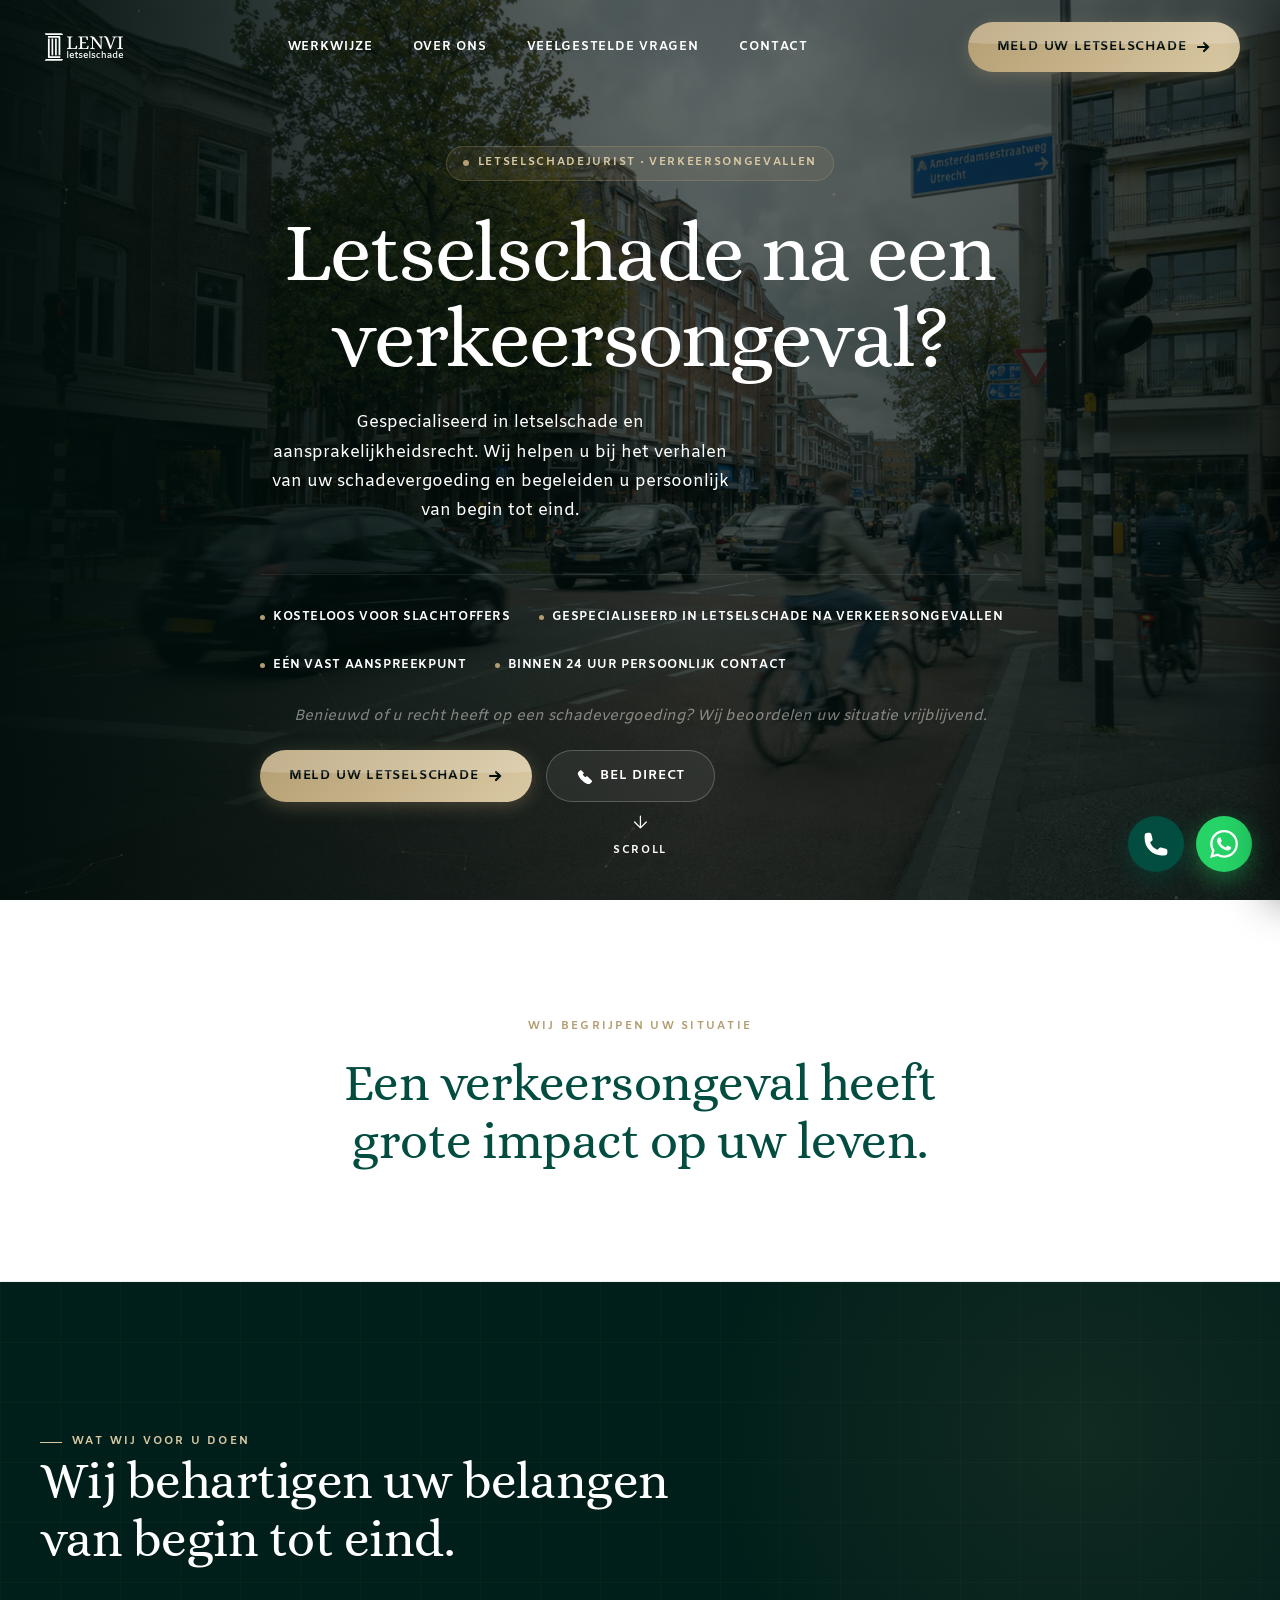
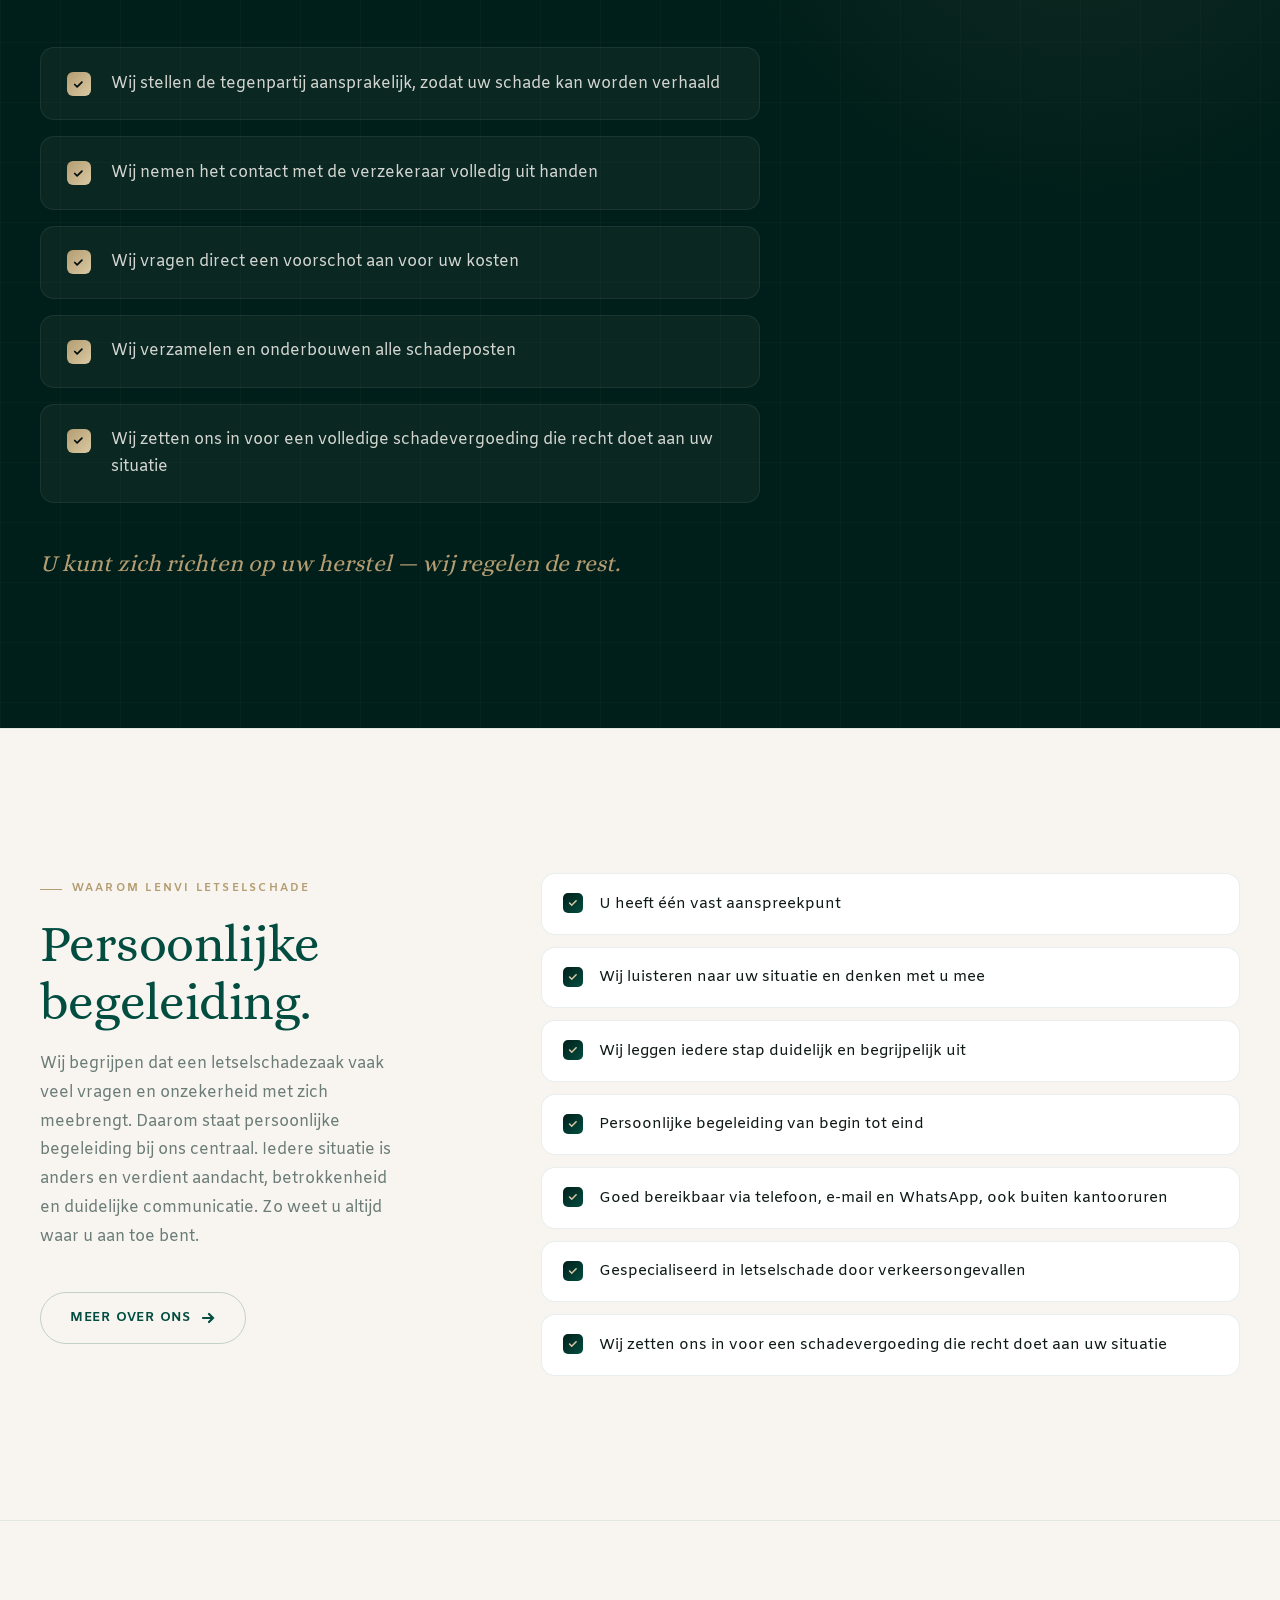
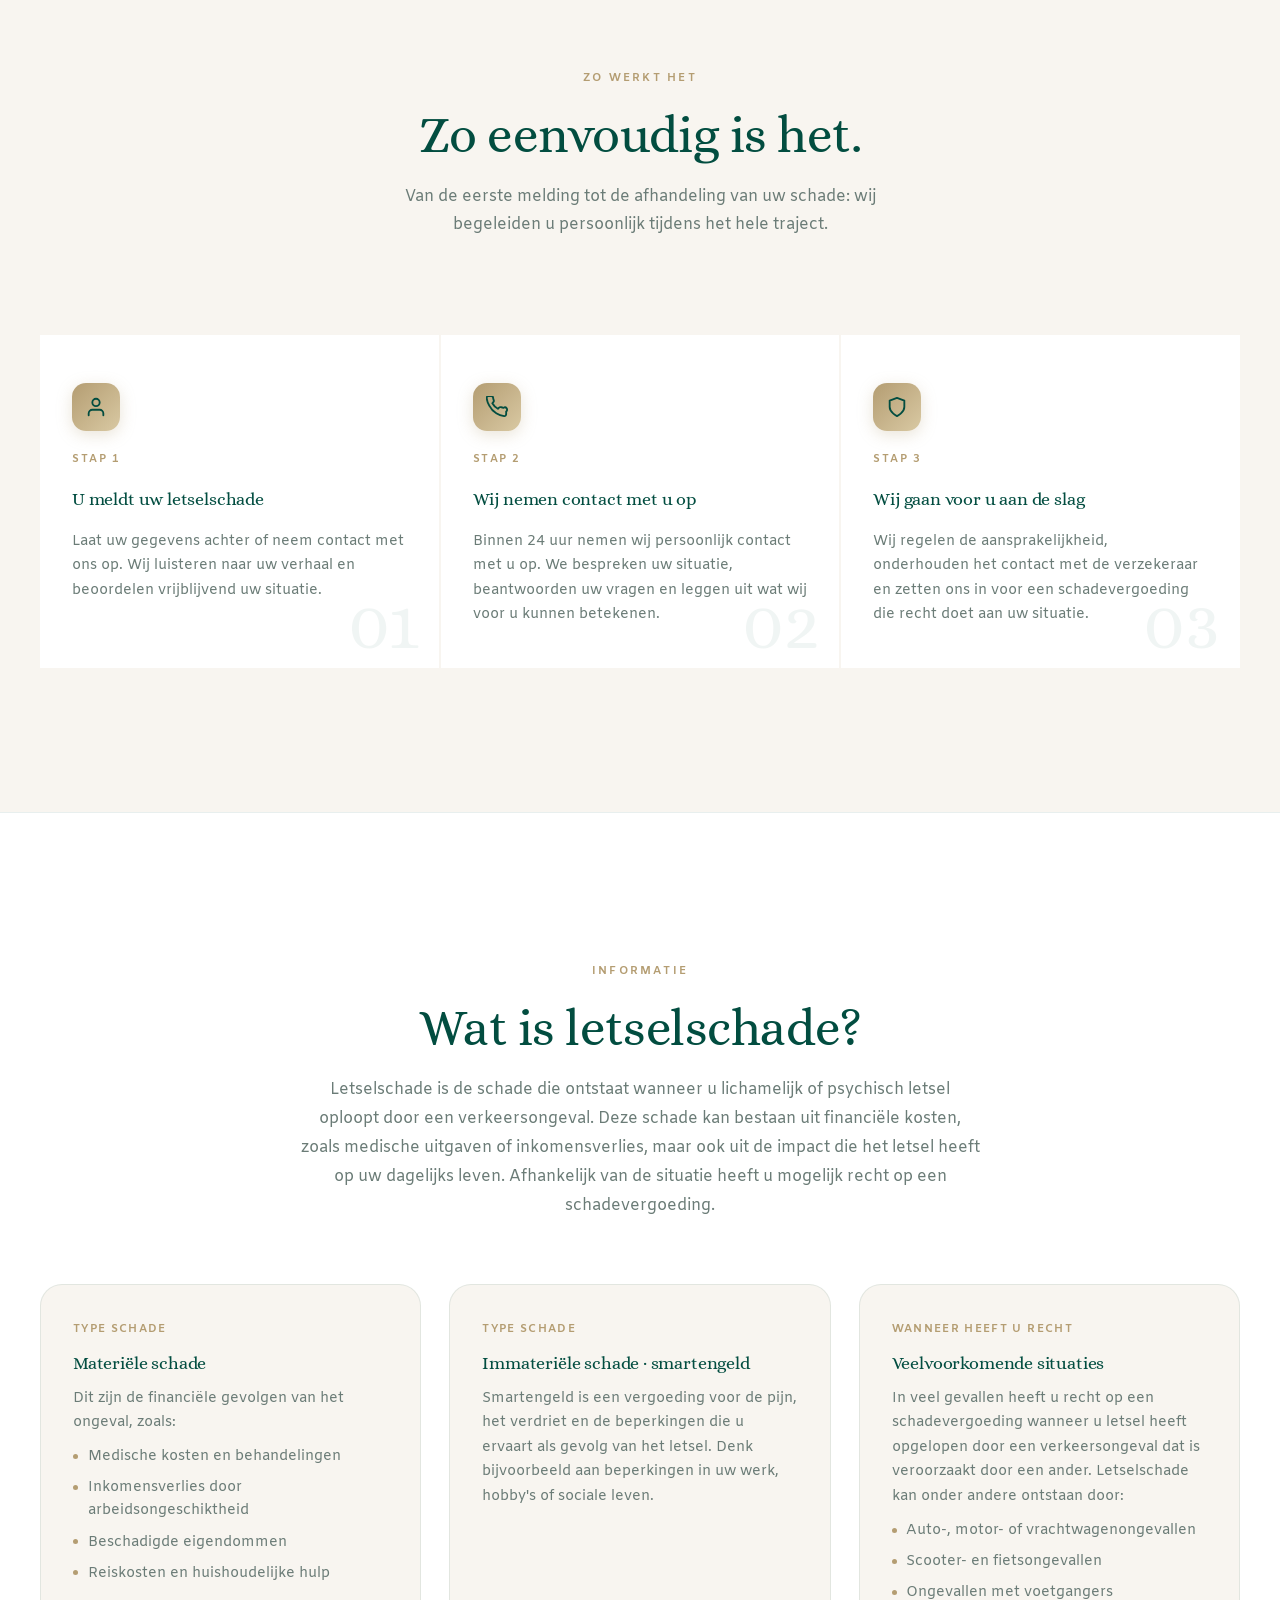
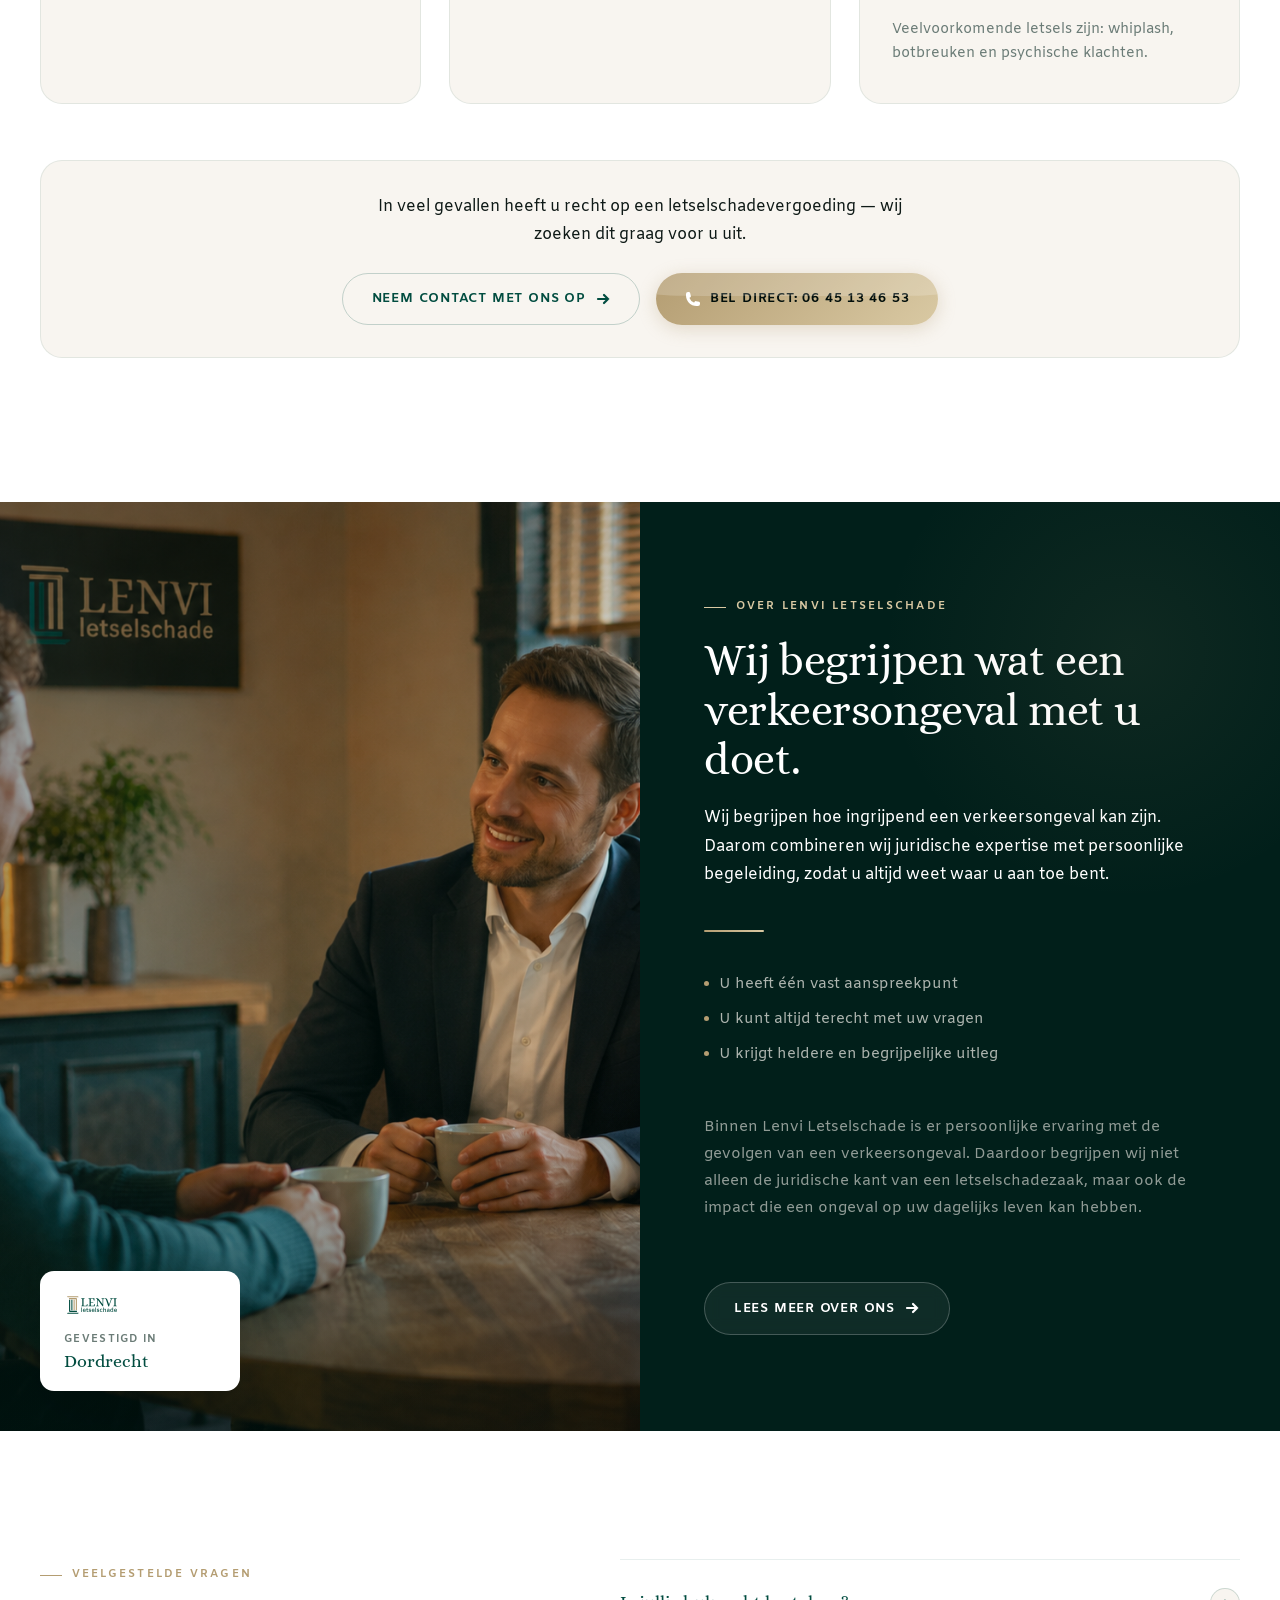
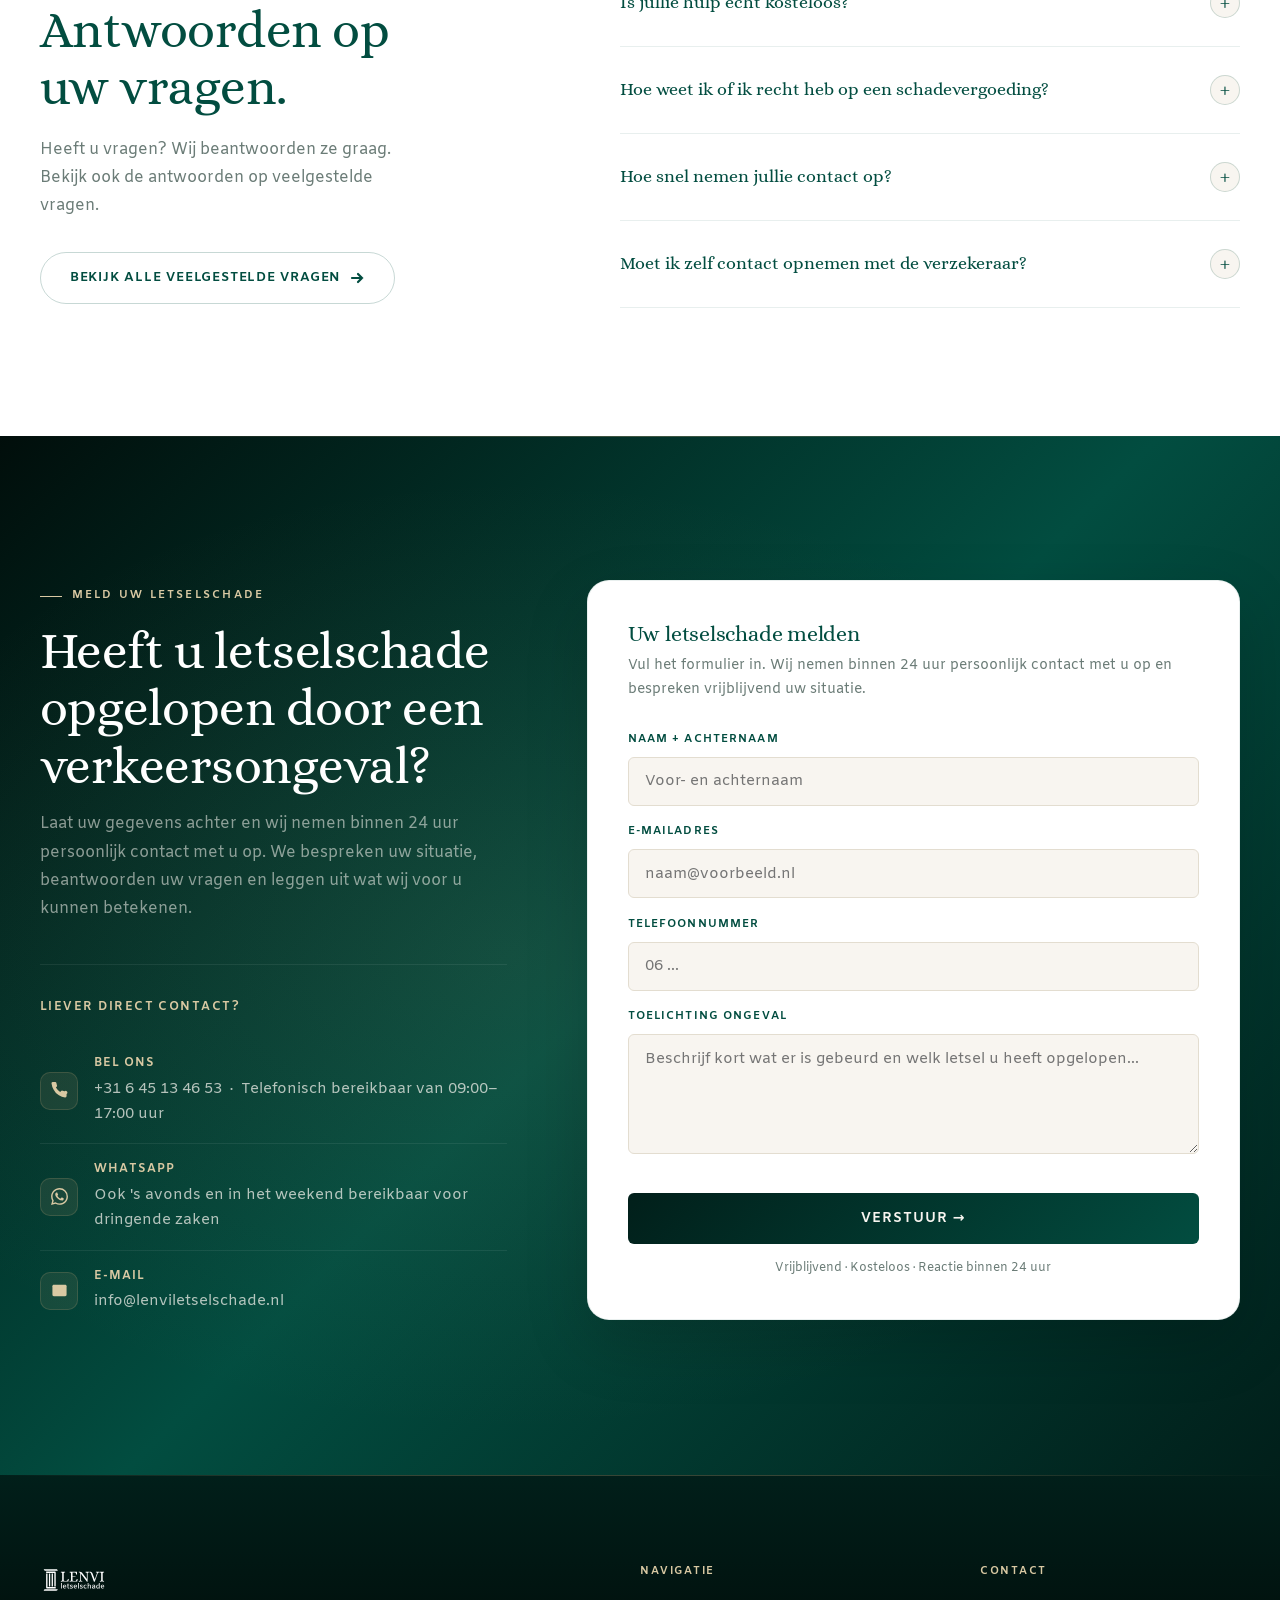
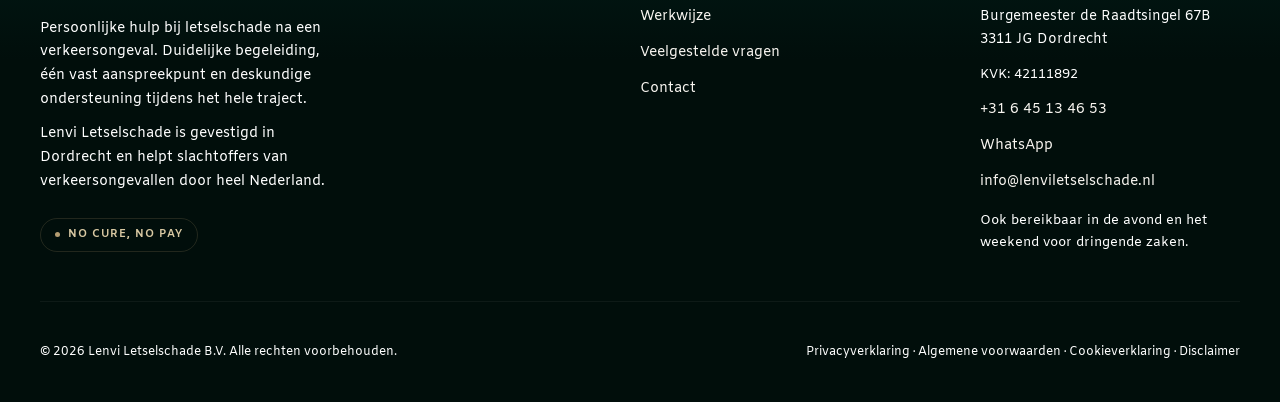
==== index.html @ 21c9c9cd "QA fixes: verwijder Juridisch label, hero card, KvK placeholder + FAQ H1 - index.html: Verwijder 'Uw" ====
<!DOCTYPE html>
<html lang="nl">
<head>
  <meta charset="UTF-8" />
  <meta name="viewport" content="width=device-width, initial-scale=1.0" />
  <title>Lenvi Letselschade — Persoonlijke hulp na een verkeersongeval</title>
  <meta name="description" content="Letselschade na een verkeersongeval? Lenvi Letselschade is gespecialiseerd in letselschade en aansprakelijkheidsrecht. Persoonlijke begeleiding, één vast aanspreekpunt, binnen 24 uur contact." />
  <meta name="theme-color" content="#024d40" />
  <link rel="icon" type="image/svg+xml" href="assets/icons/favicon.svg" />
  <link rel="stylesheet" href="css/variables.css?v=5" />
  <link rel="stylesheet" href="css/base.css?v=5" />
  <link rel="stylesheet" href="css/components.css?v=5" />
  <link rel="stylesheet" href="css/layout.css?v=5" />
  <style>
    .hp-diensten-item {
      display:flex; align-items:flex-start; gap:1.25rem;
      background:rgba(255,255,255,0.04);
      border:1px solid rgba(255,255,255,0.07);
      border-radius:var(--radius-lg); padding:1.4rem 1.6rem;
      transition:background 0.3s, border-color 0.3s;
    }
    .hp-diensten-item:hover { background:rgba(255,255,255,0.07); border-color:rgba(180,157,114,0.25); }
    .hp-check-gold {
      width:24px; height:24px; background:var(--grad-gold);
      border-radius:6px; display:flex; align-items:center;
      justify-content:center; flex-shrink:0; margin-top:0.1rem;
    }
    .hp-check-dark {
      width:20px; height:20px; background:var(--grad-dark);
      border-radius:5px; display:flex; align-items:center;
      justify-content:center; flex-shrink:0; margin-top:0.1rem;
    }
    .hp-usp-item {
      display:flex; align-items:flex-start; gap:1rem;
      padding:1.1rem 1.3rem; background:var(--white);
      border:1px solid var(--line); border-radius:var(--radius-lg);
      transition:box-shadow 0.25s, border-color 0.25s;
    }
    .hp-usp-item:hover { box-shadow:0 4px 16px rgba(1,14,11,0.08); border-color:rgba(180,157,114,0.30); }
    .waarom-grid {
      display:grid; grid-template-columns:1fr; gap:4rem; align-items:start;
    }
    @media (min-width:900px) { .waarom-grid { grid-template-columns:1fr 1.6fr; } }
    @media (min-width:640px) { .process-steps.three-col { grid-template-columns:repeat(3,1fr); } }
    .ls-card {
      background:var(--cream); border:1px solid var(--line);
      border-radius:var(--radius-xl); padding:2.25rem 2rem;
      position:relative; overflow:hidden;
    }
    .ls-card::before {
      content:''; position:absolute; top:0; left:0; right:0; height:2px;
      background:var(--grad-gold); transform:scaleX(0); transform-origin:left;
      transition:transform 0.4s var(--ease);
    }
    .ls-card:hover::before { transform:scaleX(1); }
    .ls-card-label { font-size:0.70rem; font-weight:700; letter-spacing:0.12em; text-transform:uppercase; color:var(--gold); margin-bottom:0.85rem; }
    .ls-card h3 { color:var(--green); font-size:1.1rem; margin-bottom:0.85rem; }
    .ls-card p { font-size:0.9rem; color:var(--muted); line-height:1.70; }
    .ls-card ul { list-style:none; display:flex; flex-direction:column; gap:0.5rem; margin-top:0.6rem; }
    .ls-card li { font-size:0.9rem; color:var(--muted); display:flex; align-items:flex-start; gap:0.6rem; line-height:1.60; }
    .ls-card li::before { content:''; width:5px; height:5px; background:var(--gold); border-radius:50%; flex-shrink:0; margin-top:0.55rem; }
    .ls-grid { display:grid; grid-template-columns:1fr; gap:1.75rem; margin-top:4rem; }
    @media (min-width:640px) { .ls-grid { grid-template-columns:repeat(2,1fr); } }
    @media (min-width:1024px) { .ls-grid { grid-template-columns:repeat(3,1fr); } }
    .hp-contact-section {
      background:linear-gradient(135deg,#010E0B 0%,#024d40 50%,#011F1A 100%);
      padding:9rem 0; position:relative; overflow:hidden;
    }
    @media (max-width: 767px) {
      .hp-contact-section { padding: 5.5rem 0; }
      .waarom-grid { gap: 2.5rem; }
      .ls-grid { margin-top: 2.5rem; gap: 1.25rem; }
    }
    .hp-contact-section::before {
      content:''; position:absolute; top:0; left:0; right:0; height:1px;
      background:linear-gradient(90deg,transparent 0%,rgba(180,157,114,0.35) 50%,transparent 100%);
    }
    .hp-contact-section::after {
      content:''; position:absolute; inset:0;
      background:radial-gradient(ellipse at 40% 50%,rgba(180,157,114,0.10) 0%,transparent 65%);
      pointer-events:none;
    }
    .hp-contact-grid { display:grid; grid-template-columns:1fr; gap:4rem; position:relative; z-index:1; }
    @media (min-width:900px) { .hp-contact-grid { grid-template-columns:5fr 7fr; gap:5rem; align-items:start; } }
    .hp-contact-method {
      display:flex; align-items:center; gap:1rem; color:rgba(248,245,240,0.72);
      font-size:0.95rem; text-decoration:none;
      padding:1rem 0; border-bottom:1px solid rgba(255,255,255,0.07);
      transition:color 0.2s;
    }
    .hp-contact-method:last-child { border-bottom:none; }
    .hp-contact-method:hover { color:var(--gold-light); }
    .hp-contact-method-icon {
      width:38px; height:38px; background:rgba(180,157,114,0.12);
      border:1px solid rgba(180,157,114,0.22); border-radius:10px;
      display:flex; align-items:center; justify-content:center; flex-shrink:0;
    }
    .hp-contact-method-icon svg { width:17px; height:17px; fill:var(--gold-light); }
  </style>
</head>
<body>

<div id="scrollBar"></div>

<div class="mobile-nav-backdrop" id="navBackdrop"></div>
<nav class="mobile-nav" id="mobileNav" aria-hidden="true">
  <div class="mobile-nav-header">
    <a href="index.html"><img src="assets/icons/logo-wit.svg" alt="Lenvi" class="mobile-nav-logo" /></a>
    <button class="mobile-nav-close" id="navClose" aria-label="Sluiten">
      <svg viewBox="0 0 24 24" fill="none" stroke="currentColor" stroke-width="2" stroke-linecap="round"><path d="M18 6L6 18M6 6l12 12"/></svg>
    </button>
  </div>
  <div class="mobile-nav-links">
    <a href="werkwijze.html">Werkwijze</a>
    <a href="over.html">Over ons</a>
    <a href="faq.html">FAQ</a>
    <a href="contact.html">Contact</a>
  </div>
  <div class="mobile-nav-footer">
    <a href="contact.html" class="btn btn-gold mobile-nav-cta">
      Meld uw letselschade
      <svg viewBox="0 0 16 16" fill="none" stroke="currentColor" stroke-width="2" stroke-linecap="round"><path d="M3 8h10M9 4l4 4-4 4"/></svg>
    </a>
    <a href="tel:0645134653" class="mobile-nav-tel">
      <svg viewBox="0 0 16 16" fill="currentColor"><path d="M13.6 10.5l-2-2a1 1 0 00-1.4 0l-.8.8a8.3 8.3 0 01-2.7-2.7l.8-.8a1 1 0 000-1.4l-2-2a1 1 0 00-1.4 0L2.6 3.8C1.9 4.5 1.7 5.5 2 6.5c1.1 3.6 6 8.5 9.6 9.6 1 .3 2 .1 2.7-.6l1.4-1.5a1 1 0 000-1.5z"/></svg>
      06 45 13 46 53
    </a>
  </div>
</nav>

<header class="site-header" id="siteHeader">
  <div class="container">
    <div class="nav-inner">
      <a href="index.html" class="nav-logo">
        <img src="assets/icons/logo-wit.svg" alt="Lenvi Letselschade" />
      </a>
      <nav class="nav-links">
        <a href="werkwijze.html">Werkwijze</a>
        <a href="over.html">Over ons</a>
        <a href="faq.html">Veelgestelde vragen</a>
        <a href="contact.html">Contact</a>
      </nav>
      <a href="contact.html" class="btn btn-gold nav-cta">
        Meld uw letselschade
        <svg viewBox="0 0 16 16" fill="none" stroke="currentColor" stroke-width="2.2" stroke-linecap="round"><path d="M3 8h10M9 4l4 4-4 4"/></svg>
      </a>
      <button class="hamburger" id="hamburger" aria-label="Menu" aria-expanded="false">
        <span></span><span></span><span></span>
      </button>
    </div>
  </div>
</header>


<!-- â•â•â•â•â•â•â•â•â•â•â•â•â•â•â•â•â•â•â•â•â•â•â•â•â•â•â•â•â•â•â•â•â•â•â•â•â•â•â•
     1. HERO
     â•â•â•â•â•â•â•â•â•â•â•â•â•â•â•â•â•â•â•â•â•â•â•â•â•â•â•â•â•â•â•â•â•â•â•â•â•â•â• -->
<section class="hero">
  <div class="hero-bg"></div>
  <div class="hero-overlay"></div>
  <canvas id="hero-canvas"></canvas>

  <div class="container">
    <div class="hero-content-wrap" style="grid-template-columns:1fr;">

      <div class="hero-left" style="max-width:760px; margin:0 auto; text-align:center;">
        <div class="hero-badge reveal">
          <span class="hero-badge-dot"></span>
          LETSELSCHADEJURIST · VERKEERSONGEVALLEN
        </div>

        <h1 class="reveal d1">Letselschade na een<br>verkeersongeval?</h1>

        <p class="hero-sub reveal d2">
          Gespecialiseerd in letselschade en aansprakelijkheidsrecht. Wij helpen u bij het verhalen van uw schadevergoeding en begeleiden u persoonlijk van begin tot eind.
        </p>

        <div class="hero-trust reveal d3">
          <div class="hero-trust-item">Kosteloos voor slachtoffers</div>
          <div class="hero-trust-item">Gespecialiseerd in letselschade na verkeersongevallen</div>
          <div class="hero-trust-item">Eén vast aanspreekpunt</div>
          <div class="hero-trust-item">Binnen 24 uur persoonlijk contact</div>
        </div>

        <p class="reveal d3" style="font-size:0.93rem; color:rgba(248,245,240,0.48); margin:1.75rem 0 1.25rem; font-style:italic;">
          Benieuwd of u recht heeft op een schadevergoeding? Wij beoordelen uw situatie vrijblijvend.
        </p>

        <div class="hero-actions reveal d3">
          <a href="contact.html" class="btn btn-gold">
            Meld uw letselschade
            <svg viewBox="0 0 16 16" fill="none" stroke="currentColor" stroke-width="2.2" stroke-linecap="round"><path d="M3 8h10M9 4l4 4-4 4"/></svg>
          </a>
          <a href="tel:0645134653" class="btn btn-outline-white">
            <svg viewBox="0 0 16 16" fill="currentColor"><path d="M13.6 10.5l-2-2a1 1 0 00-1.4 0l-.8.8a8.3 8.3 0 01-2.7-2.7l.8-.8a1 1 0 000-1.4l-2-2a1 1 0 00-1.4 0L2.6 3.8C1.9 4.5 1.7 5.5 2 6.5c1.1 3.6 6 8.5 9.6 9.6 1 .3 2 .1 2.7-.6l1.4-1.5a1 1 0 000-1.5z"/></svg>
            Bel direct
          </a>
        </div>
      </div>

    </div>
  </div>

  <div class="hero-scroll" aria-hidden="true">
    <svg viewBox="0 0 24 24" stroke-linecap="round" stroke-linejoin="round"><path d="M12 5v14M5 12l7 7 7-7"/></svg>
    Scroll
  </div>
</section>


<!-- â•â•â•â•â•â•â•â•â•â•â•â•â•â•â•â•â•â•â•â•â•â•â•â•â•â•â•â•â•â•â•â•â•â•â•â•â•â•â•
     2. HERKENNING
     â•â•â•â•â•â•â•â•â•â•â•â•â•â•â•â•â•â•â•â•â•â•â•â•â•â•â•â•â•â•â•â•â•â•â•â•â•â•â• -->
<section style="background:var(--white); padding:7rem 0; border-bottom:1px solid var(--line);">
  <div class="container">
    <div class="reveal" style="max-width:760px; margin:0 auto; text-align:center;">
      <span class="label label-center">Wij begrijpen uw situatie</span>
      <h2 style="margin-top:1rem;">Een verkeersongeval heeft<br>grote impact op uw leven.</h2>
    </div>
  </div>
</section>


<!-- â•â•â•â•â•â•â•â•â•â•â•â•â•â•â•â•â•â•â•â•â•â•â•â•â•â•â•â•â•â•â•â•â•â•â•â•â•â•â•
     3. WAT WIJ VOOR U DOEN
     â•â•â•â•â•â•â•â•â•â•â•â•â•â•â•â•â•â•â•â•â•â•â•â•â•â•â•â•â•â•â•â•â•â•â•â•â•â•â• -->
<section class="why-section">
  <div class="container">
    <div class="why-header">
      <div>
        <span class="label reveal" style="color:var(--gold-light);">Wat wij voor u doen</span>
        <h2 class="reveal d1" style="color:var(--white);">Wij behartigen uw belangen<br>van begin tot eind.</h2>
      </div>
    </div>

    <div style="display:flex; flex-direction:column; gap:1rem; max-width:720px; position:relative; z-index:1;" class="reveal d1">
      <div class="hp-diensten-item">
        <span class="hp-check-gold">
          <svg viewBox="0 0 16 16" fill="none" stroke="#010E0B" stroke-width="2.5" stroke-linecap="round" stroke-linejoin="round" style="width:11px;height:11px;"><path d="M2.5 8l3.5 3.5 7-7"/></svg>
        </span>
        <span style="font-size:1rem; color:rgba(248,245,240,0.85); line-height:1.65;">Wij stellen de tegenpartij aansprakelijk, zodat uw schade kan worden verhaald</span>
      </div>
      <div class="hp-diensten-item">
        <span class="hp-check-gold">
          <svg viewBox="0 0 16 16" fill="none" stroke="#010E0B" stroke-width="2.5" stroke-linecap="round" stroke-linejoin="round" style="width:11px;height:11px;"><path d="M2.5 8l3.5 3.5 7-7"/></svg>
        </span>
        <span style="font-size:1rem; color:rgba(248,245,240,0.85); line-height:1.65;">Wij nemen het contact met de verzekeraar volledig uit handen</span>
      </div>
      <div class="hp-diensten-item">
        <span class="hp-check-gold">
          <svg viewBox="0 0 16 16" fill="none" stroke="#010E0B" stroke-width="2.5" stroke-linecap="round" stroke-linejoin="round" style="width:11px;height:11px;"><path d="M2.5 8l3.5 3.5 7-7"/></svg>
        </span>
        <span style="font-size:1rem; color:rgba(248,245,240,0.85); line-height:1.65;">Wij vragen direct een voorschot aan voor uw kosten</span>
      </div>
      <div class="hp-diensten-item">
        <span class="hp-check-gold">
          <svg viewBox="0 0 16 16" fill="none" stroke="#010E0B" stroke-width="2.5" stroke-linecap="round" stroke-linejoin="round" style="width:11px;height:11px;"><path d="M2.5 8l3.5 3.5 7-7"/></svg>
        </span>
        <span style="font-size:1rem; color:rgba(248,245,240,0.85); line-height:1.65;">Wij verzamelen en onderbouwen alle schadeposten</span>
      </div>
      <div class="hp-diensten-item">
        <span class="hp-check-gold">
          <svg viewBox="0 0 16 16" fill="none" stroke="#010E0B" stroke-width="2.5" stroke-linecap="round" stroke-linejoin="round" style="width:11px;height:11px;"><path d="M2.5 8l3.5 3.5 7-7"/></svg>
        </span>
        <span style="font-size:1rem; color:rgba(248,245,240,0.85); line-height:1.65;">Wij zetten ons in voor een volledige schadevergoeding die recht doet aan uw situatie</span>
      </div>
    </div>

    <p class="reveal d2" style="font-family:var(--serif); font-size:clamp(1.15rem,2vw,1.45rem); color:var(--gold); font-style:italic; margin-top:2.5rem; position:relative; z-index:1;">
      U kunt zich richten op uw herstel — wij regelen de rest.
    </p>
  </div>
</section>


<!-- â•â•â•â•â•â•â•â•â•â•â•â•â•â•â•â•â•â•â•â•â•â•â•â•â•â•â•â•â•â•â•â•â•â•â•â•â•â•â•
     4. WAAROM LENVI LETSELSCHADE
     â•â•â•â•â•â•â•â•â•â•â•â•â•â•â•â•â•â•â•â•â•â•â•â•â•â•â•â•â•â•â•â•â•â•â•â•â•â•â• -->
<section style="background:var(--cream); border-top:1px solid var(--line);">
  <div class="container">
    <div class="waarom-grid">
      <div class="reveal">
        <span class="label">Waarom Lenvi Letselschade</span>
        <h2 style="margin-top:1rem;">Persoonlijke<br>begeleiding.</h2>
        <p style="margin-top:1.25rem; font-size:1rem; line-height:1.80; max-width:360px;">
          Wij begrijpen dat een letselschadezaak vaak veel vragen en onzekerheid met zich meebrengt. Daarom staat persoonlijke begeleiding bij ons centraal. Iedere situatie is anders en verdient aandacht, betrokkenheid en duidelijke communicatie. Zo weet u altijd waar u aan toe bent.
        </p>
        <div style="margin-top:2.5rem;">
          <a href="over.html" class="btn btn-outline-green">
            Meer over ons
            <svg viewBox="0 0 16 16" fill="none" stroke="currentColor" stroke-width="2.2" stroke-linecap="round"><path d="M3 8h10M9 4l4 4-4 4"/></svg>
          </a>
        </div>
      </div>
      <div class="reveal d1" style="display:flex; flex-direction:column; gap:0.75rem;">
        <div class="hp-usp-item">
          <span class="hp-check-dark"><svg viewBox="0 0 16 16" fill="none" stroke="var(--gold-light)" stroke-width="2.5" stroke-linecap="round" style="width:10px;height:10px;"><path d="M2.5 8l3.5 3.5 7-7"/></svg></span>
          <span style="font-size:0.95rem; color:var(--ink); line-height:1.60;">U heeft één vast aanspreekpunt</span>
        </div>
        <div class="hp-usp-item">
          <span class="hp-check-dark"><svg viewBox="0 0 16 16" fill="none" stroke="var(--gold-light)" stroke-width="2.5" stroke-linecap="round" style="width:10px;height:10px;"><path d="M2.5 8l3.5 3.5 7-7"/></svg></span>
          <span style="font-size:0.95rem; color:var(--ink); line-height:1.60;">Wij luisteren naar uw situatie en denken met u mee</span>
        </div>
        <div class="hp-usp-item">
          <span class="hp-check-dark"><svg viewBox="0 0 16 16" fill="none" stroke="var(--gold-light)" stroke-width="2.5" stroke-linecap="round" style="width:10px;height:10px;"><path d="M2.5 8l3.5 3.5 7-7"/></svg></span>
          <span style="font-size:0.95rem; color:var(--ink); line-height:1.60;">Wij leggen iedere stap duidelijk en begrijpelijk uit</span>
        </div>
        <div class="hp-usp-item">
          <span class="hp-check-dark"><svg viewBox="0 0 16 16" fill="none" stroke="var(--gold-light)" stroke-width="2.5" stroke-linecap="round" style="width:10px;height:10px;"><path d="M2.5 8l3.5 3.5 7-7"/></svg></span>
          <span style="font-size:0.95rem; color:var(--ink); line-height:1.60;">Persoonlijke begeleiding van begin tot eind</span>
        </div>
        <div class="hp-usp-item">
          <span class="hp-check-dark"><svg viewBox="0 0 16 16" fill="none" stroke="var(--gold-light)" stroke-width="2.5" stroke-linecap="round" style="width:10px;height:10px;"><path d="M2.5 8l3.5 3.5 7-7"/></svg></span>
          <span style="font-size:0.95rem; color:var(--ink); line-height:1.60;">Goed bereikbaar via telefoon, e-mail en WhatsApp, ook buiten kantooruren</span>
        </div>
        <div class="hp-usp-item">
          <span class="hp-check-dark"><svg viewBox="0 0 16 16" fill="none" stroke="var(--gold-light)" stroke-width="2.5" stroke-linecap="round" style="width:10px;height:10px;"><path d="M2.5 8l3.5 3.5 7-7"/></svg></span>
          <span style="font-size:0.95rem; color:var(--ink); line-height:1.60;">Gespecialiseerd in letselschade door verkeersongevallen</span>
        </div>
        <div class="hp-usp-item">
          <span class="hp-check-dark"><svg viewBox="0 0 16 16" fill="none" stroke="var(--gold-light)" stroke-width="2.5" stroke-linecap="round" style="width:10px;height:10px;"><path d="M2.5 8l3.5 3.5 7-7"/></svg></span>
          <span style="font-size:0.95rem; color:var(--ink); line-height:1.60;">Wij zetten ons in voor een schadevergoeding die recht doet aan uw situatie</span>
        </div>
      </div>
    </div>
  </div>
</section>


<!-- â•â•â•â•â•â•â•â•â•â•â•â•â•â•â•â•â•â•â•â•â•â•â•â•â•â•â•â•â•â•â•â•â•â•â•â•â•â•â•
     5. HOE HET WERKT
     â•â•â•â•â•â•â•â•â•â•â•â•â•â•â•â•â•â•â•â•â•â•â•â•â•â•â•â•â•â•â•â•â•â•â•â•â•â•â• -->
<section class="process-section">
  <div class="container">
    <div class="process-header reveal">
      <span class="label label-center">Zo werkt het</span>
      <h2 style="margin-top:1rem;">Zo eenvoudig is het.</h2>
      <p>Van de eerste melding tot de afhandeling van uw schade: wij begeleiden u persoonlijk tijdens het hele traject.</p>
    </div>

    <div class="process-steps three-col">
      <div class="process-step reveal">
        <div class="process-step-num">01</div>
        <div class="process-step-icon">
          <svg viewBox="0 0 24 24" fill="none" stroke="#024d40" stroke-width="2" stroke-linecap="round" stroke-linejoin="round">
            <path d="M20 21v-2a4 4 0 00-4-4H8a4 4 0 00-4 4v2"/><circle cx="12" cy="7" r="4"/>
          </svg>
        </div>
        <div class="process-step-tag">Stap 1</div>
        <h3>U meldt uw letselschade</h3>
        <p>Laat uw gegevens achter of neem contact met ons op. Wij luisteren naar uw verhaal en beoordelen vrijblijvend uw situatie.</p>
      </div>

      <div class="process-step reveal d1">
        <div class="process-step-num">02</div>
        <div class="process-step-icon">
          <svg viewBox="0 0 24 24" fill="none" stroke="#024d40" stroke-width="2" stroke-linecap="round" stroke-linejoin="round">
            <path d="M22 16.92v3a2 2 0 01-2.18 2 19.79 19.79 0 01-8.63-3.07A19.5 19.5 0 013.8 10.8 19.79 19.79 0 01.73 2.2 2 2 0 012.72 0h3a2 2 0 012 1.72c.127.96.361 1.903.7 2.81a2 2 0 01-.45 2.11L6.91 7.91a16 16 0 006.06 6.06l1.27-1.27a2 2 0 012.11-.45c.907.339 1.85.573 2.81.7A2 2 0 0122 16.92z"/>
          </svg>
        </div>
        <div class="process-step-tag">Stap 2</div>
        <h3>Wij nemen contact met u op</h3>
        <p>Binnen 24 uur nemen wij persoonlijk contact met u op. We bespreken uw situatie, beantwoorden uw vragen en leggen uit wat wij voor u kunnen betekenen.</p>
      </div>

      <div class="process-step reveal d2">
        <div class="process-step-num">03</div>
        <div class="process-step-icon">
          <svg viewBox="0 0 24 24" fill="none" stroke="#024d40" stroke-width="2" stroke-linecap="round" stroke-linejoin="round">
            <path d="M12 22s8-4 8-10V5l-8-3-8 3v7c0 6 8 10 8 10z"/>
          </svg>
        </div>
        <div class="process-step-tag">Stap 3</div>
        <h3>Wij gaan voor u aan de slag</h3>
        <p>Wij regelen de aansprakelijkheid, onderhouden het contact met de verzekeraar en zetten ons in voor een schadevergoeding die recht doet aan uw situatie.</p>
      </div>
    </div>
  </div>
</section>


<!-- â•â•â•â•â•â•â•â•â•â•â•â•â•â•â•â•â•â•â•â•â•â•â•â•â•â•â•â•â•â•â•â•â•â•â•â•â•â•â•
     6. WAT IS LETSELSCHADE
     â•â•â•â•â•â•â•â•â•â•â•â•â•â•â•â•â•â•â•â•â•â•â•â•â•â•â•â•â•â•â•â•â•â•â•â•â•â•â• -->
<section style="background:var(--white); border-top:1px solid var(--line);">
  <div class="container">
    <div class="reveal" style="text-align:center; max-width:680px; margin:0 auto;">
      <span class="label label-center">Informatie</span>
      <h2 style="margin-top:1rem;">Wat is letselschade?</h2>
      <p style="margin-top:1.25rem; font-size:1rem; line-height:1.80;">
        Letselschade is de schade die ontstaat wanneer u lichamelijk of psychisch letsel oploopt door een verkeersongeval. Deze schade kan bestaan uit financiële kosten, zoals medische uitgaven of inkomensverlies, maar ook uit de impact die het letsel heeft op uw dagelijks leven. Afhankelijk van de situatie heeft u mogelijk recht op een schadevergoeding.
      </p>
    </div>

    <div class="ls-grid">

      <div class="ls-card reveal">
        <div class="ls-card-label">Type schade</div>
        <h3>Materiële schade</h3>
        <p>Dit zijn de financiële gevolgen van het ongeval, zoals:</p>
        <ul>
          <li>Medische kosten en behandelingen</li>
          <li>Inkomensverlies door arbeidsongeschiktheid</li>
          <li>Beschadigde eigendommen</li>
          <li>Reiskosten en huishoudelijke hulp</li>
        </ul>
      </div>

      <div class="ls-card reveal d1">
        <div class="ls-card-label">Type schade</div>
        <h3>Immateriële schade · smartengeld</h3>
        <p>Smartengeld is een vergoeding voor de pijn, het verdriet en de beperkingen die u ervaart als gevolg van het letsel. Denk bijvoorbeeld aan beperkingen in uw werk, hobby's of sociale leven.</p>
      </div>

      <div class="ls-card reveal d2">
        <div class="ls-card-label">Wanneer heeft u recht</div>
        <h3>Veelvoorkomende situaties</h3>
        <p>In veel gevallen heeft u recht op een schadevergoeding wanneer u letsel heeft opgelopen door een verkeersongeval dat is veroorzaakt door een ander. Letselschade kan onder andere ontstaan door:</p>
        <ul>
          <li>Auto-, motor- of vrachtwagenongevallen</li>
          <li>Scooter- en fietsongevallen</li>
          <li>Ongevallen met voetgangers</li>
        </ul>
        <p style="margin-top:0.85rem;">Veelvoorkomende letsels zijn: whiplash, botbreuken en psychische klachten.</p>
      </div>

    </div>

    <div class="reveal" style="text-align:center; margin-top:3.5rem; padding:2rem; background:var(--cream); border-radius:var(--radius-xl); border:1px solid var(--line);">
      <p style="font-size:1rem; color:var(--ink); line-height:1.75; max-width:580px; margin:0 auto;">
        In veel gevallen heeft u recht op een letselschadevergoeding — wij zoeken dit graag voor u uit.
      </p>
      <div style="display:flex; flex-wrap:wrap; justify-content:center; gap:1rem; margin-top:1.5rem;">
        <a href="contact.html" class="btn btn-outline-green">
          Neem contact met ons op
          <svg viewBox="0 0 16 16" fill="none" stroke="currentColor" stroke-width="2.2" stroke-linecap="round"><path d="M3 8h10M9 4l4 4-4 4"/></svg>
        </a>
        <a href="tel:0645134653" class="btn btn-gold">
          <svg viewBox="0 0 24 24" fill="white" style="width:16px;height:16px;flex-shrink:0;"><path fill-rule="evenodd" d="M1.5 4.5a3 3 0 013-3h1.372c.86 0 1.61.586 1.819 1.42l1.105 4.423a1.875 1.875 0 01-.694 1.955l-1.293.97c-.135.101-.164.249-.126.352a11.285 11.285 0 006.697 6.697c.103.038.25.009.352-.126l.97-1.293a1.875 1.875 0 011.955-.694l4.423 1.105c.834.209 1.42.959 1.42 1.82V19.5a3 3 0 01-3 3h-2.25C8.552 22.5 1.5 15.448 1.5 6.75V4.5z" clip-rule="evenodd"/></svg>
          Bel direct: 06 45 13 46 53
        </a>
      </div>
    </div>
  </div>
</section>


<!-- â•â•â•â•â•â•â•â•â•â•â•â•â•â•â•â•â•â•â•â•â•â•â•â•â•â•â•â•â•â•â•â•â•â•â•â•â•â•â•
     5. OVER ONS
     â•â•â•â•â•â•â•â•â•â•â•â•â•â•â•â•â•â•â•â•â•â•â•â•â•â•â•â•â•â•â•â•â•â•â•â•â•â•â• -->
<section class="about-section">
  <div class="about-photo reveal">
    <div class="about-photo-img"></div>
    <div class="about-photo-overlay"></div>
    <div class="about-photo-badge">
      <img src="assets/icons/logo-main.svg" alt="Lenvi" style="height:28px; width:auto; display:block; margin-bottom:0.75rem;" />
      <div class="about-photo-badge-label">Gevestigd in</div>
      <div class="about-photo-badge-val" style="font-size:1.1rem;">Dordrecht</div>
    </div>
  </div>

  <div class="about-content reveal d1">
    <span class="label" style="color:var(--gold-light);">Over Lenvi Letselschade</span>
    <h2>Wij begrijpen wat een<br>verkeersongeval met u doet.</h2>
    <p>Wij begrijpen hoe ingrijpend een verkeersongeval kan zijn. Daarom combineren wij juridische expertise met persoonlijke begeleiding, zodat u altijd weet waar u aan toe bent.</p>

    <div class="about-divider"></div>

    <div style="display:flex; flex-direction:column; gap:0.65rem; margin-bottom:1.75rem;">
      <div style="display:flex; align-items:center; gap:0.6rem; color:rgba(248,245,240,0.70); font-size:0.93rem;">
        <span style="width:5px;height:5px;background:var(--gold);border-radius:50%;flex-shrink:0;"></span>
        U heeft één vast aanspreekpunt
      </div>
      <div style="display:flex; align-items:center; gap:0.6rem; color:rgba(248,245,240,0.70); font-size:0.93rem;">
        <span style="width:5px;height:5px;background:var(--gold);border-radius:50%;flex-shrink:0;"></span>
        U kunt altijd terecht met uw vragen
      </div>
      <div style="display:flex; align-items:center; gap:0.6rem; color:rgba(248,245,240,0.70); font-size:0.93rem;">
        <span style="width:5px;height:5px;background:var(--gold);border-radius:50%;flex-shrink:0;"></span>
        U krijgt heldere en begrijpelijke uitleg
      </div>
    </div>

    <p style="color:rgba(248,245,240,0.58); font-size:0.95rem; line-height:1.78; margin-bottom:1.25rem;">
      Binnen Lenvi Letselschade is er persoonlijke ervaring met de gevolgen van een verkeersongeval. Daardoor begrijpen wij niet alleen de juridische kant van een letselschadezaak, maar ook de impact die een ongeval op uw dagelijks leven kan hebben.
    </p>

    <div style="margin-top:2.5rem;">
      <a href="over.html" class="btn btn-outline-white">
        Lees meer over ons
        <svg viewBox="0 0 16 16" fill="none" stroke="currentColor" stroke-width="2.2" stroke-linecap="round"><path d="M3 8h10M9 4l4 4-4 4"/></svg>
      </a>
    </div>
  </div>
</section>


<!-- â•â•â•â•â•â•â•â•â•â•â•â•â•â•â•â•â•â•â•â•â•â•â•â•â•â•â•â•â•â•â•â•â•â•â•â•â•â•â•
     6. FAQ PREVIEW (rode vragen)
     â•â•â•â•â•â•â•â•â•â•â•â•â•â•â•â•â•â•â•â•â•â•â•â•â•â•â•â•â•â•â•â•â•â•â•â•â•â•â• -->
<section class="faq-home-section">
  <div class="container">
    <div class="faq-home-grid">
      <div class="reveal">
        <span class="label">Veelgestelde vragen</span>
        <h2 style="margin-top:1rem;">Antwoorden op<br>uw vragen.</h2>
        <p style="margin-top:1.25rem; max-width:360px;">Heeft u vragen? Wij beantwoorden ze graag. Bekijk ook de antwoorden op veelgestelde vragen.</p>
        <a href="faq.html" class="btn btn-outline-green" style="margin-top:2rem;">
          Bekijk alle veelgestelde vragen
          <svg viewBox="0 0 16 16" fill="none" stroke="currentColor" stroke-width="2.2" stroke-linecap="round"><path d="M3 8h10M9 4l4 4-4 4"/></svg>
        </a>
      </div>
      <div class="reveal d1">
        <details class="faq-item">
          <summary>Is jullie hulp echt kosteloos? <span class="faq-icon">+</span></summary>
          <p>Ja. Onze werkzaamheden worden vergoed door de aansprakelijke tegenpartij. Voor u zijn er geen kosten.</p>
        </details>
        <details class="faq-item">
          <summary>Hoe weet ik of ik recht heb op een schadevergoeding? <span class="faq-icon">+</span></summary>
          <p>Dat zoeken wij graag voor u uit. Neem contact met ons op en wij beoordelen vrijblijvend uw situatie.</p>
        </details>
        <details class="faq-item">
          <summary>Hoe snel nemen jullie contact op? <span class="faq-icon">+</span></summary>
          <p>Wij nemen binnen 24 uur contact met u op om uw situatie te bespreken — vaak al sneller.</p>
        </details>
        <details class="faq-item">
          <summary>Moet ik zelf contact opnemen met de verzekeraar? <span class="faq-icon">+</span></summary>
          <p>Nee, dat hoeft niet. Wij nemen het contact met de verzekeraar volledig van u over.</p>
        </details>
      </div>
    </div>
  </div>
</section>


<!-- â•â•â•â•â•â•â•â•â•â•â•â•â•â•â•â•â•â•â•â•â•â•â•â•â•â•â•â•â•â•â•â•â•â•â•â•â•â•â•
     7. CONTACT MET FORMULIER
     â•â•â•â•â•â•â•â•â•â•â•â•â•â•â•â•â•â•â•â•â•â•â•â•â•â•â•â•â•â•â•â•â•â•â•â•â•â•â• -->
<section class="hp-contact-section">
  <div class="container">
    <div class="hp-contact-grid">

      <div class="reveal">
        <span class="label" style="color:var(--gold-light);">Meld uw letselschade</span>
        <h2 style="color:var(--white); margin-top:1rem;">Heeft u letselschade opgelopen door een verkeersongeval?</h2>
        <p style="color:rgba(248,245,240,0.55); margin-top:1rem; line-height:1.78; font-size:1rem;">
          Laat uw gegevens achter en wij nemen binnen 24 uur persoonlijk contact met u op. We bespreken uw situatie, beantwoorden uw vragen en leggen uit wat wij voor u kunnen betekenen.
        </p>

        <div style="margin-top:2.5rem; border-top:1px solid rgba(255,255,255,0.07); padding-top:2rem;">
          <p style="font-size:0.76rem; font-weight:700; letter-spacing:0.12em; text-transform:uppercase; color:var(--gold-light); margin-bottom:1.25rem;">Liever direct contact?</p>
          <a href="tel:0645134653" class="hp-contact-method">
            <span class="hp-contact-method-icon">
              <svg viewBox="0 0 24 24"><path d="M22 16.92v3a2 2 0 01-2.18 2 19.79 19.79 0 01-8.63-3.07A19.5 19.5 0 013.8 10.8 19.79 19.79 0 01.73 2.2 2 2 0 012.72 0h3a2 2 0 012 1.72c.127.96.361 1.903.7 2.81a2 2 0 01-.45 2.11L6.91 7.91a16 16 0 006.06 6.06l1.27-1.27a2 2 0 012.11-.45c.907.339 1.85.573 2.81.7A2 2 0 0122 16.92z"/></svg>
            </span>
            <div>
              <strong style="display:block; font-size:0.75rem; font-weight:700; letter-spacing:0.08em; text-transform:uppercase; color:var(--gold-light); margin-bottom:0.2rem;">Bel ons</strong>
              +31 6 45 13 46 53 &nbsp;·&nbsp; Telefonisch bereikbaar van 09:00–17:00 uur
            </div>
          </a>
          <a href="https://wa.me/31645134653" class="hp-contact-method">
            <span class="hp-contact-method-icon">
              <svg viewBox="0 0 24 24"><path d="M17.472 14.382c-.297-.149-1.758-.867-2.03-.967-.273-.099-.471-.148-.67.15-.197.297-.767.966-.94 1.164-.173.199-.347.223-.644.075-.297-.15-1.255-.463-2.39-1.475-.883-.788-1.48-1.761-1.653-2.059-.173-.297-.018-.458.13-.606.134-.133.298-.347.446-.52.149-.174.198-.298.298-.497.099-.198.05-.371-.025-.52-.075-.149-.669-1.612-.916-2.207-.242-.579-.487-.5-.669-.51-.173-.008-.371-.01-.57-.01-.198 0-.52.074-.792.372-.272.297-1.04 1.016-1.04 2.479 0 1.462 1.065 2.875 1.213 3.074.149.198 2.096 3.2 5.077 4.487.709.306 1.262.489 1.694.625.712.227 1.36.195 1.871.118.571-.085 1.758-.719 2.006-1.413.248-.694.248-1.289.173-1.413-.074-.124-.272-.198-.57-.347m-5.421 7.403h-.004a9.87 9.87 0 01-5.031-1.378l-.361-.214-3.741.982.998-3.648-.235-.374a9.86 9.86 0 01-1.51-5.26c.001-5.45 4.436-9.884 9.888-9.884 2.64 0 5.122 1.03 6.988 2.898a9.825 9.825 0 012.893 6.994c-.003 5.45-4.437 9.884-9.885 9.884m8.413-18.297A11.815 11.815 0 0012.05 0C5.495 0 .16 5.335.157 11.892c0 2.096.547 4.142 1.588 5.945L.057 24l6.305-1.654a11.882 11.882 0 005.683 1.448h.005c6.554 0 11.89-5.335 11.893-11.893a11.821 11.821 0 00-3.48-8.413Z"/></svg>
            </span>
            <div>
              <strong style="display:block; font-size:0.75rem; font-weight:700; letter-spacing:0.08em; text-transform:uppercase; color:var(--gold-light); margin-bottom:0.2rem;">WhatsApp</strong>
              Ook 's avonds en in het weekend bereikbaar voor dringende zaken
            </div>
          </a>
          <a href="mailto:info@lenviletselschade.nl" class="hp-contact-method">
            <span class="hp-contact-method-icon">
              <svg viewBox="0 0 24 24"><path d="M4 4h16c1.1 0 2 .9 2 2v12c0 1.1-.9 2-2 2H4c-1.1 0-2-.9-2-2V6c0-1.1.9-2 2-2z"/><polyline points="22,6 12,13 2,6"/></svg>
            </span>
            <div>
              <strong style="display:block; font-size:0.75rem; font-weight:700; letter-spacing:0.08em; text-transform:uppercase; color:var(--gold-light); margin-bottom:0.2rem;">E-mail</strong>
              info@lenviletselschade.nl
            </div>
          </a>
        </div>
      </div>

      <div class="reveal d1">
        <form name="melding-homepage" method="POST" netlify data-netlify="true" netlify-honeypot="bot-field" action="/bedankt.html" class="form-wrap">
          <input type="hidden" name="bot-field" />
          <input type="hidden" name="form-name" value="melding-homepage" />
          <div style="margin-bottom:1.75rem;">
            <h3 style="color:var(--green);">Uw letselschade melden</h3>
            <p style="font-size:0.88rem; margin-top:0.5rem;">Vul het formulier in. Wij nemen binnen 24 uur persoonlijk contact met u op en bespreken vrijblijvend uw situatie.</p>
          </div>
          <div class="form-group">
            <label for="hp-name">Naam + achternaam</label>
            <input id="hp-name" name="name" type="text" placeholder="Voor- en achternaam" required />
          </div>
          <div class="form-group">
            <label for="hp-email">E-mailadres</label>
            <input id="hp-email" name="email" type="email" placeholder="naam@voorbeeld.nl" required />
          </div>
          <div class="form-group">
            <label for="hp-phone">Telefoonnummer</label>
            <input id="hp-phone" name="phone" type="tel" placeholder="06 ..." required />
          </div>
          <div class="form-group">
            <label for="hp-message">Toelichting ongeval</label>
            <textarea id="hp-message" name="message" placeholder="Beschrijf kort wat er is gebeurd en welk letsel u heeft opgelopen..." style="min-height:120px;"></textarea>
          </div>
          <button type="submit" class="form-submit">Verstuur →</button>
          <p class="form-note">Vrijblijvend · Kosteloos · Reactie binnen 24 uur</p>
        </form>
      </div>

    </div>
  </div>
</section>


<!-- â•â•â•â•â•â•â•â•â•â•â•â•â•â•â•â•â•â•â•â•â•â•â•â•â•â•â•â•â•â•â•â•â•â•â•â•â•â•â•
     FOOTER
     â•â•â•â•â•â•â•â•â•â•â•â•â•â•â•â•â•â•â•â•â•â•â•â•â•â•â•â•â•â•â•â•â•â•â•â•â•â•â• -->
<footer>
  <div class="container">
    <div class="footer-grid">
      <div>
        <a href="index.html"><img src="assets/icons/logo-wit.svg" alt="Lenvi" class="footer-logo" /></a>
        <p class="footer-tagline">Persoonlijke hulp bij letselschade na een verkeersongeval. Duidelijke begeleiding, één vast aanspreekpunt en deskundige ondersteuning tijdens het hele traject.</p>
        <p class="footer-tagline" style="margin-top:0.6rem; color:rgba(248,245,240,0.38);">Lenvi Letselschade is gevestigd in Dordrecht en helpt slachtoffers van verkeersongevallen door heel Nederland.</p>
        <div class="footer-badge">No Cure, No Pay</div>
      </div>
      <div class="footer-col">
        <h5>Navigatie</h5>
        <ul>
          <li><a href="werkwijze.html">Werkwijze</a></li>
          <li><a href="faq.html">Veelgestelde vragen</a></li>
          <li><a href="contact.html">Contact</a></li>
        </ul>
      </div>
      <div class="footer-col">
        <h5>Contact</h5>
        <ul>
          <li style="color:rgba(248,245,240,0.55); font-size:0.85rem; line-height:1.7;">Burgemeester de Raadtsingel 67B<br>3311 JG Dordrecht</li>
          <li style="color:rgba(248,245,240,0.38); font-size:0.82rem;">KVK: 42111892</li>
          <li><a href="tel:0645134653">+31 6 45 13 46 53</a></li>
          <li><a href="https://wa.me/31645134653">WhatsApp</a></li>
          <li><a href="mailto:info@lenviletselschade.nl">info@lenviletselschade.nl</a></li>
          <li style="color:rgba(248,245,240,0.38); font-size:0.82rem; margin-top:0.25rem;">Ook bereikbaar in de avond en het weekend voor dringende zaken.</li>
        </ul>
      </div>
    </div>
    <div class="footer-bottom">
      <span>© 2026 Lenvi Letselschade B.V. Alle rechten voorbehouden.</span>
      <span>
        <a href="privacy.html">Privacyverklaring</a> ·
        <a href="voorwaarden.html">Algemene voorwaarden</a> ·
        <a href="cookies.html">Cookieverklaring</a> ·
        <a href="disclaimer.html">Disclaimer</a>
      </span>
    </div>
  </div>
</footer>

<a href="tel:0645134653" class="tel-float" aria-label="Bel ons">
  <svg viewBox="0 0 24 24" fill="white"><path fill-rule="evenodd" d="M1.5 4.5a3 3 0 013-3h1.372c.86 0 1.61.586 1.819 1.42l1.105 4.423a1.875 1.875 0 01-.694 1.955l-1.293.97c-.135.101-.164.249-.126.352a11.285 11.285 0 006.697 6.697c.103.038.25.009.352-.126l.97-1.293a1.875 1.875 0 011.955-.694l4.423 1.105c.834.209 1.42.959 1.42 1.82V19.5a3 3 0 01-3 3h-2.25C8.552 22.5 1.5 15.448 1.5 6.75V4.5z" clip-rule="evenodd"/></svg>
</a>

<a href="https://wa.me/31645134653" class="wa-float" aria-label="WhatsApp">
  <svg viewBox="0 0 24 24"><path d="M17.472 14.382c-.297-.149-1.758-.867-2.03-.967-.273-.099-.471-.148-.67.15-.197.297-.767.966-.94 1.164-.173.199-.347.223-.644.075-.297-.15-1.255-.463-2.39-1.475-.883-.788-1.48-1.761-1.653-2.059-.173-.297-.018-.458.13-.606.134-.133.298-.347.446-.52.149-.174.198-.298.298-.497.099-.198.05-.371-.025-.52-.075-.149-.669-1.612-.916-2.207-.242-.579-.487-.5-.669-.51-.173-.008-.371-.01-.57-.01-.198 0-.52.074-.792.372-.272.297-1.04 1.016-1.04 2.479 0 1.462 1.065 2.875 1.213 3.074.149.198 2.096 3.2 5.077 4.487.709.306 1.262.489 1.694.625.712.227 1.36.195 1.871.118.571-.085 1.758-.719 2.006-1.413.248-.694.248-1.289.173-1.413-.074-.124-.272-.198-.57-.347m-5.421 7.403h-.004a9.87 9.87 0 01-5.031-1.378l-.361-.214-3.741.982.998-3.648-.235-.374a9.86 9.86 0 01-1.51-5.26c.001-5.45 4.436-9.884 9.888-9.884 2.64 0 5.122 1.03 6.988 2.898a9.825 9.825 0 012.893 6.994c-.003 5.45-4.437 9.884-9.885 9.884m8.413-18.297A11.815 11.815 0 0012.05 0C5.495 0 .16 5.335.157 11.892c0 2.096.547 4.142 1.588 5.945L.057 24l6.305-1.654a11.882 11.882 0 005.683 1.448h.005c6.554 0 11.89-5.335 11.893-11.893a11.821 11.821 0 00-3.48-8.413Z"/></svg>
</a>

<script src="js/main.js?v=5"></script>
</body>
</html>
---- css/variables.css ----
/* ============================================
   Design Tokens — Lenvi Letselschade
   Brand: Groen #024d40 · Goud #b49d72
   Fonts: Alice (serif) · Amiko (sans)
   ============================================ */

@import url('https://fonts.googleapis.com/css2?family=Alice&family=Amiko:wght@400;600;700&display=swap');

:root {
  /* ── Brand Colors ── */
  --green-deep:   #010E0B;
  --green-dark:   #011F1A;
  --green:        #024d40;
  --green-mid:    #035940;
  --green-light:  #047A58;
  --green-pale:   #E6F2EE;

  --gold:         #B49D72;
  --gold-bright:  #C9B48A;
  --gold-light:   #D9C9A3;
  --gold-pale:    #F0E8D6;

  --cream:        #F8F5F0;
  --cream-mid:    #EDE8DF;
  --cream-deep:   #E3DDD0;
  --white:        #FFFFFF;
  --ink:          #0F1A17;
  --muted:        #6B7C77;

  /* Lines */
  --line:       rgba(2,77,64,0.09);
  --line-light: rgba(255,255,255,0.10);
  --line-gold:  rgba(180,157,114,0.25);

  /* Typography */
  --serif: 'Alice', 'Times New Roman', serif;
  --sans:  'Amiko', system-ui, sans-serif;

  /* Shadows */
  --shadow-sm:   0 2px 12px rgba(0,0,0,0.06);
  --shadow-md:   0 8px 32px rgba(0,0,0,0.10);
  --shadow-lg:   0 24px 64px rgba(0,0,0,0.16);
  --shadow-xl:   0 40px 100px rgba(0,0,0,0.25);
  --shadow-gold: 0 6px 24px rgba(180,157,114,0.28);
  --shadow-card: 0 32px 80px -12px rgba(1,14,11,0.55);

  /* Gradients */
  --grad-hero:  linear-gradient(160deg, rgba(1,14,11,0.88) 0%, rgba(2,77,64,0.72) 100%);
  --grad-dark:  linear-gradient(135deg, #011F1A 0%, #024d40 100%);
  --grad-gold:  linear-gradient(135deg, #B49D72 0%, #D9C9A3 100%);
  --grad-cream: linear-gradient(180deg, #F8F5F0 0%, #EDE8DF 100%);

  /* Layout */
  --container: 1280px;
  --radius:    6px;
  --radius-lg: 14px;
  --radius-xl: 22px;

  /* Transitions */
  --ease:     cubic-bezier(0.4, 0, 0.2, 1);
  --ease-out: cubic-bezier(0.0, 0.0, 0.2, 1);
  --dur:      0.28s;
}
---- css/base.css ----
/* ============================================
   Base — Reset & Typography
   ============================================ */

*, *::before, *::after { box-sizing: border-box; margin: 0; padding: 0; }

html {
  scroll-behavior: smooth;
  -webkit-font-smoothing: antialiased;
  font-size: 16px;
  overflow-x: hidden;
}

::-webkit-scrollbar { width: 4px; }
::-webkit-scrollbar-track { background: var(--green-deep); }
::-webkit-scrollbar-thumb { background: var(--gold); border-radius: 2px; }
::selection { background: rgba(180,157,114,0.22); color: var(--green); }

body {
  font-family: var(--sans);
  color: var(--ink);
  background: var(--white);
  line-height: 1.65;
  overflow-x: hidden;
}

img { max-width: 100%; display: block; }
a { color: inherit; text-decoration: none; }
button { font-family: inherit; cursor: pointer; border: 0; background: none; }

/* Headings */
h1, h2, h3, h4 {
  font-family: var(--serif);
  font-weight: 400;
  letter-spacing: -0.01em;
  color: var(--green);
  line-height: 1.12;
}

h1 { font-size: clamp(2.8rem, 6vw, 5.5rem); line-height: 1.05; }
h2 { font-size: clamp(2rem, 4vw, 3.5rem); }
h3 { font-size: clamp(1.15rem, 2vw, 1.4rem); }

p { color: var(--muted); line-height: 1.75; }

.container {
  width: 100%;
  max-width: var(--container);
  margin: 0 auto;
  padding: 0 1.5rem;
}

@media (min-width: 768px) { .container { padding: 0 2.5rem; } }

section { padding: 7rem 0; }
@media (min-width: 768px) { section { padding: 9rem 0; } }

/* ── Label / Eyebrow ── */
.label {
  display: inline-flex;
  align-items: center;
  gap: 0.6rem;
  font-size: 0.70rem;
  font-weight: 700;
  letter-spacing: 0.20em;
  text-transform: uppercase;
  color: var(--gold);
}

.label::before {
  content: '';
  width: 22px; height: 1px;
  background: currentColor;
  flex-shrink: 0;
}

.label-center { justify-content: center; }
.label-center::before { display: none; }

/* ── Reveal ── */
.reveal {
  opacity: 0;
  transform: translateY(24px);
  transition: opacity 0.70s var(--ease), transform 0.70s var(--ease);
}
.reveal.visible { opacity: 1; transform: none; }
.d1 { transition-delay: 0.10s; }
.d2 { transition-delay: 0.20s; }
.d3 { transition-delay: 0.30s; }
.d4 { transition-delay: 0.40s; }

/* ── Scroll progress ── */
#scrollBar {
  position: fixed; top: 0; left: 0;
  height: 2px; width: 0%;
  background: var(--grad-gold);
  z-index: 9999;
  pointer-events: none;
}
---- css/components.css ----
/* ============================================
   Components
   ============================================ */

/* ── Buttons ── */
.btn {
  display: inline-flex;
  align-items: center;
  gap: 0.55rem;
  padding: 0.9rem 1.8rem;
  font-family: var(--sans);
  font-size: 0.82rem;
  font-weight: 700;
  letter-spacing: 0.06em;
  text-transform: uppercase;
  border-radius: 100px;
  cursor: pointer;
  transition: all var(--dur) var(--ease);
  white-space: nowrap;
  border: none;
}

.btn-gold {
  background: var(--grad-gold);
  color: var(--green-deep);
  box-shadow: 0 4px 18px rgba(180,157,114,0.32);
  position: relative; overflow: hidden;
}
.btn-gold::before {
  content: '';
  position: absolute; top: 0; left: 0; right: 0;
  height: 45%;
  background: rgba(255,255,255,0.18);
  border-radius: 100px 100px 80% 80% / 100px 100px 40% 40%;
  pointer-events: none;
}
.btn-gold:hover { transform: translateY(-2px); box-shadow: 0 10px 32px rgba(180,157,114,0.52); }

.btn-white {
  background: var(--white);
  color: var(--green);
}
.btn-white:hover { transform: translateY(-2px); box-shadow: 0 8px 24px rgba(0,0,0,0.12); }

.btn-outline-white {
  background: rgba(255,255,255,0.06);
  color: var(--white);
  border: 1.5px solid rgba(255,255,255,0.22);
  backdrop-filter: blur(8px);
  -webkit-backdrop-filter: blur(8px);
}
.btn-outline-white:hover { background: rgba(255,255,255,0.12); border-color: rgba(255,255,255,0.50); transform: translateY(-2px); }

.btn-outline-green {
  background: transparent;
  color: var(--green);
  border: 1.5px solid rgba(2,77,64,0.22);
}
.btn-outline-green:hover { border-color: var(--green); background: var(--green-pale); transform: translateY(-2px); }

.btn svg { width: 16px; height: 16px; flex-shrink: 0; transition: transform var(--dur) var(--ease); }
.btn:hover svg { transform: translateX(3px); }

/* ── Form ── */
.form-wrap {
  background: var(--white);
  border-radius: var(--radius-xl);
  padding: 2.5rem;
  box-shadow: var(--shadow-lg);
  border: 1px solid var(--line);
}

.form-row { display: grid; grid-template-columns: 1fr 1fr; gap: 1rem; }
@media (max-width: 580px) { .form-row { grid-template-columns: 1fr; } }

.form-group { margin-bottom: 1.1rem; }

label {
  display: block;
  font-size: 0.70rem;
  font-weight: 700;
  color: var(--green);
  letter-spacing: 0.10em;
  text-transform: uppercase;
  margin-bottom: 0.45rem;
}

input, textarea {
  width: 100%;
  padding: 0.85rem 1rem;
  border: 1.5px solid var(--cream-deep);
  border-radius: var(--radius);
  font-family: var(--sans);
  font-size: 0.95rem;
  color: var(--ink);
  background: var(--cream);
  transition: border-color var(--dur) var(--ease), background var(--dur) var(--ease);
  outline: none;
}

input:focus, textarea:focus {
  border-color: var(--gold);
  background: var(--white);
}

textarea { min-height: 120px; resize: vertical; }

.form-submit {
  width: 100%;
  margin-top: 0.75rem;
  padding: 1rem;
  border-radius: var(--radius);
  background: var(--grad-dark);
  color: var(--cream);
  font-size: 0.88rem;
  font-weight: 700;
  letter-spacing: 0.07em;
  text-transform: uppercase;
  cursor: pointer;
  border: none;
  font-family: var(--sans);
  transition: opacity var(--dur) var(--ease);
}
.form-submit:hover { opacity: 0.85; }

.form-note { font-size: 0.76rem; color: var(--muted); text-align: center; margin-top: 0.85rem; }

/* ── Mobile nav backdrop ── */
.mobile-nav-backdrop {
  position: fixed; inset: 0;
  background: rgba(0,0,0,0.60);
  z-index: 795;
  opacity: 0; pointer-events: none;
  transition: opacity 0.30s var(--ease);
}
.mobile-nav-backdrop.open { opacity: 1; pointer-events: all; }

/* ── Mobile nav panel ── */
.mobile-nav {
  position: fixed; top: 0; right: 0; bottom: 0;
  width: 82vw; max-width: 310px;
  background: #010e0b;
  border-left: 1px solid rgba(180,157,114,0.14);
  box-shadow: -12px 0 40px rgba(0,0,0,0.45);
  z-index: 800;
  display: flex; flex-direction: column;
  transform: translateX(100%);
  transition: transform 0.35s cubic-bezier(0.4,0,0.2,1);
  overflow-y: auto;
}
.mobile-nav.open { transform: translateX(0); }

.mobile-nav-header {
  display: flex; align-items: center;
  justify-content: space-between;
  padding: 1.2rem 1.25rem;
  border-bottom: 1px solid rgba(180,157,114,0.10);
  flex-shrink: 0;
}
.mobile-nav-logo { height: 26px; width: auto; }

.mobile-nav-close {
  width: 34px; height: 34px;
  display: flex; align-items: center; justify-content: center;
  color: var(--white);
  cursor: pointer; border-radius: 6px;
  transition: background 0.18s, color 0.18s;
  flex-shrink: 0;
}
.mobile-nav-close:hover { background: rgba(180,157,114,0.12); color: var(--white); }
.mobile-nav-close svg { width: 18px; height: 18px; }

.mobile-nav-links {
  flex: 1;
  display: flex; flex-direction: column;
  padding: 0.5rem 0;
}
.mobile-nav-links a {
  font-family: var(--sans);
  font-size: 0.97rem; font-weight: 500;
  color: var(--white);
  padding: 0.95rem 1.25rem;
  border-bottom: 1px solid rgba(248,245,240,0.05);
  transition: color 0.18s, background 0.18s, padding-left 0.18s;
  letter-spacing: 0.01em;
}
.mobile-nav-links a:last-child { border-bottom: none; }
.mobile-nav-links a:hover { color: var(--white); background: rgba(180,157,114,0.07); padding-left: 1.5rem; }
.mobile-nav-links a.active { color: var(--gold); border-left: 2px solid var(--gold); padding-left: calc(1.25rem - 2px); }

.mobile-nav-footer {
  padding: 1.25rem;
  border-top: 1px solid rgba(180,157,114,0.10);
  display: flex; flex-direction: column; gap: 0.75rem;
  flex-shrink: 0;
}
.mobile-nav-cta {
  display: flex !important;
  justify-content: center;
  width: 100%;
}
.mobile-nav-tel {
  display: flex; align-items: center; gap: 0.55rem;
  font-size: 0.85rem; color: var(--white);
  transition: color 0.18s;
}
.mobile-nav-tel:hover { color: rgba(180,157,114,0.85); }
.mobile-nav-tel svg { width: 14px; height: 14px; flex-shrink: 0; }

/* ── Hamburger ── */
.hamburger {
  display: flex; flex-direction: column;
  justify-content: center; align-items: center; gap: 5px;
  width: 40px; height: 40px;
  cursor: pointer; z-index: 900; position: relative;
  background: rgba(255,255,255,0.10);
  border: 1px solid rgba(255,255,255,0.14);
  border-radius: 8px;
  transition: background 0.2s, border-color 0.2s;
}
.hamburger:hover { background: rgba(255,255,255,0.16); }
.site-header.scrolled .hamburger { background: rgba(255,255,255,0.08); }
.hamburger span {
  height: 1.5px; width: 18px; background: var(--white);
  border-radius: 2px; display: block;
  transition: all 0.28s var(--ease); transform-origin: center;
}
.hamburger.open span:nth-child(1) { transform: translateY(6.5px) rotate(45deg); }
.hamburger.open span:nth-child(2) { opacity: 0; transform: scaleX(0); }
.hamburger.open span:nth-child(3) { transform: translateY(-6.5px) rotate(-45deg); }

@media (min-width: 960px) { .hamburger { display: none; } }

/* ── WA Float ── */
.wa-float {
  position: fixed; bottom: 1.75rem; right: 1.75rem;
  width: 56px; height: 56px;
  background: #25D366; border-radius: 50%;
  display: flex; align-items: center; justify-content: center;
  box-shadow: 0 8px 24px rgba(37,211,102,0.4);
  z-index: 700;
  transition: transform var(--dur) var(--ease);
}
.wa-float:hover { transform: scale(1.1); }
.wa-float svg { width: 28px; height: 28px; fill: white; }

/* ── Tel Float ── */
.tel-float {
  position: fixed; bottom: 1.75rem; right: calc(1.75rem + 56px + 0.75rem);
  width: 56px; height: 56px;
  background: #024d40; border-radius: 50%;
  display: flex; align-items: center; justify-content: center;
  box-shadow: 0 8px 24px rgba(2,77,64,0.45);
  z-index: 700;
  transition: transform var(--dur) var(--ease);
}
.tel-float:hover { transform: scale(1.1); }
.tel-float svg { width: 26px; height: 26px; fill: white; }

/* ── FAQ Accordion ── */
.faq-item { border-bottom: 1px solid var(--line); }
.faq-item:first-child { border-top: 1px solid var(--line); }

.faq-item summary {
  list-style: none;
  display: flex; align-items: center; justify-content: space-between; gap: 2rem;
  padding: 1.75rem 0;
  font-family: var(--serif); font-size: 1.1rem; color: var(--green);
  cursor: pointer; user-select: none;
  transition: color 0.25s var(--ease);
}
.faq-item summary::-webkit-details-marker { display: none; }
.faq-item summary:hover { color: var(--green-mid); }

.faq-icon {
  width: 30px; height: 30px; flex-shrink: 0;
  border: 1.5px solid rgba(2,77,64,0.18);
  border-radius: 50%;
  display: flex; align-items: center; justify-content: center;
  font-size: 1.1rem; color: var(--green);
  transition: all 0.30s var(--ease);
  background: var(--cream);
}
.faq-item summary:hover .faq-icon {
  border-color: var(--gold);
  color: var(--gold);
  background: var(--white);
}
.faq-item[open] .faq-icon {
  background: var(--green); border-color: var(--green); color: white;
  transform: rotate(45deg);
}

.faq-item p {
  padding: 0 3rem 2rem 0;
  font-size: 0.96rem; line-height: 1.80;
  color: var(--muted);
}

.faq-item[open] summary { color: var(--green); }
---- css/layout.css ----
/* ============================================
   Layout — All section styling
   Premium redesign — Lenvi Letselschade
   ============================================ */


/* ─────────────────────────────────────────────
   HEADER / NAV
   ───────────────────────────────────────────── */
.site-header {
  position: fixed; top: 0; left: 0; right: 0;
  z-index: 700;
  padding: 0;
  transition: background 0.4s var(--ease), backdrop-filter 0.4s var(--ease);
}

.site-header.scrolled {
  background: rgba(1,14,11,0.94);
  backdrop-filter: blur(18px);
  -webkit-backdrop-filter: blur(18px);
}

.nav-inner {
  display: flex; align-items: center; justify-content: space-between;
  padding: 1.35rem 0;
}

.nav-logo img {
  height: 44px; width: auto;
}

.nav-links {
  display: none; gap: 2.5rem;
}

.nav-links a {
  font-size: 0.78rem; font-weight: 700;
  letter-spacing: 0.07em; text-transform: uppercase;
  color: var(--white);
  transition: color 0.2s;
}
.nav-links a:hover, .nav-links a.active { color: var(--white); }

.nav-cta { display: none; }

@media (min-width: 960px) {
  .nav-links { display: flex; }
  .nav-cta { display: inline-flex; }
}


/* ─────────────────────────────────────────────
   HERO — Photo background, editorial
   ───────────────────────────────────────────── */
.hero {
  position: relative;
  min-height: 100svh;
  display: flex; align-items: center;
  overflow: hidden;
  padding: 9rem 0 6rem;
}

/* Photo background */
.hero-bg {
  position: absolute; inset: 0;
  background-image: url('../assets/images/foto3.png');
  background-size: cover;
  background-position: center;
  background-attachment: fixed;
  z-index: 0;
}

@media (max-width: 767px) {
  .hero-bg { background-attachment: scroll; }
}

/* Dark green overlay */
.hero-overlay {
  position: absolute; inset: 0;
  background:
    linear-gradient(to right, rgba(1,14,11,0.97) 0%, rgba(1,14,11,0.55) 55%, rgba(1,14,11,0.72) 100%),
    linear-gradient(to bottom, rgba(1,14,11,0.10) 0%, rgba(1,14,11,0.50) 100%);
  z-index: 1;
}

/* Canvas particles */
#hero-canvas {
  position: absolute; inset: 0;
  width: 100%; height: 100%;
  pointer-events: none;
  z-index: 2; opacity: 0.40;
}

/* Content above overlay */
.hero-content-wrap {
  position: relative; z-index: 3;
  display: grid;
  grid-template-columns: 1fr;
  gap: 4rem;
  align-items: center;
  width: 100%;
}

@media (min-width: 980px) {
  .hero-content-wrap {
    grid-template-columns: 1.15fr 0.85fr;
    gap: 5rem;
  }
}

/* Left column */
.hero-left {}

.hero-badge {
  display: inline-flex; align-items: center; gap: 0.55rem;
  background: rgba(180,157,114,0.12);
  border: 1px solid rgba(180,157,114,0.28);
  border-radius: 100px;
  padding: 0.45rem 1rem;
  font-size: 0.70rem; font-weight: 700;
  letter-spacing: 0.15em; text-transform: uppercase;
  color: var(--gold-light);
  margin-bottom: 1.75rem;
}

.hero-badge-dot {
  width: 6px; height: 6px;
  background: var(--gold);
  border-radius: 50%;
  animation: blink 2.2s ease-in-out infinite;
}

@keyframes blink {
  0%,100% { opacity: 1; } 50% { opacity: 0.3; }
}

.hero-left h1 {
  color: var(--white);
  font-size: clamp(3rem, 6.5vw, 5.8rem);
  line-height: 1.03;
  letter-spacing: -0.02em;
}

.hero-left h1 em {
  font-style: italic;
  color: var(--gold);
}

.hero-sub {
  font-size: 1.05rem; line-height: 1.75;
  color: var(--white);
  margin: 1.75rem 0 2.5rem;
  max-width: 480px;
}

.hero-actions { display: flex; flex-wrap: wrap; gap: 0.85rem; }

.hero-trust {
  display: flex; flex-wrap: wrap; gap: 1.75rem;
  margin-top: 3rem; padding-top: 2rem;
  border-top: 1px solid rgba(255,255,255,0.08);
}

.hero-trust-item {
  display: flex; align-items: center; gap: 0.5rem;
  font-size: 0.77rem; font-weight: 700;
  letter-spacing: 0.05em; text-transform: uppercase;
  color: var(--white);
}
.hero-trust-item::before {
  content: '';
  width: 5px; height: 5px;
  background: var(--gold); border-radius: 50%;
}

/* Right column — floating card */
.hero-right { display: flex; justify-content: center; }

.hero-card {
  background: rgba(1,20,15,0.75);
  border: 1px solid rgba(180,157,114,0.20);
  backdrop-filter: blur(24px);
  -webkit-backdrop-filter: blur(24px);
  border-radius: var(--radius-xl);
  padding: 2.75rem 2.25rem;
  width: 100%; max-width: 390px;
  box-shadow: var(--shadow-card), 0 0 0 1px rgba(180,157,114,0.08) inset;
  position: relative; overflow: hidden;
}

.hero-card::before {
  content: '';
  position: absolute; top: 0; left: 0; right: 0;
  height: 1px;
  background: linear-gradient(90deg, transparent, rgba(180,157,114,0.50), transparent);
}

.hero-card::after {
  content: '';
  position: absolute; top: -60px; right: -60px;
  width: 200px; height: 200px;
  background: radial-gradient(circle, rgba(180,157,114,0.08) 0%, transparent 65%);
  pointer-events: none;
}

.hero-card-logo {
  width: 56px; margin-bottom: 2rem;
  opacity: 0.85;
}

.hero-card-heading {
  font-family: var(--serif);
  font-size: 1.5rem; color: var(--white);
  margin-bottom: 0.75rem;
}

.hero-card-sub {
  font-size: 0.88rem; color: var(--white);
  line-height: 1.65; margin-bottom: 1.75rem;
}

.hero-card-divider {
  width: 100%; height: 1px;
  background: rgba(180,157,114,0.15);
  margin: 1.5rem 0;
}

.hero-stats {
  display: flex; flex-direction: column; gap: 1rem;
}

.hero-stat {
  display: flex; justify-content: space-between; align-items: center;
}

.hero-stat-val {
  font-family: var(--serif);
  font-size: 1.75rem; color: var(--white);
  letter-spacing: -0.02em; line-height: 1;
}

.hero-stat-val span {
  font-size: 1rem; color: var(--gold); margin-left: 0.15rem;
}

.hero-stat-label {
  font-size: 0.74rem; font-weight: 700;
  letter-spacing: 0.07em; text-transform: uppercase;
  color: var(--white);
}

.hero-card-cta {
  display: block; width: 100%;
  margin-top: 2rem; padding: 0.95rem;
  text-align: center;
  background: var(--grad-gold);
  color: var(--green-deep);
  border-radius: var(--radius);
  font-size: 0.82rem; font-weight: 700;
  letter-spacing: 0.07em; text-transform: uppercase;
  transition: opacity var(--dur);
}
.hero-card-cta:hover { opacity: 0.85; }

/* Scroll indicator */
.hero-scroll {
  position: absolute; bottom: 2.5rem; left: 50%;
  transform: translateX(-50%);
  z-index: 3; display: flex; flex-direction: column;
  align-items: center; gap: 0.6rem;
  font-size: 0.68rem; font-weight: 700; letter-spacing: 0.14em; text-transform: uppercase;
  color: var(--white);
  animation: scroll-bounce 2.5s ease-in-out infinite;
}

.hero-scroll svg {
  width: 20px; height: 20px; stroke: var(--white); fill: none;
  stroke-width: 1.5; stroke-linecap: round;
}

@keyframes scroll-bounce {
  0%,100% { transform: translateX(-50%) translateY(0); }
  50% { transform: translateX(-50%) translateY(6px); }
}


/* ─────────────────────────────────────────────
   NUMBERS / STATS STRIP
   ───────────────────────────────────────────── */
.numbers-strip {
  background: var(--white);
  border-top: 1px solid var(--line);
  border-bottom: 1px solid var(--line);
  padding: 5rem 0;
  position: relative;
}

.numbers-strip::before {
  content: '';
  position: absolute; top: 0; left: 50%; transform: translateX(-50%);
  width: 60px; height: 2px;
  background: var(--grad-gold);
}

.numbers-grid {
  display: grid;
  grid-template-columns: 1fr;
  gap: 3rem;
  text-align: center;
}

@media (min-width: 600px) { .numbers-grid { grid-template-columns: repeat(2, 1fr); gap: 0; } }

.number-item {
  padding: 1.5rem 2rem;
  position: relative;
}

@media (min-width: 600px) {
  .number-item:not(:last-child)::after {
    content: '';
    position: absolute; right: 0; top: 20%; bottom: 20%;
    width: 1px; background: var(--line);
  }
}

.number-val {
  font-family: var(--serif);
  font-size: clamp(3.2rem, 7.5vw, 5rem);
  color: var(--green);
  line-height: 1;
  letter-spacing: -0.04em;
}

.number-val .num-suffix {
  font-size: clamp(1.5rem, 3vw, 2rem);
  color: var(--gold);
}

.number-label {
  font-size: 0.75rem; font-weight: 700;
  letter-spacing: 0.10em; text-transform: uppercase;
  color: var(--muted);
  margin-top: 0.6rem;
}


/* ─────────────────────────────────────────────
   WHY SECTION — Dark, 3 pillars
   ───────────────────────────────────────────── */
.why-section {
  background: var(--green-dark);
  padding: 9rem 0;
  position: relative; overflow: hidden;
}

.why-section::before {
  content: '';
  position: absolute;
  width: 800px; height: 800px;
  background: radial-gradient(circle, rgba(180,157,114,0.09) 0%, transparent 65%);
  top: -250px; right: -200px;
  pointer-events: none;
}

.why-section::after {
  content: '';
  position: absolute; inset: 0;
  background-image:
    linear-gradient(rgba(255,255,255,0.018) 1px, transparent 1px),
    linear-gradient(90deg, rgba(255,255,255,0.018) 1px, transparent 1px);
  background-size: 60px 60px;
  pointer-events: none;
}

.why-header {
  display: grid;
  grid-template-columns: 1fr;
  gap: 2rem;
  margin-bottom: 5rem;
  align-items: end;
}

@media (min-width: 768px) {
  .why-header { grid-template-columns: 1fr auto; }
}

.why-header h2 { color: var(--white); }
.why-header p { color: var(--white); max-width: 400px; font-size: 1rem; margin-top: 1rem; }

.why-cards {
  display: grid;
  grid-template-columns: 1fr;
  gap: 1.5rem;
  position: relative; z-index: 1;
}

@media (min-width: 640px) { .why-cards { grid-template-columns: repeat(3, 1fr); } }

.why-header { position: relative; z-index: 1; }

.why-card {
  background: rgba(255,255,255,0.04);
  border: 1px solid rgba(255,255,255,0.07);
  border-radius: var(--radius-xl);
  padding: 2.75rem 2.25rem;
  transition: background 0.35s var(--ease), border-color 0.35s var(--ease),
              transform 0.35s var(--ease), box-shadow 0.35s var(--ease);
  position: relative; overflow: hidden;
}

.why-card::before {
  content: '';
  position: absolute; bottom: 0; left: 0; right: 0;
  height: 1px;
  background: linear-gradient(90deg, transparent 0%, rgba(180,157,114,0.35) 50%, transparent 100%);
  opacity: 0;
  transition: opacity 0.35s var(--ease);
}

.why-card:hover {
  background: rgba(255,255,255,0.07);
  border-color: rgba(180,157,114,0.25);
  transform: translateY(-5px);
  box-shadow: 0 24px 60px rgba(0,0,0,0.35), 0 0 0 1px rgba(180,157,114,0.12), inset 0 1px 0 rgba(255,255,255,0.06);
}

.why-card:hover::before { opacity: 1; }

.why-card-num {
  font-family: var(--serif);
  font-size: 5rem; line-height: 1;
  color: rgba(255,255,255,0.04);
  position: absolute; top: 0.5rem; right: 1.5rem;
  pointer-events: none; user-select: none;
  transition: color var(--dur) var(--ease);
}
.why-card:hover .why-card-num { color: rgba(180,157,114,0.08); }

.why-card-icon {
  width: 54px; height: 54px;
  border-radius: 15px;
  background: rgba(180,157,114,0.12);
  border: 1px solid rgba(180,157,114,0.22);
  display: flex; align-items: center; justify-content: center;
  margin-bottom: 2rem;
  transition: background 0.35s var(--ease), border-color 0.35s var(--ease), box-shadow 0.35s var(--ease);
}
.why-card:hover .why-card-icon {
  background: rgba(180,157,114,0.18);
  border-color: rgba(180,157,114,0.35);
  box-shadow: 0 0 20px rgba(180,157,114,0.12);
}
.why-card-icon svg { width: 24px; height: 24px; }

.why-card h3 { color: var(--white); margin-bottom: 0.85rem; font-size: 1.2rem; letter-spacing: -0.01em; }
.why-card p { color: var(--white); font-size: 0.93rem; line-height: 1.75; }


/* ─────────────────────────────────────────────
   PROCESS — Numbered editorial steps
   ───────────────────────────────────────────── */
.process-section {
  background: var(--cream);
  padding: 9rem 0;
  position: relative;
}

.process-section::before {
  content: '';
  position: absolute; top: 0; left: 0; right: 0;
  height: 1px;
  background: var(--line);
}

.process-header {
  text-align: center; margin-bottom: 6rem;
}

.process-header p {
  max-width: 520px; margin: 1.25rem auto 0;
  font-size: 1rem;
}

.process-steps {
  display: grid;
  grid-template-columns: 1fr;
  gap: 2px;
  position: relative;
}

@media (min-width: 768px) {
  .process-steps { grid-template-columns: repeat(4, 1fr); gap: 2px; }
}

.process-step {
  background: var(--white);
  padding: 3rem 2rem 2.5rem;
  position: relative; overflow: hidden;
  transition: background 0.35s var(--ease);
  display: flex; flex-direction: column; gap: 1.25rem;
}

.process-step::after {
  content: '';
  position: absolute; top: 0; left: 0; right: 0;
  height: 3px;
  background: var(--grad-gold);
  transform: scaleX(0);
  transform-origin: left;
  transition: transform 0.40s var(--ease);
}

.process-step:hover { background: var(--cream-mid); }
.process-step:hover::after { transform: scaleX(1); }

.process-step-num {
  font-family: var(--serif);
  font-size: 4.5rem; color: rgba(2,77,64,0.06);
  line-height: 1; position: absolute;
  bottom: 0.5rem; right: 1.25rem;
  pointer-events: none; user-select: none;
  transition: color var(--dur) var(--ease);
}

.process-step:hover .process-step-num { color: rgba(180,157,114,0.08); }

.process-step-icon {
  width: 48px; height: 48px;
  background: var(--grad-gold);
  border-radius: 14px;
  display: flex; align-items: center; justify-content: center;
  box-shadow: 0 4px 16px rgba(180,157,114,0.28);
  flex-shrink: 0;
}

.process-step-icon svg { width: 22px; height: 22px; }

.process-step-tag {
  font-size: 0.68rem; font-weight: 700;
  letter-spacing: 0.14em; text-transform: uppercase;
  color: var(--gold);
}

.process-step h3 { color: var(--green); font-size: 1.15rem; }
.process-step p { font-size: 0.9rem; line-height: 1.70; }


/* ─────────────────────────────────────────────
   ABOUT / FOTO SPLIT
   ───────────────────────────────────────────── */
.about-section {
  padding: 0;
  display: grid;
  grid-template-columns: 1fr;
  min-height: 600px;
}

@media (min-width: 900px) {
  .about-section { grid-template-columns: 1fr 1fr; }
}

/* Photo side */
.about-photo {
  position: relative;
  min-height: 420px;
  overflow: hidden;
}

.about-photo-img {
  position: absolute; inset: 0;
  background-image: url('../assets/images/foto1.png');
  background-size: cover;
  background-position: center top;
}

.about-photo-overlay {
  position: absolute; inset: 0;
  background:
    linear-gradient(135deg, rgba(1,14,11,0.45) 0%, rgba(2,77,64,0.15) 60%, transparent 100%),
    linear-gradient(to top, rgba(1,14,11,0.60) 0%, transparent 40%);
}

/* Floating badge on photo */
.about-photo-badge {
  position: absolute; bottom: 2.5rem; left: 2.5rem;
  background: var(--white);
  border-radius: var(--radius-lg);
  padding: 1.25rem 1.5rem;
  box-shadow: var(--shadow-lg);
  min-width: 200px;
}

.about-photo-badge-label {
  font-size: 0.68rem; font-weight: 700;
  letter-spacing: 0.12em; text-transform: uppercase;
  color: var(--muted); margin-bottom: 0.25rem;
}

.about-photo-badge-val {
  font-family: var(--serif);
  font-size: 1.6rem; color: var(--green); line-height: 1;
}

/* Text side */
.about-content {
  background: var(--green-dark);
  padding: 6rem 4rem;
  display: flex; flex-direction: column; justify-content: center;
  position: relative; overflow: hidden;
}

@media (max-width: 900px) {
  .about-content { padding: 5rem 1.5rem; }
}

.about-content::before {
  content: '';
  position: absolute; width: 500px; height: 500px;
  background: radial-gradient(circle, rgba(180,157,114,0.08) 0%, transparent 70%);
  top: -100px; right: -100px; pointer-events: none;
}

.about-content .label { color: var(--gold-light); }
.about-content .label::before { background: var(--gold-light); }

.about-content h2 { color: var(--white); margin-top: 1.25rem; font-size: clamp(1.9rem, 3.5vw, 2.75rem); }

.about-content p {
  color: var(--white);
  margin-top: 1.25rem; line-height: 1.78; font-size: 1rem;
}

.about-divider {
  width: 60px; height: 2px;
  background: var(--grad-gold);
  margin: 2.5rem 0;
  border-radius: 2px;
}

.about-quote-text {
  font-family: var(--serif);
  font-size: clamp(1.2rem, 2.5vw, 1.6rem);
  color: var(--white); line-height: 1.5;
  font-style: italic;
  padding-left: 1.75rem;
  border-left: 2px solid var(--gold);
  position: relative;
}

.about-quote-text::before {
  content: '\201C';
  position: absolute;
  top: -2.5rem; left: -1rem;
  font-family: var(--serif);
  font-size: 8rem;
  color: var(--gold);
  opacity: 0.15;
  line-height: 1;
  pointer-events: none;
  font-style: normal;
}

.about-author {
  display: flex; align-items: center; gap: 0.75rem;
  margin-top: 1.75rem;
  font-size: 0.80rem; font-weight: 700;
  letter-spacing: 0.07em; text-transform: uppercase;
  color: var(--gold-light);
}
.about-author::before {
  content: ''; width: 30px; height: 1px;
  background: var(--gold); flex-shrink: 0;
}


/* ─────────────────────────────────────────────
   CTA STRIP (home)
   ───────────────────────────────────────────── */
.cta-strip {
  background: linear-gradient(135deg, #010E0B 0%, #024d40 50%, #011F1A 100%);
  padding: 7rem 0;
  position: relative; overflow: hidden;
}

.cta-strip::before {
  content: '';
  position: absolute; top: 0; left: 0; right: 0;
  height: 1px;
  background: linear-gradient(90deg, transparent 0%, rgba(180,157,114,0.35) 50%, transparent 100%);
}

.cta-strip::after {
  content: '';
  position: absolute; inset: 0;
  background: radial-gradient(ellipse at 65% 50%, rgba(180,157,114,0.10) 0%, transparent 60%);
  pointer-events: none;
}

.cta-strip-inner {
  position: relative; z-index: 1;
  display: flex; align-items: center; justify-content: space-between;
  flex-wrap: wrap; gap: 3rem;
}

.cta-strip-text h2 { color: var(--white); font-size: clamp(1.8rem, 3.5vw, 2.8rem); }
.cta-strip-text p { color: var(--white); margin-top: 0.75rem; max-width: 420px; }

.cta-strip-actions { display: flex; gap: 1rem; flex-wrap: wrap; }


/* ─────────────────────────────────────────────
   FOOTER
   ───────────────────────────────────────────── */
footer {
  background: linear-gradient(180deg, #011F1A 0%, var(--green-deep) 35%);
  padding: 5.5rem 0 2.5rem;
  font-size: 0.88rem;
  color: var(--white);
  position: relative;
}

footer::before {
  content: '';
  position: absolute; top: 0; left: 0; right: 0;
  height: 1px;
  background: linear-gradient(90deg, transparent 0%, rgba(180,157,114,0.30) 30%, rgba(180,157,114,0.30) 70%, transparent 100%);
}

.footer-grid {
  display: grid; grid-template-columns: 1fr;
  gap: 3rem; padding-bottom: 3rem;
  border-bottom: 1px solid rgba(255,255,255,0.05);
}
@media (min-width: 768px) { .footer-grid { grid-template-columns: 2fr 1fr 1fr; gap: 5rem; } }

.footer-logo { height: 34px; margin-bottom: 1.25rem; }

.footer-tagline { max-width: 290px; line-height: 1.70; color: var(--white) !important; }

.footer-badge {
  display: inline-flex; align-items: center; gap: 0.5rem;
  margin-top: 1.5rem;
  padding: 0.45rem 0.9rem;
  border: 1px solid rgba(180,157,114,0.18);
  border-radius: 100px;
  font-size: 0.68rem; font-weight: 700;
  letter-spacing: 0.09em; text-transform: uppercase;
  color: var(--gold-light);
}
.footer-badge::before {
  content: ''; width: 5px; height: 5px;
  background: var(--gold); border-radius: 50%;
}

.footer-col h5 {
  font-family: var(--sans);
  font-size: 0.68rem; font-weight: 700;
  letter-spacing: 0.14em; text-transform: uppercase;
  color: var(--gold-light);
  margin-bottom: 1.5rem;
}

.footer-col ul { list-style: none; display: flex; flex-direction: column; gap: 0.8rem; }
.footer-col a { color: rgba(248,245,240,1); transition: color 0.2s; }
.footer-col a:hover { color: var(--white); }
footer .footer-col ul > li { color: var(--white) !important; }

.footer-bottom {
  padding-top: 2.5rem;
  display: flex; flex-wrap: wrap; gap: 1rem;
  justify-content: space-between; align-items: center;
  font-size: 0.76rem; color: var(--white);
}
.footer-bottom a { color: var(--white); transition: color 0.2s; }
.footer-bottom a:hover { color: var(--white); }


/* ─────────────────────────────────────────────
   PAGE HERO (inner pages)
   ───────────────────────────────────────────── */
.page-hero {
  position: relative;
  min-height: 58vh;
  padding: 13rem 0 7rem;
  overflow: hidden;
  display: flex; align-items: flex-end;
}

.page-hero-bg {
  position: absolute; inset: 0;
  background-size: cover; background-position: center;
  z-index: 0;
  transform: scale(1.03);
  transition: transform 6s ease;
}

.page-hero:hover .page-hero-bg { transform: scale(1); }

.page-hero-overlay {
  position: absolute; inset: 0;
  background:
    linear-gradient(170deg, rgba(1,14,11,0.96) 0%, rgba(2,77,64,0.60) 50%, rgba(1,14,11,0.85) 100%),
    linear-gradient(to top, rgba(1,14,11,0.70) 0%, transparent 50%);
  z-index: 1;
}

.page-hero-content {
  position: relative; z-index: 2;
  max-width: 780px;
  padding-bottom: 1rem;
}

.page-hero-content h1 {
  color: var(--white); margin-top: 1rem;
  text-shadow: 0 2px 24px rgba(1,14,11,0.45);
}
.page-hero-content p {
  color: var(--white);
  font-size: 1.08rem; margin-top: 1.4rem; max-width: 520px; line-height: 1.78;
}

.page-hero-deco {
  position: absolute; right: -3rem; top: 50%;
  transform: translateY(-50%);
  font-family: var(--serif);
  font-size: clamp(16rem, 24vw, 26rem);
  color: rgba(255,255,255,0.028);
  line-height: 1; pointer-events: none; user-select: none;
  z-index: 1;
  letter-spacing: -0.05em;
}


/* ─────────────────────────────────────────────
   PAGE CTA BOTTOM STRIP
   ───────────────────────────────────────────── */
.page-cta {
  background: linear-gradient(135deg, #010E0B 0%, #024d40 50%, #011F1A 100%);
  padding: 7rem 0;
  position: relative; overflow: hidden;
  text-align: center;
}

.page-cta::before {
  content: '';
  position: absolute; top: 0; left: 0; right: 0;
  height: 1px;
  background: linear-gradient(90deg, transparent 0%, rgba(180,157,114,0.35) 50%, transparent 100%);
}

.page-cta::after {
  content: '';
  position: absolute; inset: 0;
  background: radial-gradient(ellipse at 50% 50%, rgba(180,157,114,0.10) 0%, transparent 65%);
  pointer-events: none;
}

.page-cta-inner { position: relative; z-index: 1; max-width: 640px; margin: 0 auto; }
.page-cta-inner h2 { color: var(--white); }
.page-cta-inner p { color: var(--white); margin-top: 1rem; font-size: 1.05rem; }
.page-cta-actions { display: flex; justify-content: center; gap: 1rem; flex-wrap: wrap; margin-top: 2.5rem; }


/* ─────────────────────────────────────────────
   WERKWIJZE INNER PAGE
   ───────────────────────────────────────────── */
.ww-intro { background: var(--white); }

.ww-intro-grid {
  display: grid; grid-template-columns: 1fr;
  gap: 4rem; align-items: center;
}
@media (min-width: 900px) { .ww-intro-grid { grid-template-columns: 1fr 1fr; gap: 6rem; } }

.ww-intro-image {
  border-radius: var(--radius-xl);
  overflow: hidden;
  aspect-ratio: 4/3;
  box-shadow: 0 40px 80px -15px rgba(1,14,11,0.30), 0 0 0 1px rgba(2,77,64,0.06);
  position: relative;
}

.ww-intro-image::after {
  content: '';
  position: absolute; inset: 0;
  border-radius: var(--radius-xl);
  box-shadow: inset 0 0 0 1px rgba(255,255,255,0.08);
  pointer-events: none;
}

.ww-intro-image img { width: 100%; height: 100%; object-fit: cover; transition: transform 0.6s var(--ease); }
.ww-intro-image:hover img { transform: scale(1.03); }

.ww-intro-text h2 { margin-top: 1rem; }
.ww-intro-text p { margin-top: 1.25rem; font-size: 1rem; line-height: 1.78; }

.ww-promises {
  display: flex; flex-direction: column; gap: 1rem;
  margin-top: 2.5rem;
}

.ww-promise {
  display: flex; align-items: flex-start; gap: 1rem;
  padding: 1.1rem 1.25rem;
  background: var(--cream);
  border-radius: var(--radius-lg);
  border: 1px solid var(--line);
}

.ww-promise-icon {
  width: 36px; height: 36px;
  background: var(--grad-dark);
  border-radius: 10px;
  display: flex; align-items: center; justify-content: center;
  flex-shrink: 0;
}
.ww-promise-icon svg { width: 16px; height: 16px; fill: var(--gold-light); }

.ww-promise strong { display: block; font-size: 0.86rem; font-weight: 700; color: var(--green); }
.ww-promise span { font-size: 0.82rem; color: var(--muted); }

/* Timeline */
.ww-timeline { background: var(--cream); }

.ww-steps { display: flex; flex-direction: column; max-width: 860px; position: relative; }

.ww-steps::before {
  content: '';
  position: absolute; left: 2.25rem; top: 0; bottom: 0;
  width: 1px;
  background: linear-gradient(to bottom, var(--gold-pale) 0%, var(--line) 20%, var(--line) 80%, transparent 100%);
}
@media (min-width: 768px) {
  .ww-steps::before { left: 2.75rem; }
}

.ww-step {
  display: grid; grid-template-columns: 72px 1fr;
  gap: 2.5rem; padding: 3rem 0;
  border-bottom: 1px solid var(--line);
}
.ww-step:last-child { border-bottom: none; }
@media (min-width: 768px) { .ww-step { grid-template-columns: 88px 1fr; gap: 3.5rem; } }

.ww-step-circle {
  width: 48px; height: 48px;
  border-radius: 50%;
  background: var(--grad-gold);
  box-shadow: var(--shadow-gold);
  display: flex; align-items: center; justify-content: center;
  font-family: var(--serif); font-size: 1.1rem;
  color: var(--green-deep); flex-shrink: 0;
  position: relative; z-index: 1;
  margin: 0 auto;
}

.ww-step-body { padding-top: 0.5rem; }
.ww-step-body h3 { color: var(--green); font-size: clamp(1.15rem, 2vw, 1.4rem); }
.ww-step-body p { margin-top: 0.85rem; font-size: 0.97rem; line-height: 1.75; }

.ww-step-details { margin-top: 1.25rem; display: flex; flex-direction: column; gap: 0.5rem; }

.ww-step-detail {
  display: flex; align-items: flex-start; gap: 0.65rem;
  font-size: 0.88rem; color: var(--muted);
}
.ww-step-detail::before {
  content: '';
  width: 5px; height: 5px;
  background: var(--gold); border-radius: 50%;
  flex-shrink: 0; margin-top: 0.45rem;
}


/* ─────────────────────────────────────────────
   OVER ONS INNER PAGE
   ───────────────────────────────────────────── */
.over-founder { background: var(--white); }

.founder-grid {
  display: grid; grid-template-columns: 1fr;
  gap: 5rem; align-items: center;
}
@media (min-width: 900px) { .founder-grid { grid-template-columns: 1fr 1fr; gap: 7rem; } }

.founder-visual {
  background: var(--grad-dark);
  border-radius: var(--radius-xl);
  padding: 3rem 2.5rem;
  border: 1px solid var(--line-gold);
  box-shadow: var(--shadow-lg);
  position: relative; overflow: hidden;
}

.founder-visual::before {
  content: '';
  position: absolute; width: 450px; height: 450px;
  background: radial-gradient(circle, rgba(180,157,114,0.10) 0%, transparent 70%);
  top: -100px; right: -100px; pointer-events: none;
}

.founder-mark { width: 60px; margin-bottom: 2rem; opacity: 0.85; }

.founder-visual h3 { color: var(--white); font-size: 1.65rem; margin-bottom: 0.3rem; }

.founder-role {
  font-size: 0.72rem; font-weight: 700;
  letter-spacing: 0.12em; text-transform: uppercase;
  color: var(--gold-light); display: block; margin-bottom: 1.5rem;
}

.founder-visual p { color: var(--white); font-size: 0.94rem; line-height: 1.75; }

.founder-line { width: 40px; height: 1px; background: var(--gold); margin: 2rem 0; }

.founder-contact { display: flex; flex-direction: column; gap: 0.65rem; }

.founder-contact-row {
  display: flex; align-items: center; gap: 0.65rem;
  font-size: 0.86rem; color: var(--white);
}
.founder-contact-row svg { width: 14px; height: 14px; fill: var(--gold); flex-shrink: 0; }

.founder-text h2,
h2.founder-text { margin-top: 1.25rem; }
.founder-text p { margin-top: 1.25rem; font-size: 1rem; line-height: 1.78; }
.founder-text blockquote {
  font-family: var(--serif);
  font-style: italic;
  font-size: clamp(1.25rem, 2.5vw, 1.65rem);
  color: var(--green); line-height: 1.45;
  margin-top: 2.5rem; padding-left: 1.75rem;
  border-left: 2px solid var(--gold);
}
.founder-sig {
  display: flex; align-items: center; gap: 0.75rem;
  margin-top: 1.5rem; font-size: 0.78rem; font-weight: 700;
  letter-spacing: 0.08em; text-transform: uppercase; color: var(--muted);
}
.founder-sig::before { content: ''; width: 30px; height: 1px; background: var(--gold); flex-shrink: 0; }


/* Values */
.over-values { background: var(--cream); }

.values-grid {
  display: grid; grid-template-columns: 1fr; gap: 1.25rem;
}
@media (min-width: 580px) { .values-grid { grid-template-columns: repeat(2, 1fr); } }
@media (min-width: 960px) { .values-grid { grid-template-columns: repeat(3, 1fr); } }

.value-card {
  background: var(--white);
  border: 1px solid var(--line);
  border-radius: var(--radius-xl);
  padding: 2.25rem 2rem;
  transition: box-shadow 0.35s var(--ease), transform 0.35s var(--ease), border-color 0.35s var(--ease);
  position: relative; overflow: hidden;
}

.value-card::before {
  content: '';
  position: absolute; top: 0; left: 0; right: 0;
  height: 2px;
  background: var(--grad-gold);
  transform: scaleX(0);
  transform-origin: left;
  transition: transform 0.40s var(--ease);
}

.value-card:hover { box-shadow: 0 16px 48px -8px rgba(1,14,11,0.14); transform: translateY(-4px); border-color: rgba(180,157,114,0.22); }
.value-card:hover::before { transform: scaleX(1); }

.value-icon {
  width: 50px; height: 50px;
  background: var(--grad-gold);
  border-radius: 14px;
  display: flex; align-items: center; justify-content: center;
  margin-bottom: 1.25rem;
}
.value-icon svg { width: 22px; height: 22px; }

.value-card h3 { color: var(--green); margin-bottom: 0.6rem; font-size: 1.1rem; }
.value-card p { font-size: 0.9rem; }


/* ─────────────────────────────────────────────
   FAQ INNER PAGE
   ───────────────────────────────────────────── */
.faq-page-body { background: var(--white); }

.faq-page-layout {
  display: grid; grid-template-columns: 1fr;
  gap: 4rem;
}
@media (min-width: 960px) {
  .faq-page-layout { grid-template-columns: 280px 1fr; gap: 6rem; align-items: start; }
}

.faq-sidebar {
  position: sticky; top: 8rem;
}

.faq-sidebar-label {
  font-size: 0.68rem; font-weight: 700; letter-spacing: 0.14em;
  text-transform: uppercase; color: var(--muted);
  margin-bottom: 1rem;
}

.faq-sidebar-links {
  display: flex; flex-direction: column; gap: 0.25rem;
}

.faq-sidebar-link {
  display: block; padding: 0.7rem 0.9rem;
  border-radius: var(--radius);
  font-size: 0.88rem; font-weight: 700;
  color: var(--muted);
  transition: all 0.2s;
  border: 1.5px solid transparent;
}
.faq-sidebar-link:hover, .faq-sidebar-link.active {
  color: var(--green);
  background: var(--green-pale);
  border-color: rgba(2,77,64,0.12);
}

.faq-content { display: flex; flex-direction: column; gap: 3.5rem; }

.faq-group-title {
  font-family: var(--serif);
  font-size: 0.88rem; color: var(--gold);
  letter-spacing: 0.10em; text-transform: uppercase;
  padding-bottom: 1rem;
  border-bottom: 1px solid var(--line);
  margin-bottom: 0;
}

.faq-group { display: flex; flex-direction: column; }


/* ─────────────────────────────────────────────
   CONTACT INNER PAGE
   ───────────────────────────────────────────── */
.contact-page-body { background: var(--white); }

.contact-layout {
  display: grid; grid-template-columns: 1fr;
  gap: 4.5rem;
}
@media (min-width: 968px) {
  .contact-layout { grid-template-columns: 5fr 7fr; gap: 6rem; align-items: start; }
}

.contact-channels { display: flex; flex-direction: column; gap: 1rem; }

.contact-channel {
  display: flex; align-items: center; gap: 1.25rem;
  background: var(--cream);
  border: 1.5px solid var(--line);
  border-radius: var(--radius-xl);
  padding: 1.4rem 1.6rem;
  transition: all 0.30s var(--ease);
  color: inherit;
}
.contact-channel:hover {
  border-color: rgba(180,157,114,0.55);
  background: var(--white);
  box-shadow: 0 8px 28px rgba(1,14,11,0.09);
  transform: translateX(6px);
}

.contact-channel-icon {
  width: 44px; height: 44px;
  background: var(--grad-dark);
  border-radius: 12px;
  display: flex; align-items: center; justify-content: center;
  flex-shrink: 0;
}
.contact-channel-icon svg { width: 20px; height: 20px; fill: var(--gold-light); }
.contact-channel-icon svg polyline,
.contact-channel-icon svg line { stroke: var(--gold-light); fill: none; }

.contact-channel strong {
  display: block; font-size: 0.72rem; font-weight: 700;
  letter-spacing: 0.09em; text-transform: uppercase;
  color: var(--green); margin-bottom: 0.2rem;
}
.contact-channel span { font-size: 0.92rem; color: var(--muted); }

.contact-open-note {
  display: flex; align-items: center; gap: 0.65rem;
  padding: 1rem 1.25rem;
  background: var(--green-pale);
  border: 1px solid rgba(2,77,64,0.12);
  border-radius: var(--radius-lg);
  font-size: 0.84rem; font-weight: 600; color: var(--green);
  margin-top: 0.5rem;
}
.contact-open-note::before {
  content: ''; width: 8px; height: 8px;
  background: #22C55E; border-radius: 50%;
  flex-shrink: 0; box-shadow: 0 0 0 3px rgba(34,197,94,0.2);
}


/* ─────────────────────────────────────────────
   FAQ HOME SECTION (index.html)
   ───────────────────────────────────────────── */
.faq-home-section {
  background: var(--white);
  padding: 8rem 0;
}

.faq-home-grid {
  display: grid;
  grid-template-columns: 1fr;
  gap: 4rem;
  align-items: start;
}

@media (min-width: 900px) {
  .faq-home-grid { grid-template-columns: 1fr 1.2fr; }
}


/* ─────────────────────────────────────────────
   MOBILE — iPhone / small screens
   ───────────────────────────────────────────── */

/* Hide hero floating card on mobile */
@media (max-width: 979px) {
  .hero-right { display: none; }
}

@media (max-width: 767px) {
  /* Hero */
  .hero { padding: 7rem 0 5rem; min-height: auto; }
  .hero-scroll { display: none; }
  .hero-left h1 { font-size: clamp(2.4rem, 9vw, 3.5rem); }
  .hero-sub { margin: 1.25rem 0 2rem; font-size: 1rem; }
  .hero-trust { gap: 1rem; margin-top: 2rem; padding-top: 1.5rem; }

  /* Section paddings */
  .why-section { padding: 6rem 0; }
  .process-section { padding: 5.5rem 0; }
  .faq-home-section { padding: 5rem 0; }
  .faq-home-grid { gap: 2.5rem; }
  .cta-strip { padding: 5rem 0; }
  .page-cta { padding: 5rem 0; }

  /* Inner page hero */
  .page-hero { padding: 9rem 0 5rem; min-height: auto; }

  /* About section */
  .about-content { padding: 4rem 1.5rem; }
  .about-photo { min-height: 320px; }

  /* Werkwijze timeline */
  .ww-step { grid-template-columns: 60px 1fr; gap: 1.5rem; padding: 2rem 0; }
  .ww-steps::before { left: 1.75rem; }

  /* Process steps */
  .process-step { padding: 2rem 1.5rem 1.75rem; }

  /* Footer bottom — stack on mobile */
  .footer-bottom { flex-direction: column; align-items: flex-start; gap: 0.75rem; }
}

/* iPhone 14 en kleiner (≤ 480px) */
@media (max-width: 480px) {
  /* Hero */
  .hero { padding: 6.5rem 0 4.5rem; }
  .hero-left h1 { font-size: clamp(2.1rem, 8vw, 2.8rem); }
  .hero-badge { font-size: 0.62rem; }
  .hero-trust { flex-direction: column; gap: 0.6rem; }
  .hero-trust-item { font-size: 0.72rem; }

  /* Hero knoppen: full-width gestapeld */
  .hero-actions { flex-direction: column; gap: 0.75rem; }
  .hero-actions .btn { width: 100%; justify-content: center; text-align: center; }

  /* Sectie padding */
  .why-section { padding: 5rem 0; }
  .process-section { padding: 5rem 0; }
  .faq-home-section { padding: 4rem 0; }
  .cta-strip { padding: 4rem 0; }
  .page-cta { padding: 4rem 0; }
  .page-hero { padding: 8rem 0 4rem; }

  /* About section */
  .about-photo { min-height: 260px; }
  .about-content { padding: 3.5rem 1.25rem; }

  /* CTA knoppen gestapeld */
  .page-cta-actions { flex-direction: column; align-items: center; }
  .page-cta-actions .btn { width: 100%; max-width: 300px; justify-content: center; text-align: center; }

  /* Werkwijze */
  .ww-step { grid-template-columns: 54px 1fr; gap: 1.25rem; padding: 1.75rem 0; }
  .ww-steps::before { left: 1.5rem; }
  .ww-step-circle { width: 42px; height: 42px; font-size: 1rem; }

  /* Process step */
  .process-step { padding: 1.75rem 1.25rem 1.5rem; }

  /* Value cards */
  .value-card { padding: 1.75rem 1.5rem; }

  /* Founder / over-ons kaart */
  .founder-visual { padding: 2rem 1.5rem; }

  /* Footer */
  .footer-grid { gap: 2rem; }
  footer { padding: 4rem 0 2rem; }
}
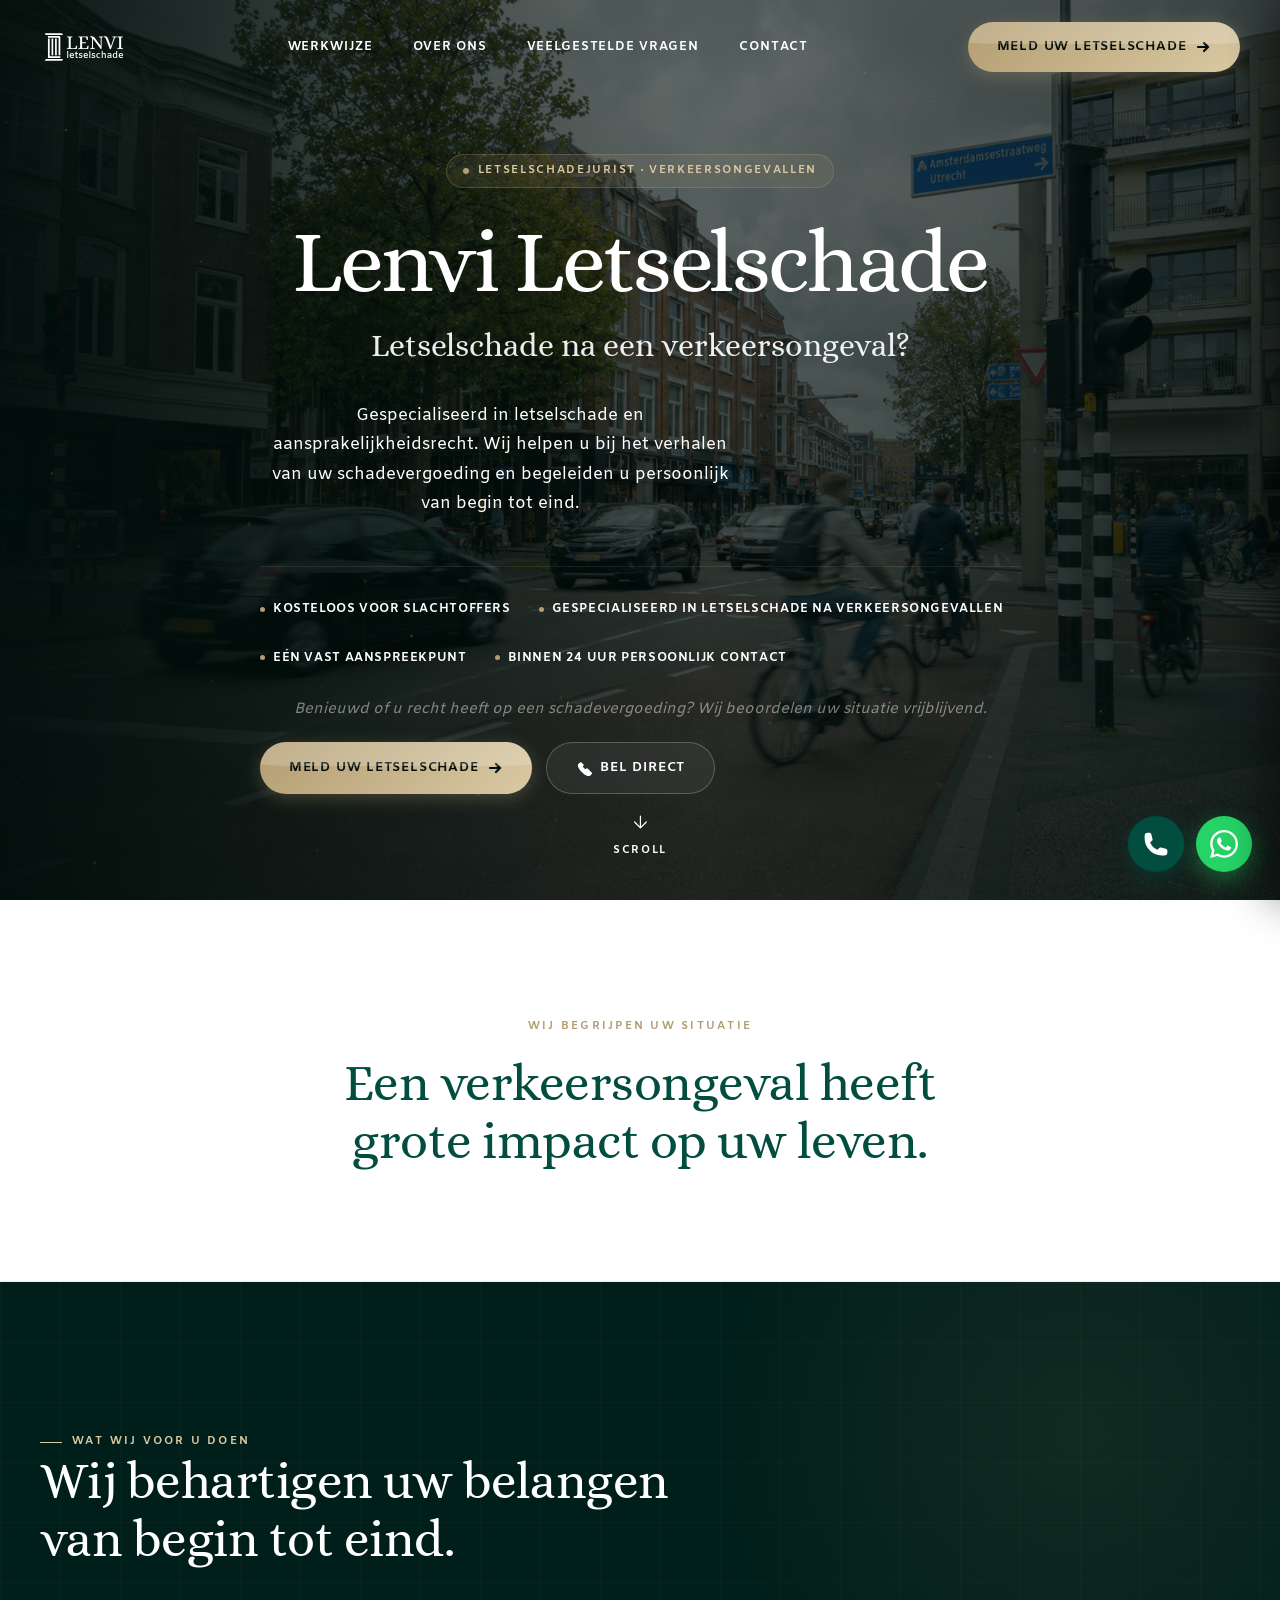
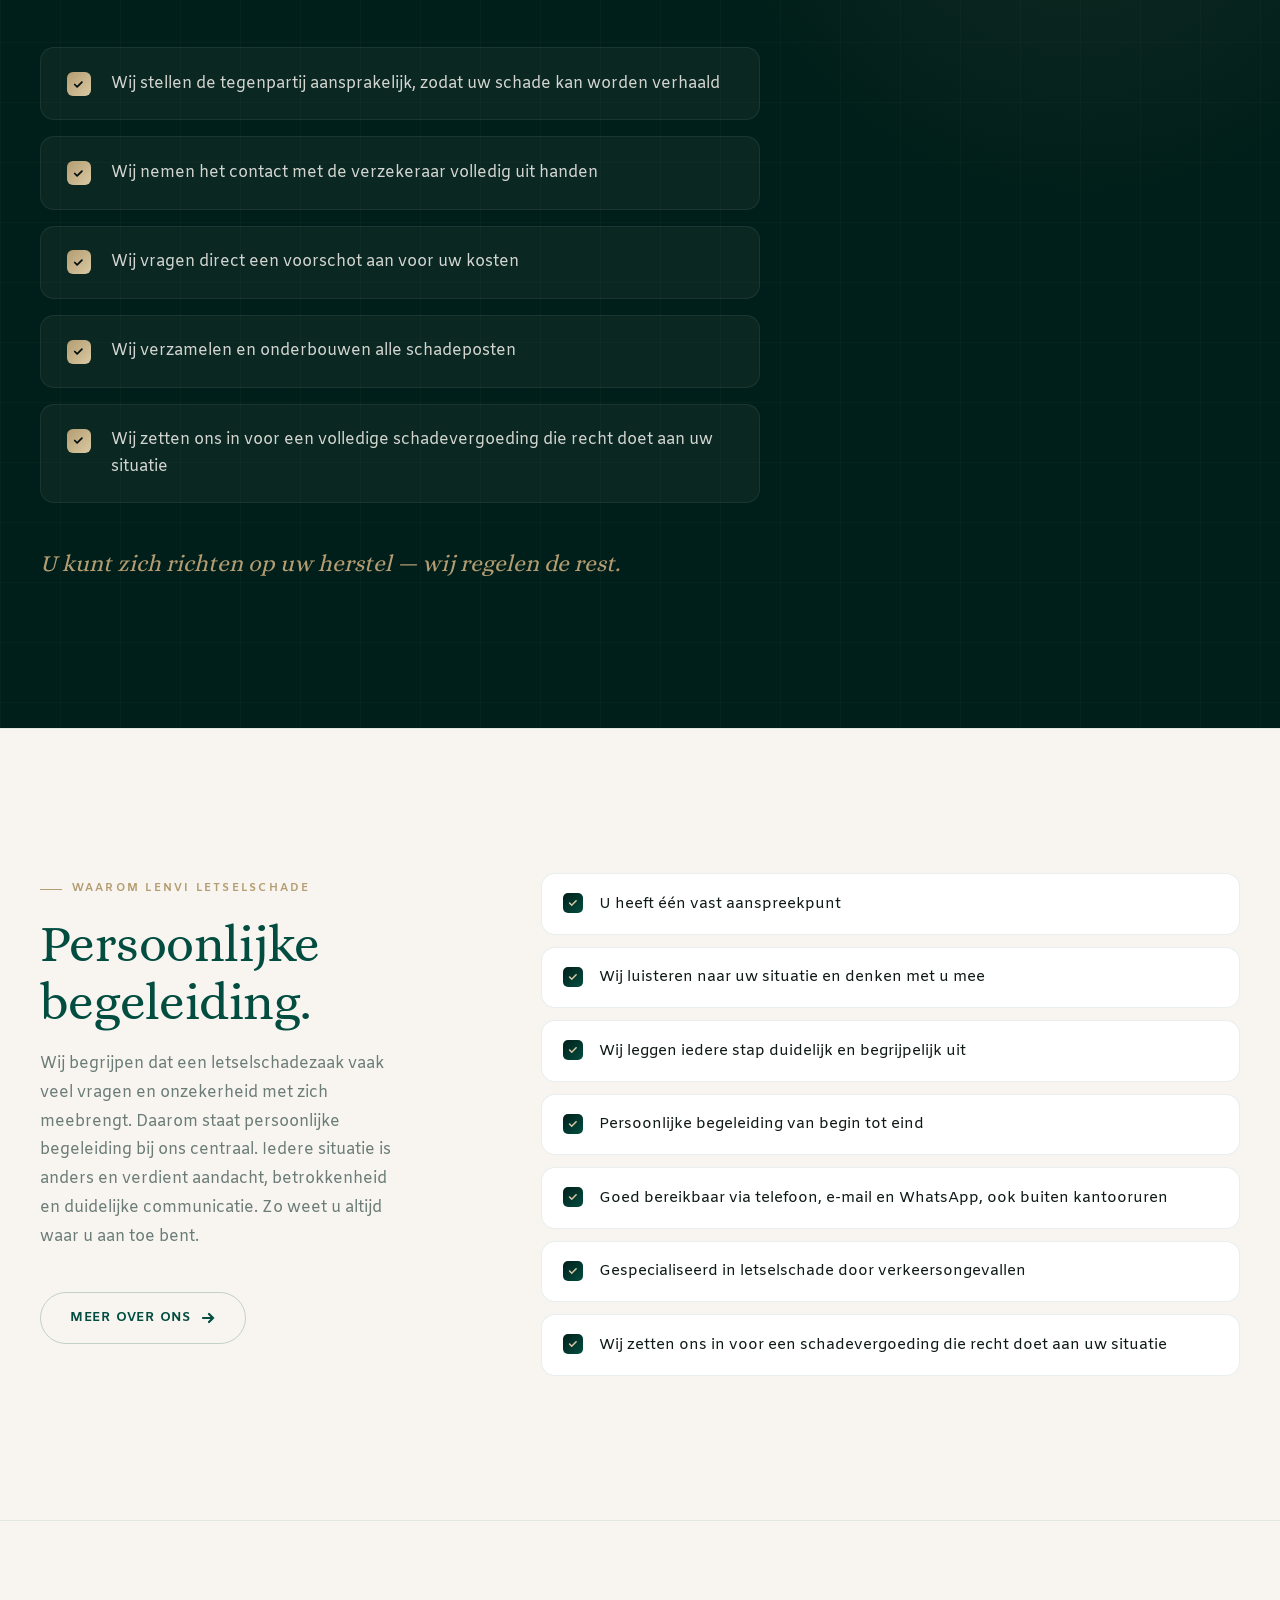
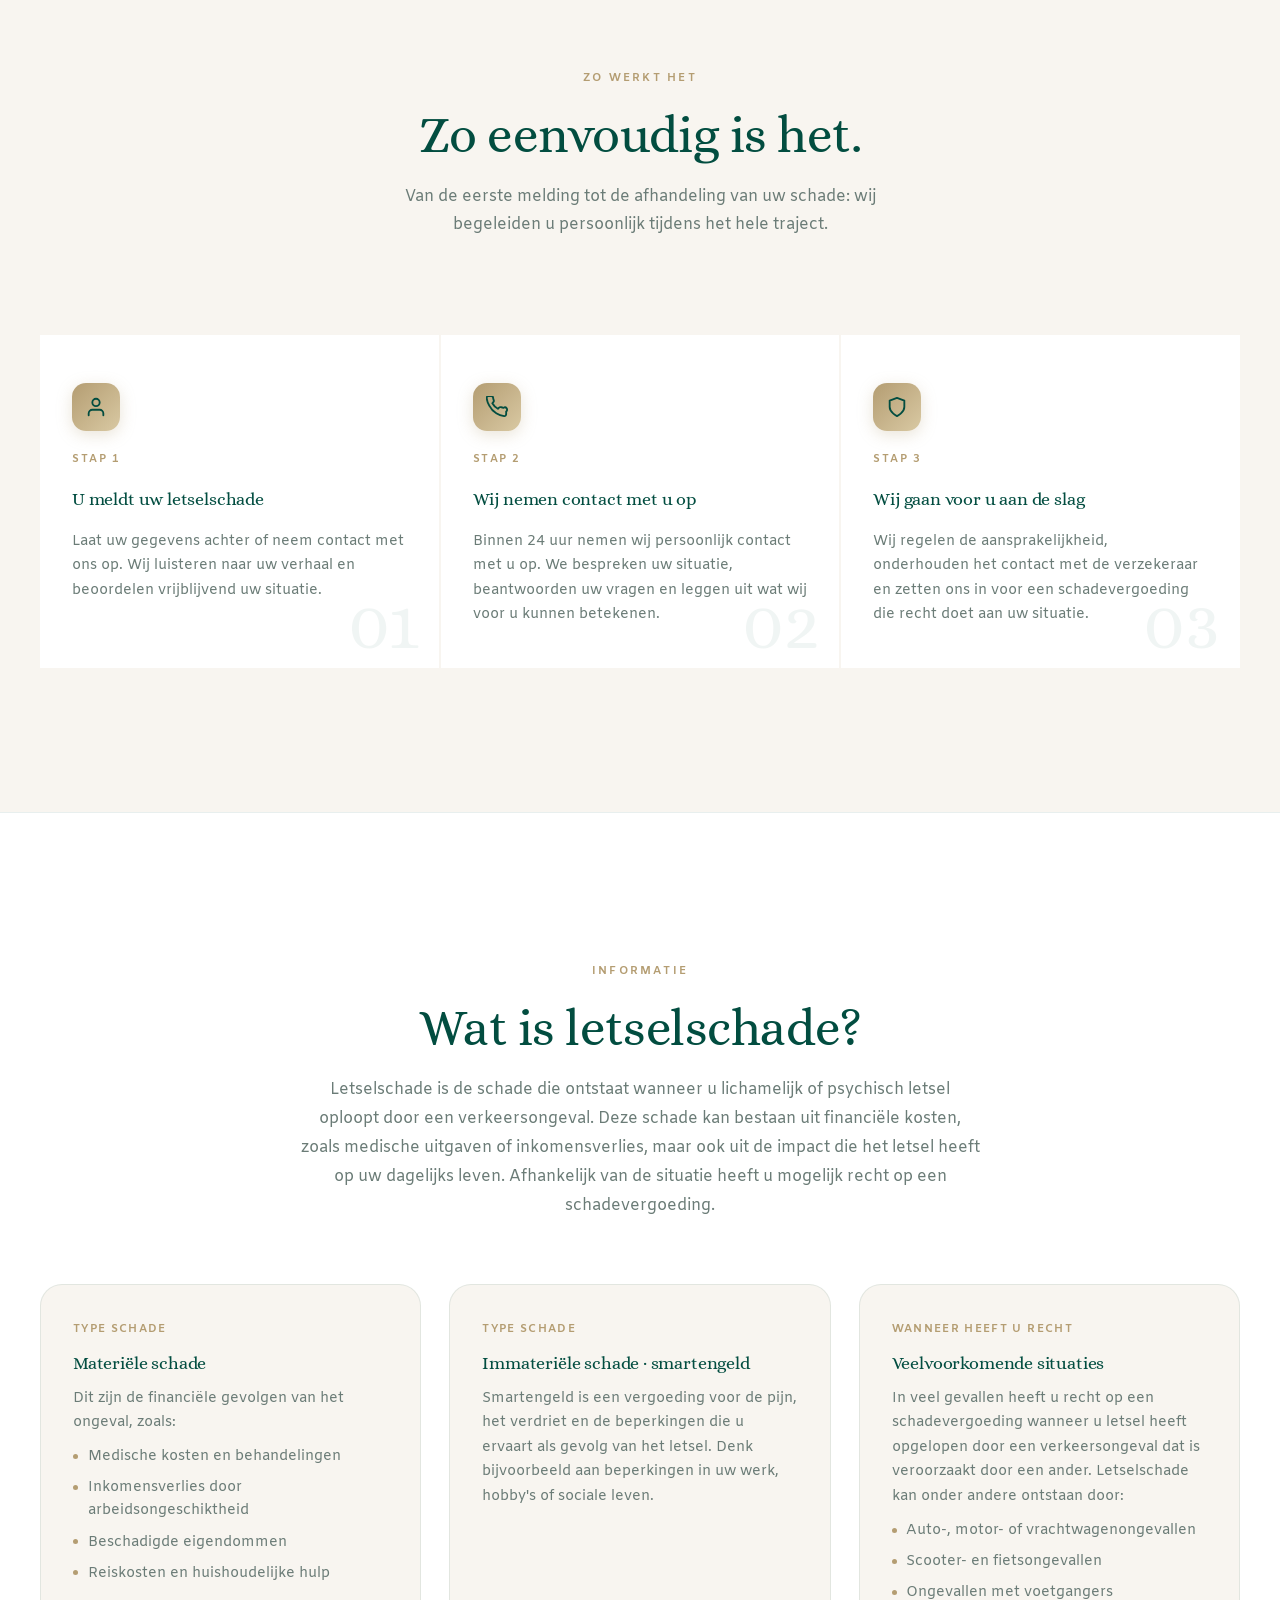
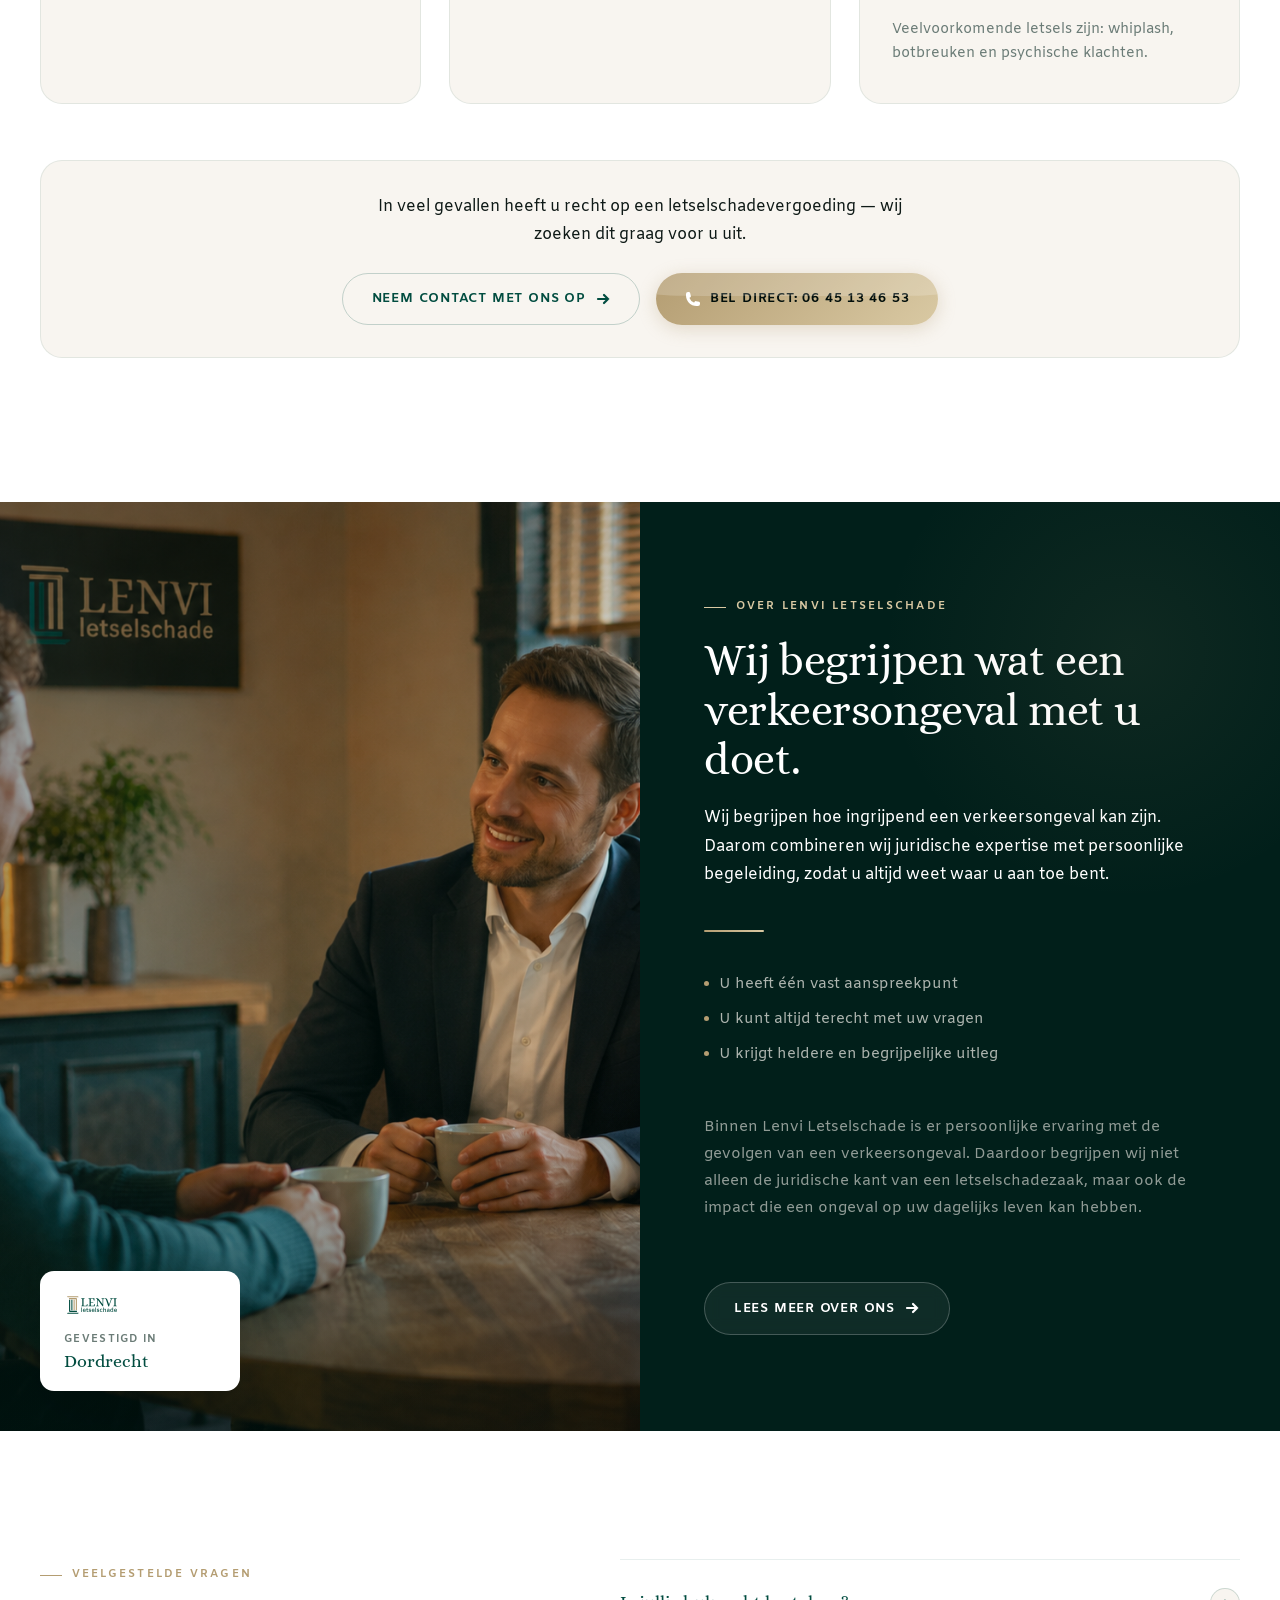
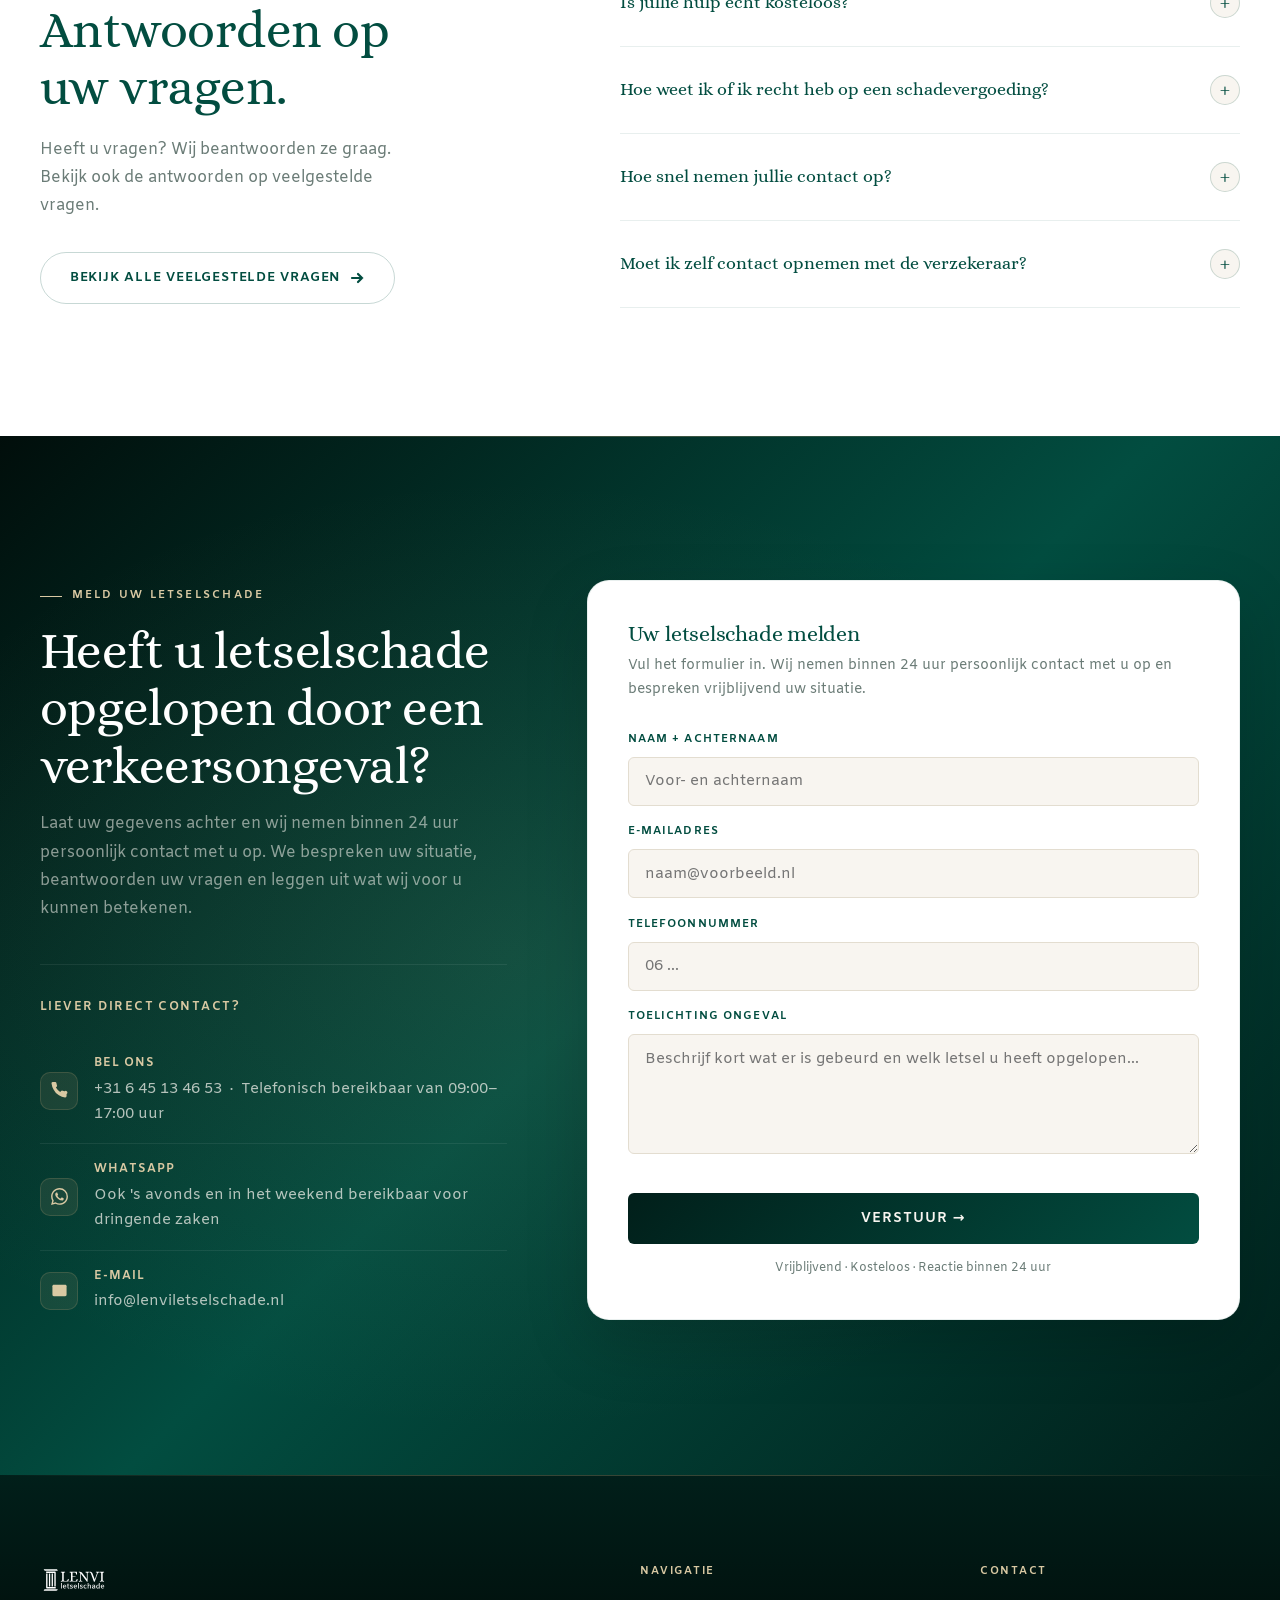
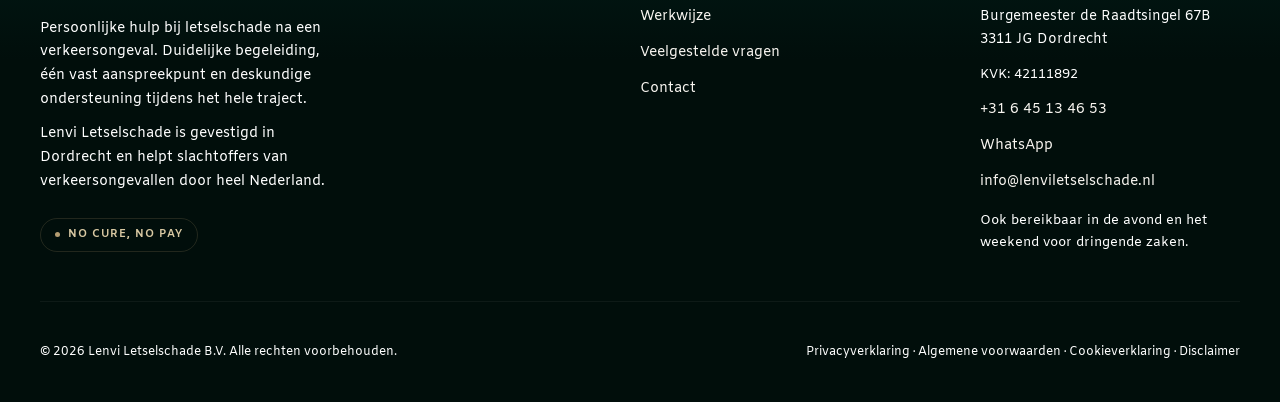
==== commit 6e0c812d: "Hero: Lenvi Letselschade als grote H1, vraag wordt H2 eronder - H1 = 'Lenvi Letselschade' in groot l" ====
--- a/index.html
+++ b/index.html
@@ -169,7 +169,8 @@
           LETSELSCHADEJURIST · VERKEERSONGEVALLEN
         </div>
 
-        <h1 class="reveal d1">Letselschade na een<br>verkeersongeval?</h1>
+        <h1 class="reveal d1" style="font-size:clamp(3rem,8vw,5.5rem); letter-spacing:-0.03em; line-height:1.05; margin-bottom:0.5rem;">Lenvi Letselschade</h1>
+        <p class="reveal d1" style="font-family:var(--serif); font-size:clamp(1.35rem,3.2vw,2rem); color:var(--white); opacity:0.92; margin-top:0.25rem; margin-bottom:0; font-weight:400;">Letselschade na een verkeersongeval?</p>
 
         <p class="hero-sub reveal d2">
           Gespecialiseerd in letselschade en aansprakelijkheidsrecht. Wij helpen u bij het verhalen van uw schadevergoeding en begeleiden u persoonlijk van begin tot eind.
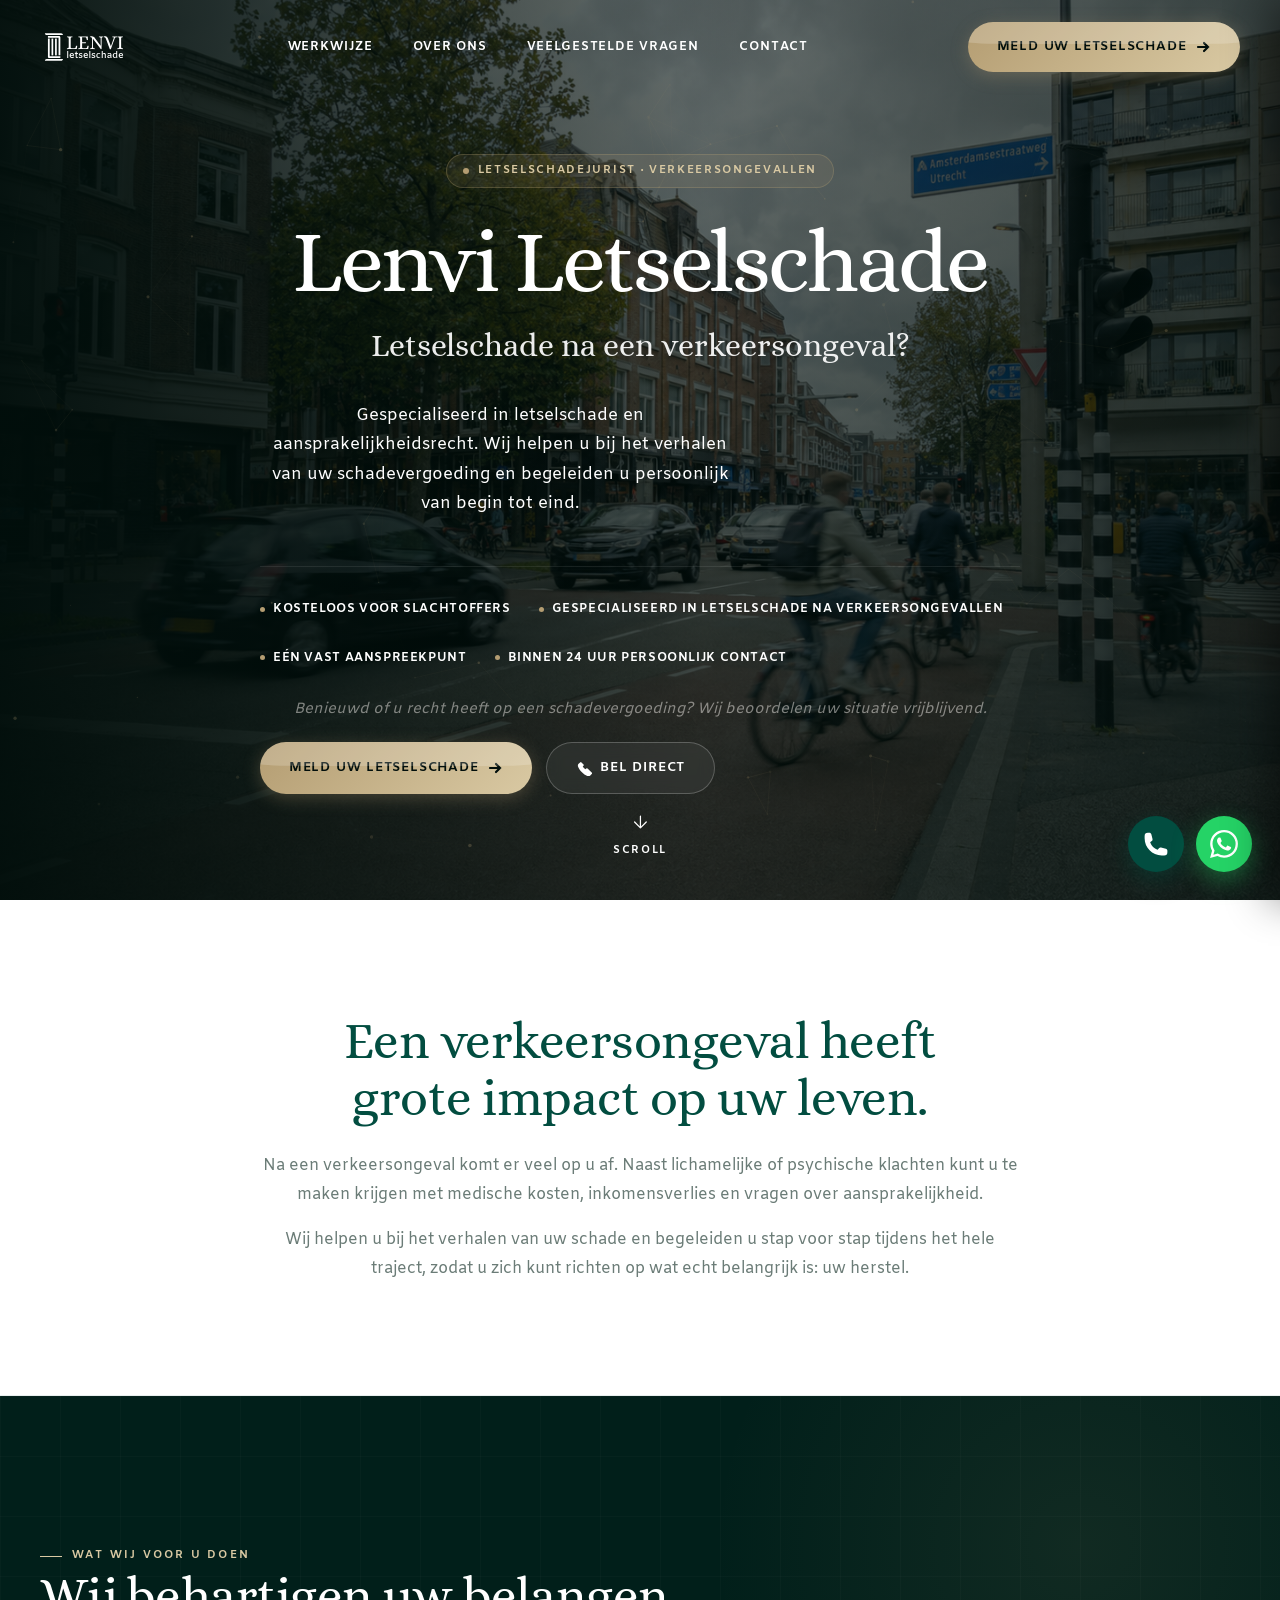
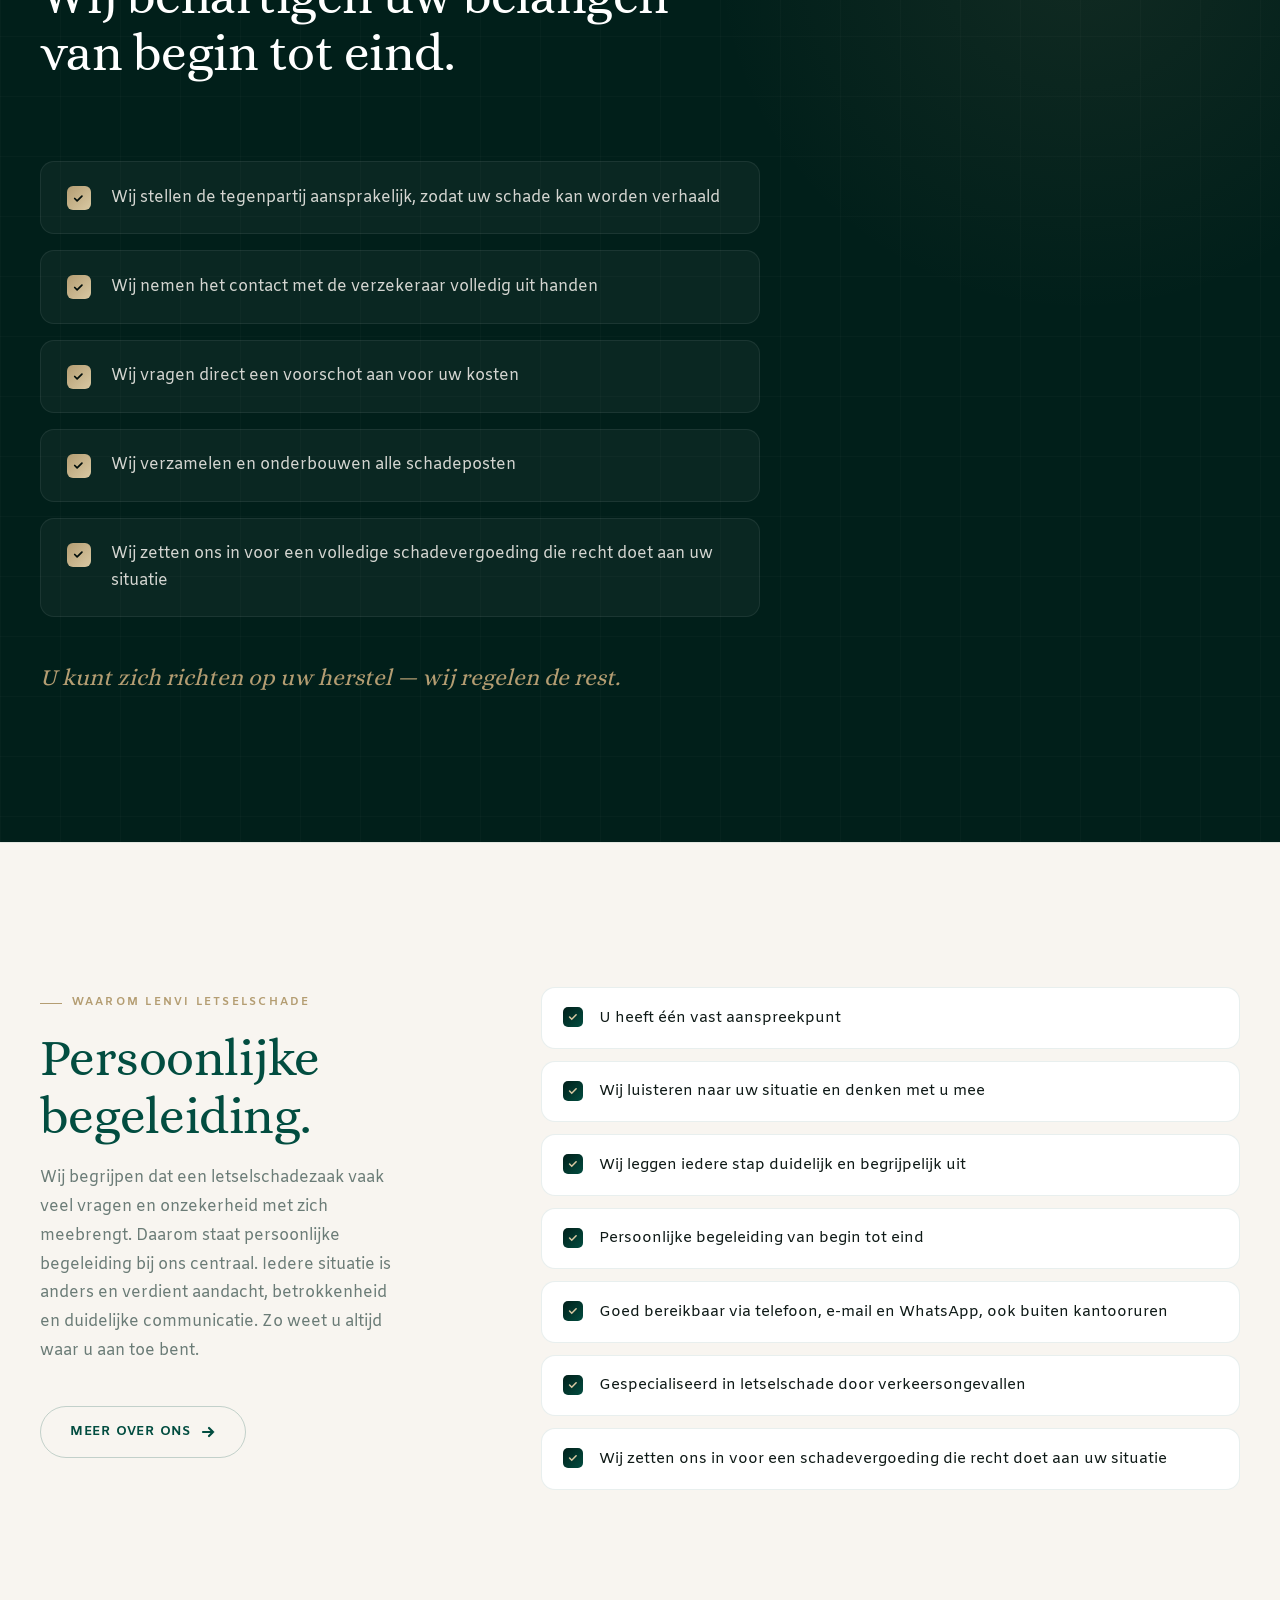
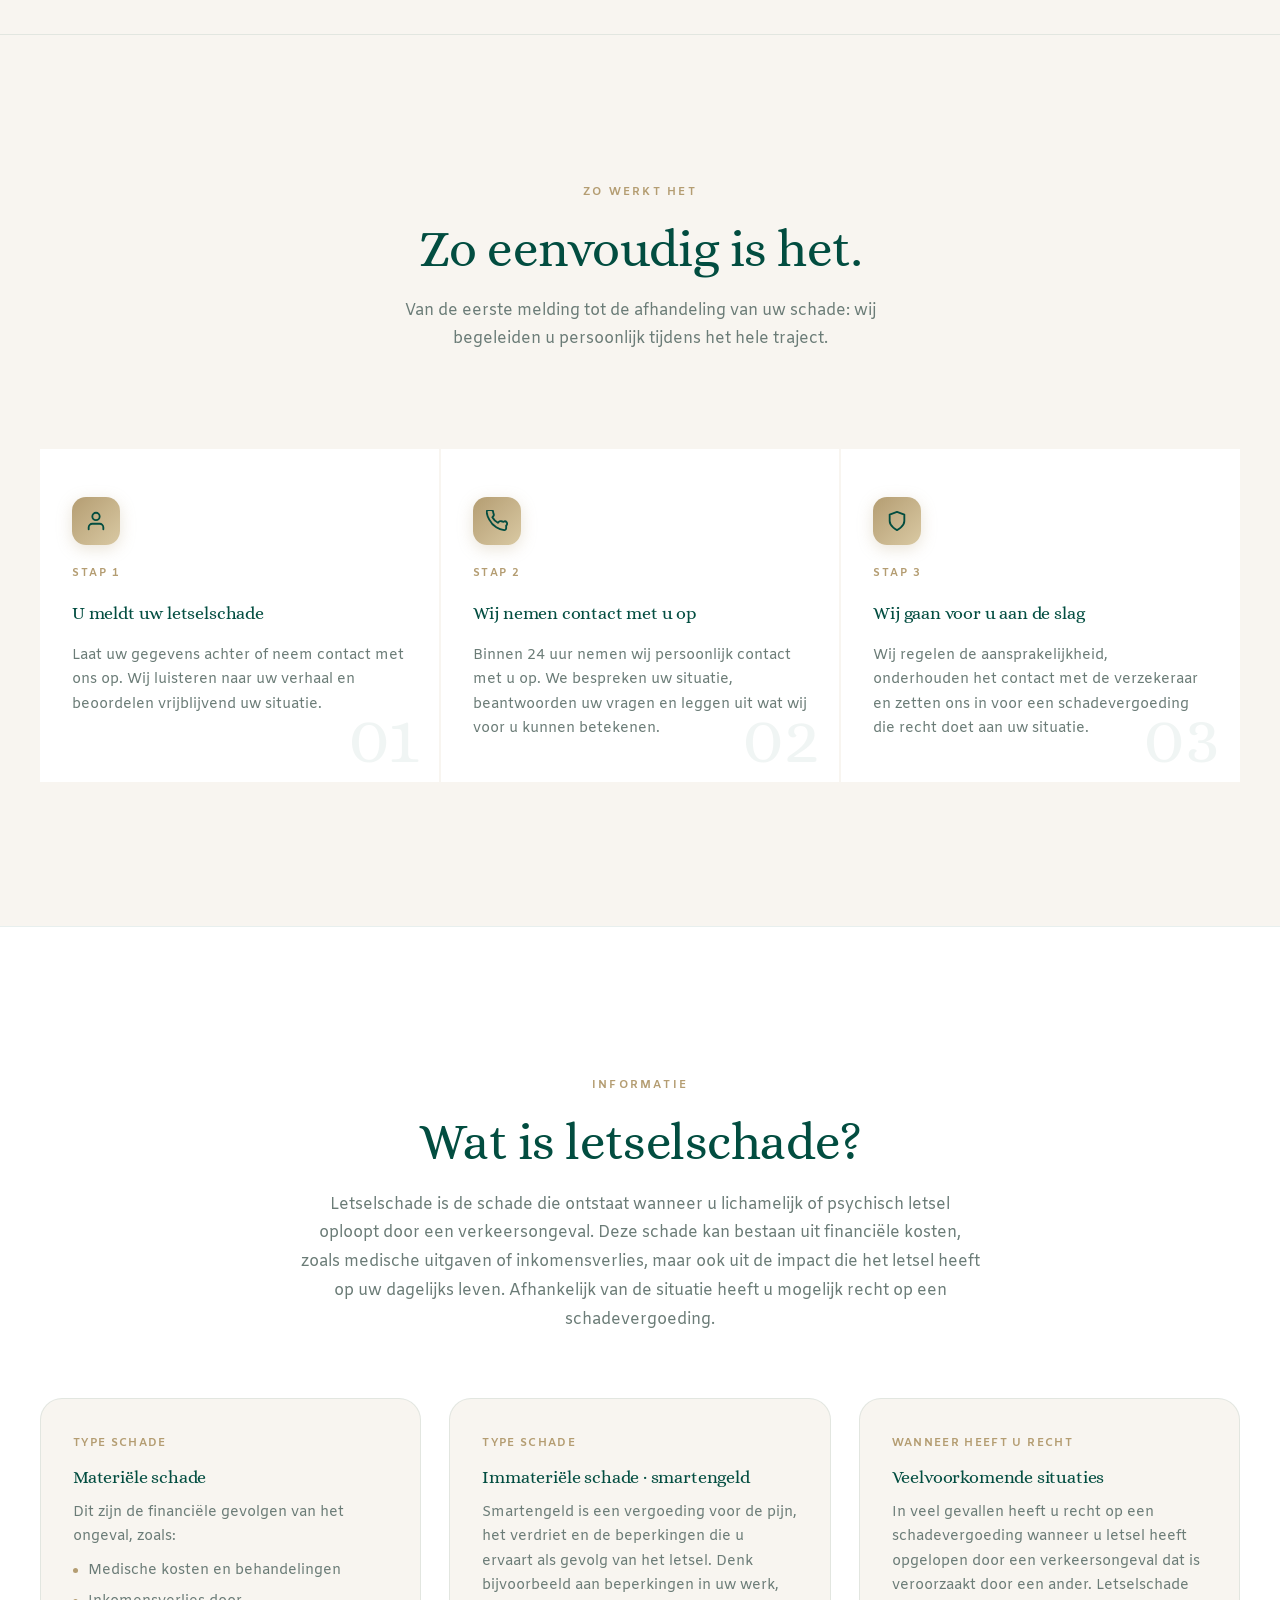
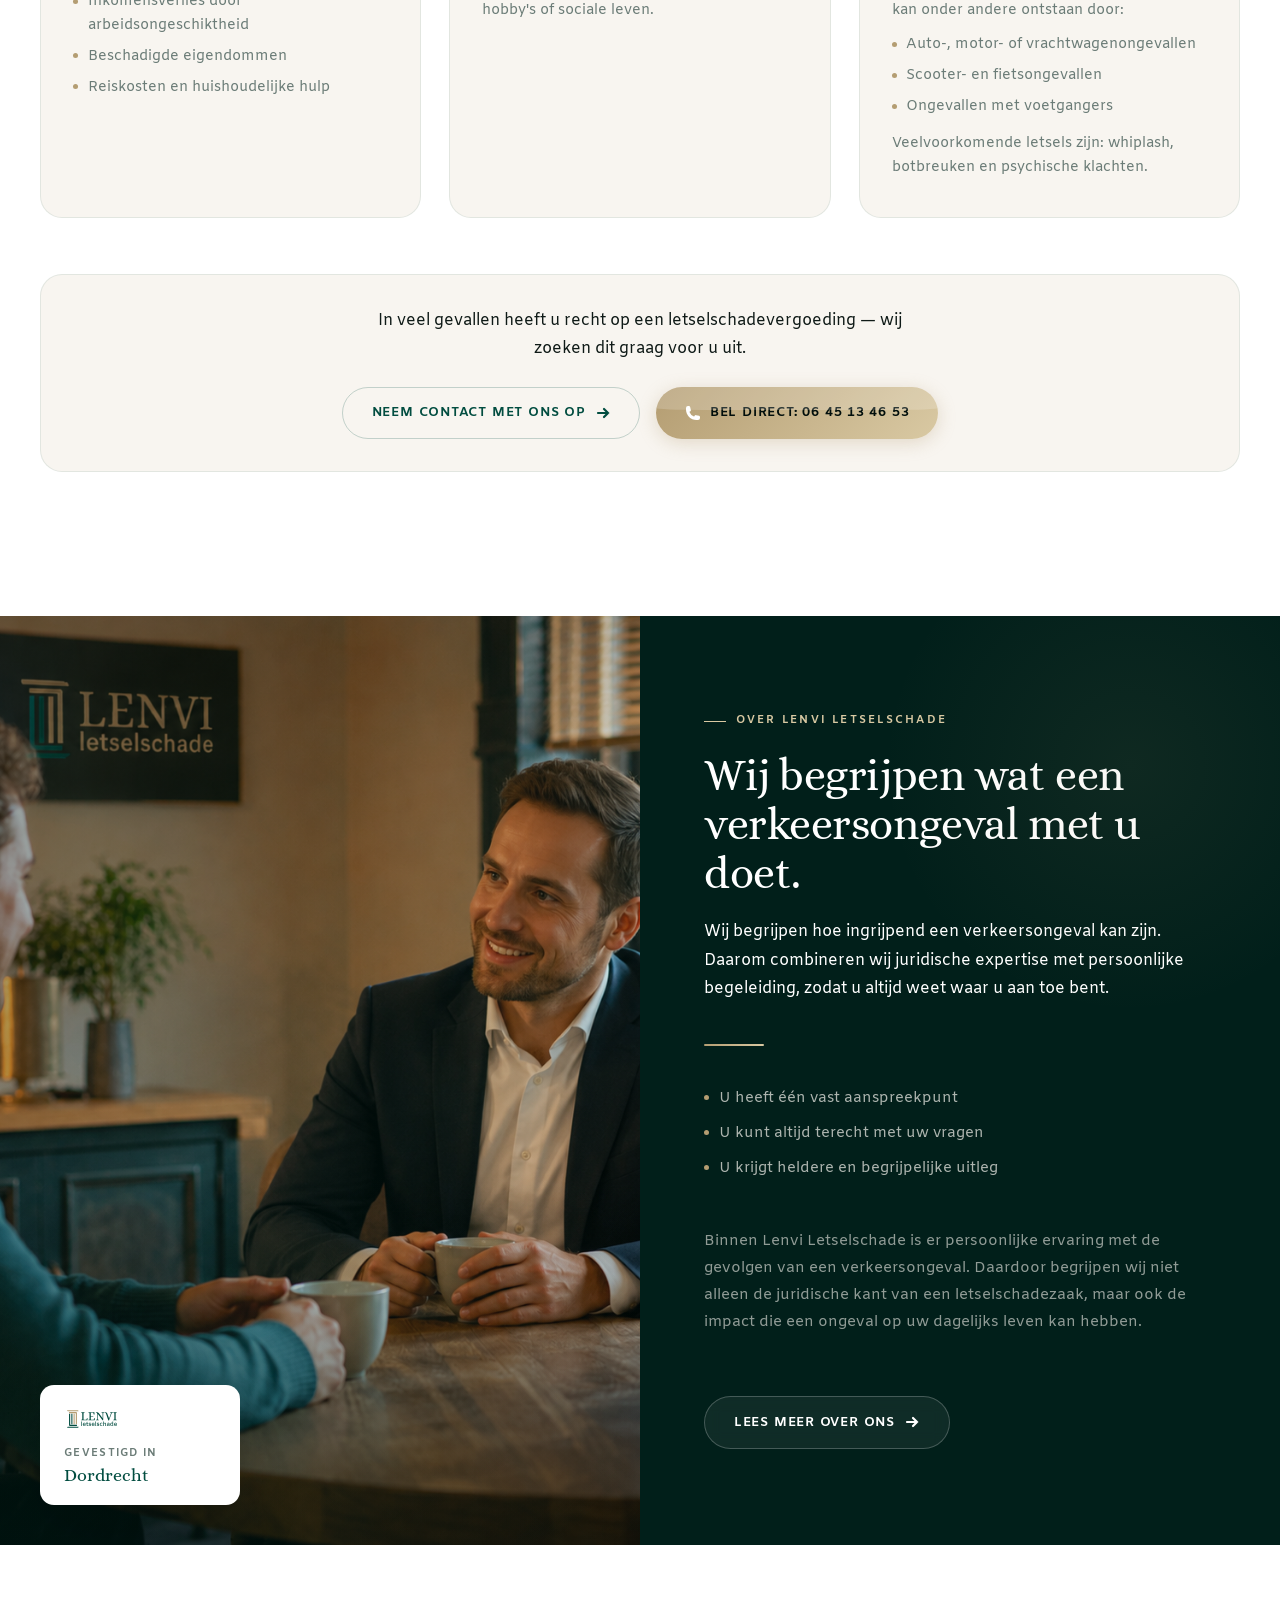
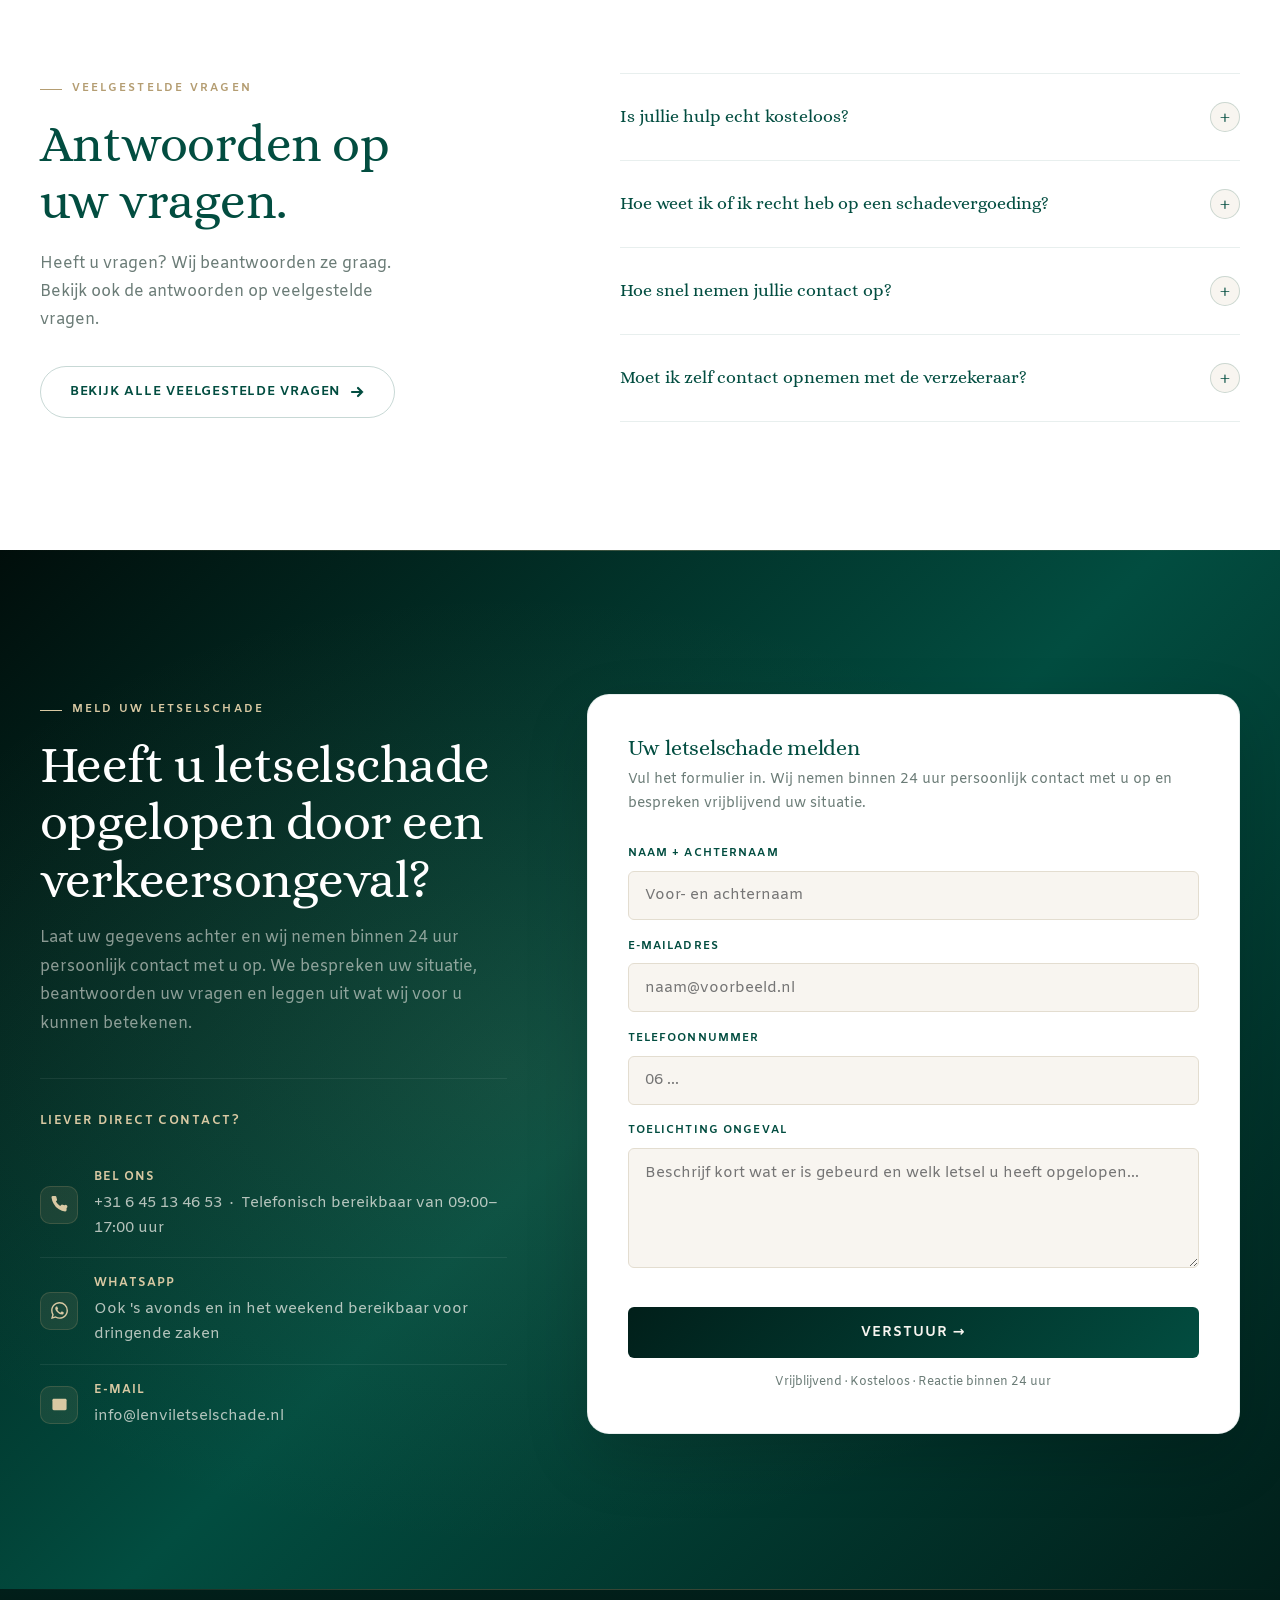
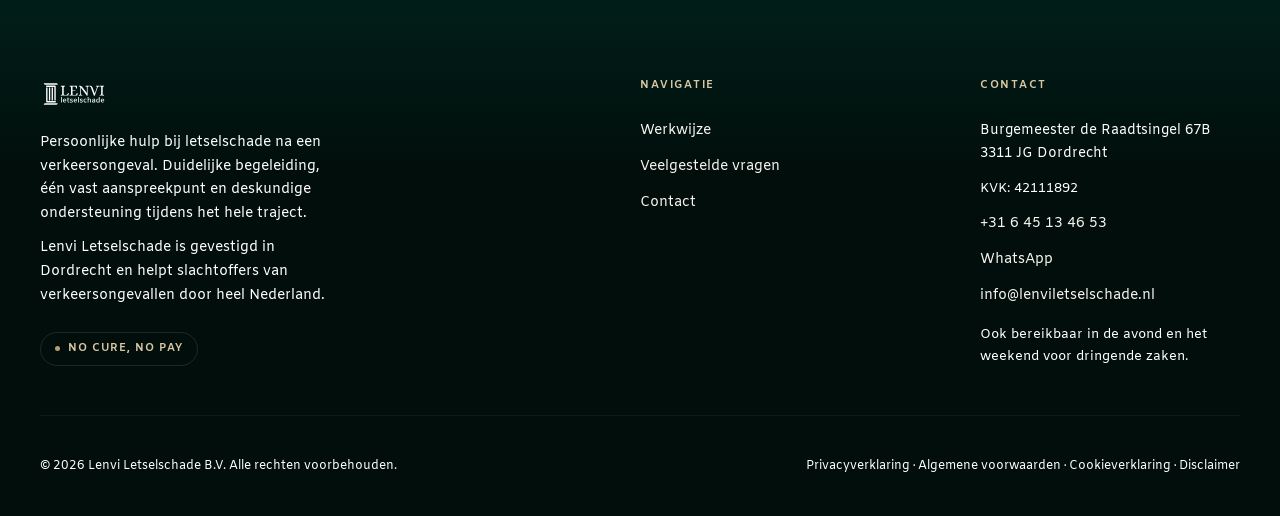
==== commit c1c55424: "Herkenning sectie: verwijder label, voeg twee ontbrekende alinea's toe - Label 'Wij begrijpen uw sit" ====
--- a/index.html
+++ b/index.html
@@ -215,8 +215,9 @@
 <section style="background:var(--white); padding:7rem 0; border-bottom:1px solid var(--line);">
   <div class="container">
     <div class="reveal" style="max-width:760px; margin:0 auto; text-align:center;">
-      <span class="label label-center">Wij begrijpen uw situatie</span>
-      <h2 style="margin-top:1rem;">Een verkeersongeval heeft<br>grote impact op uw leven.</h2>
+      <h2>Een verkeersongeval heeft<br>grote impact op uw leven.</h2>
+      <p style="margin-top:1.5rem; font-size:1rem; line-height:1.82; color:var(--muted);">Na een verkeersongeval komt er veel op u af. Naast lichamelijke of psychische klachten kunt u te maken krijgen met medische kosten, inkomensverlies en vragen over aansprakelijkheid.</p>
+      <p style="margin-top:1rem; font-size:1rem; line-height:1.82; color:var(--muted);">Wij helpen u bij het verhalen van uw schade en begeleiden u stap voor stap tijdens het hele traject, zodat u zich kunt richten op wat echt belangrijk is: uw herstel.</p>
     </div>
   </div>
 </section>
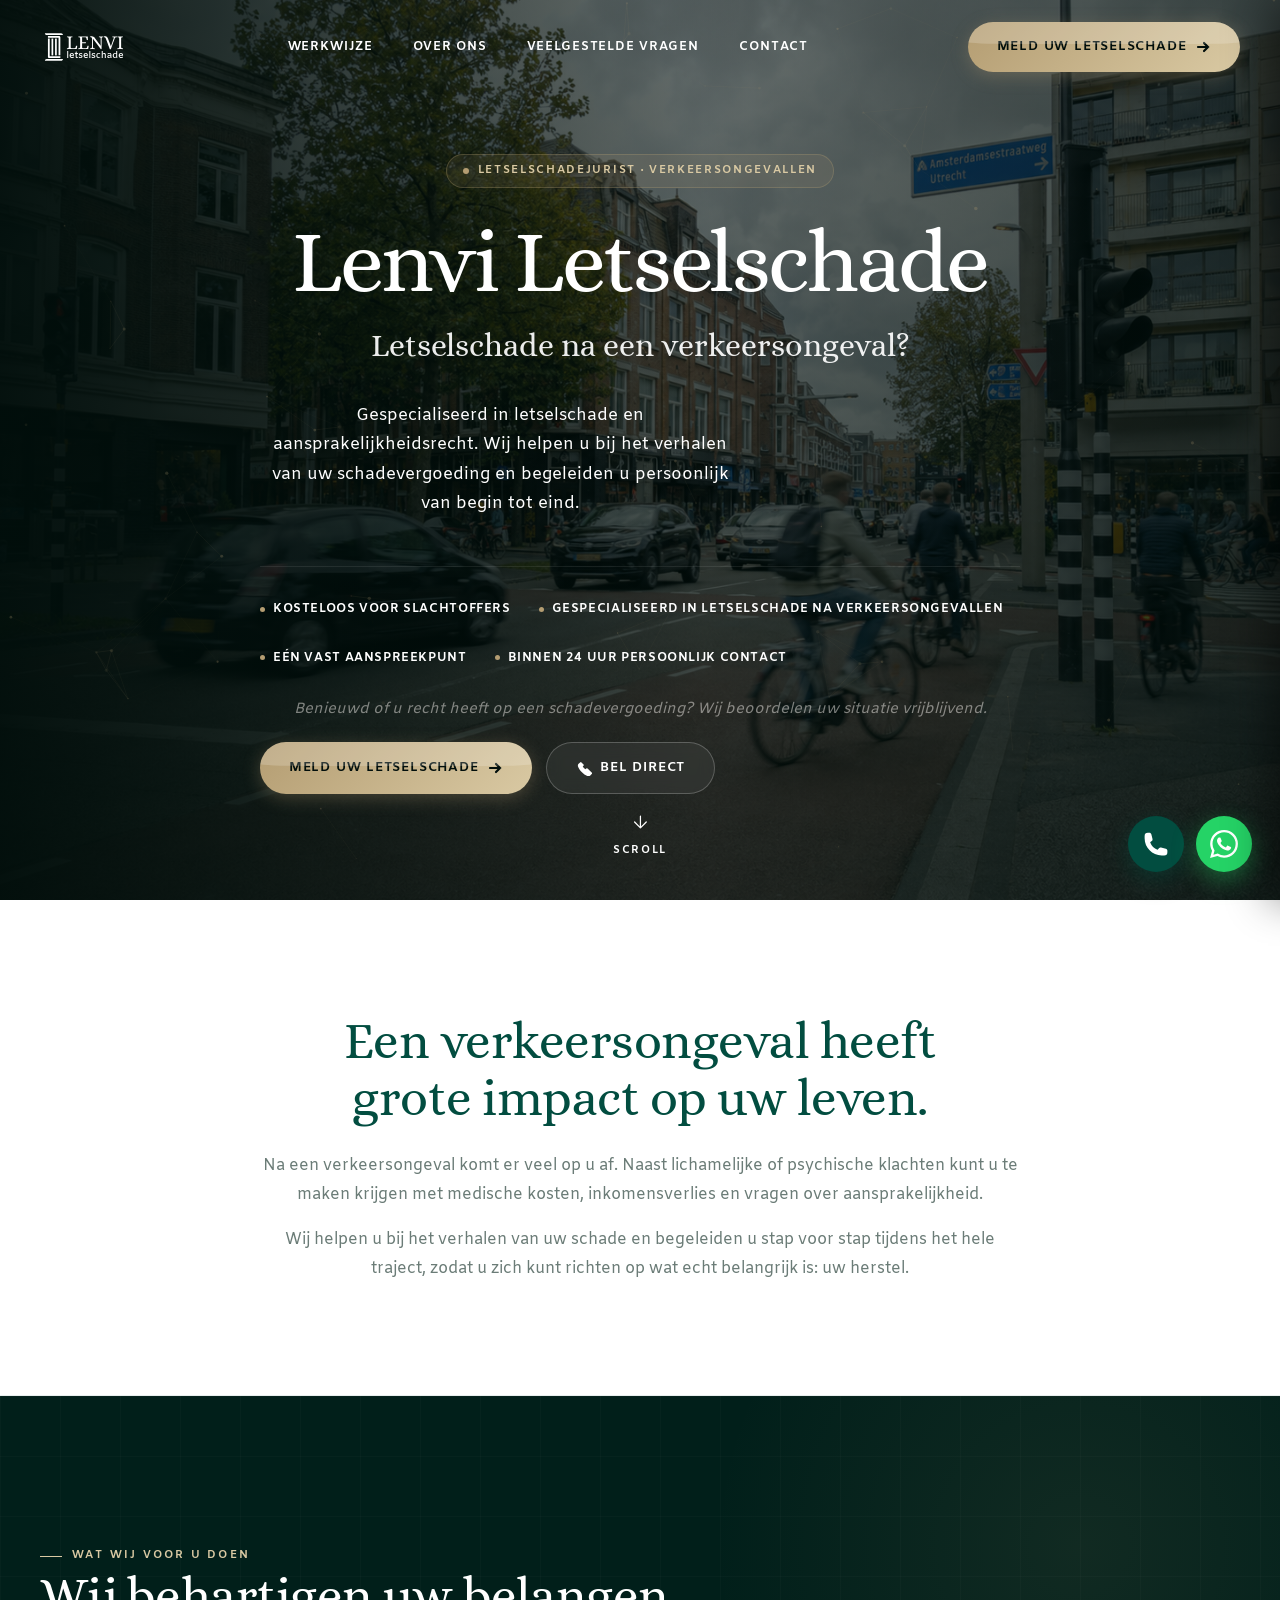
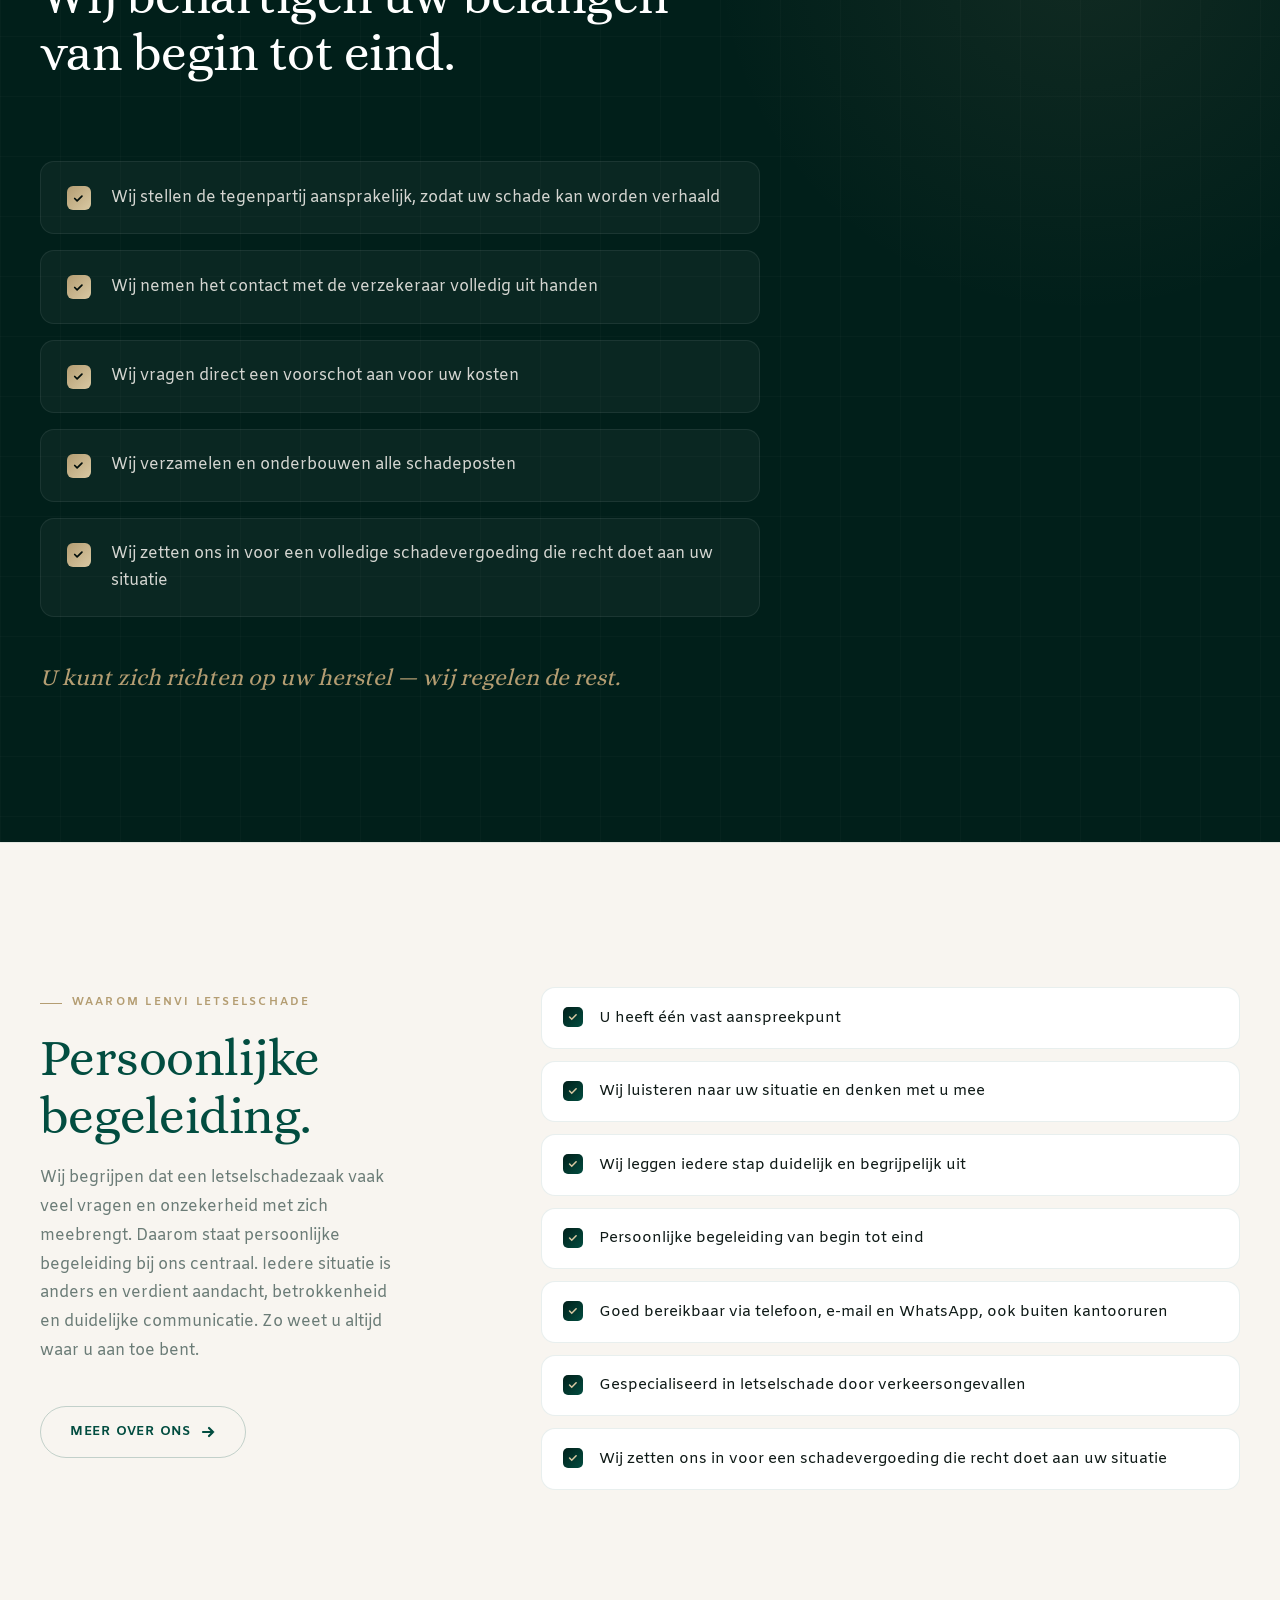
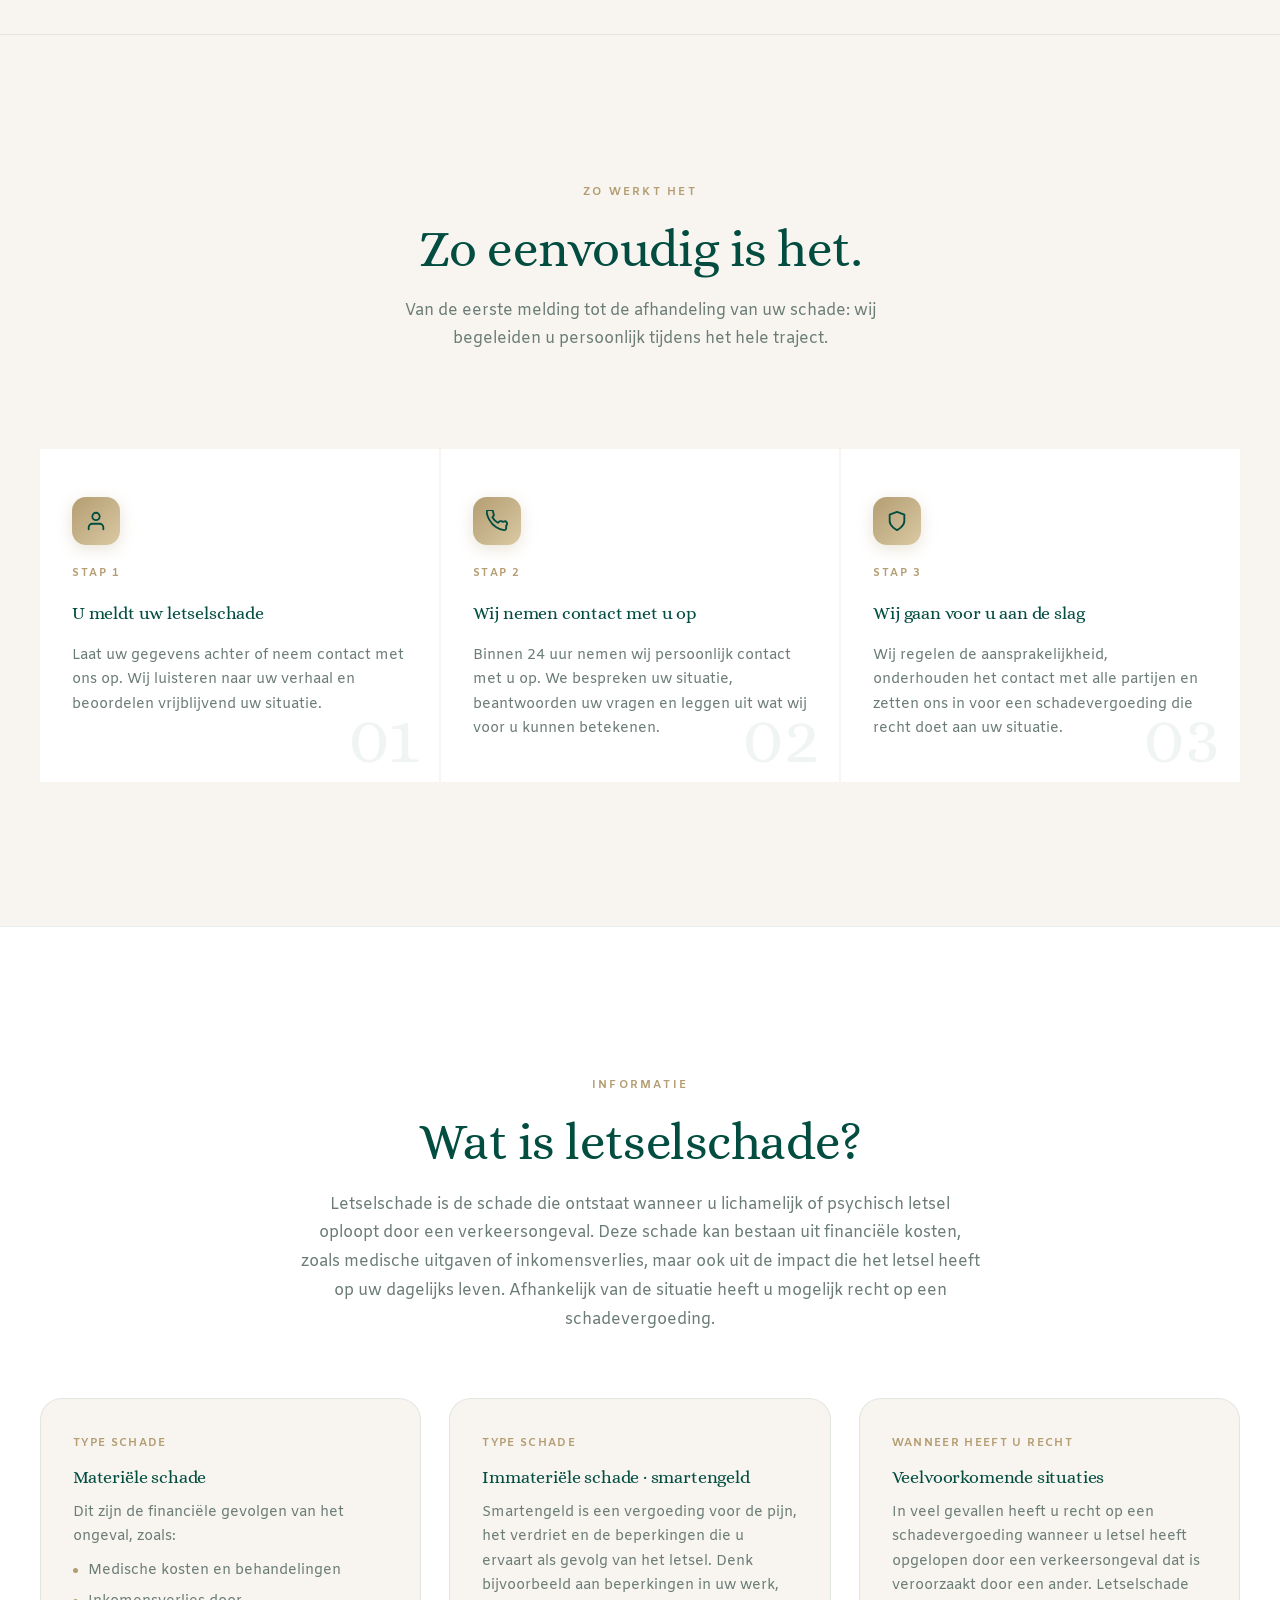
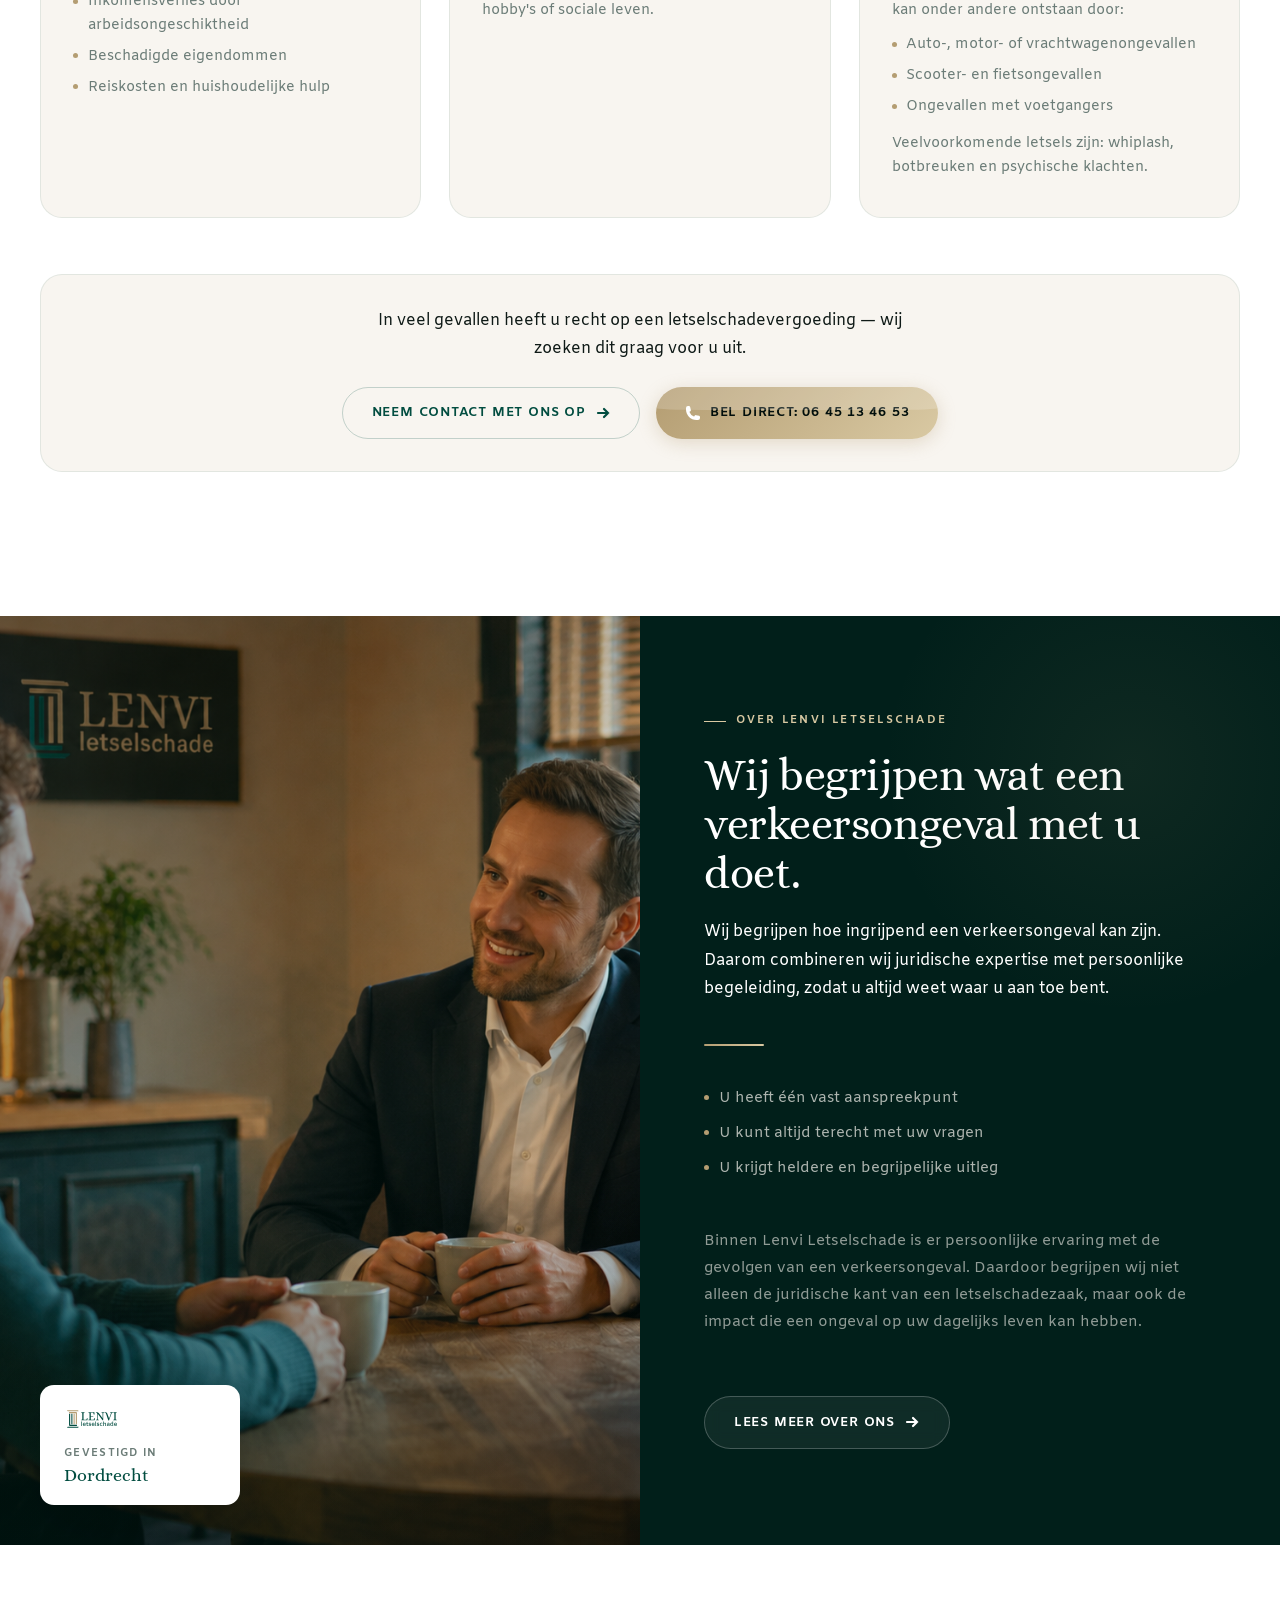
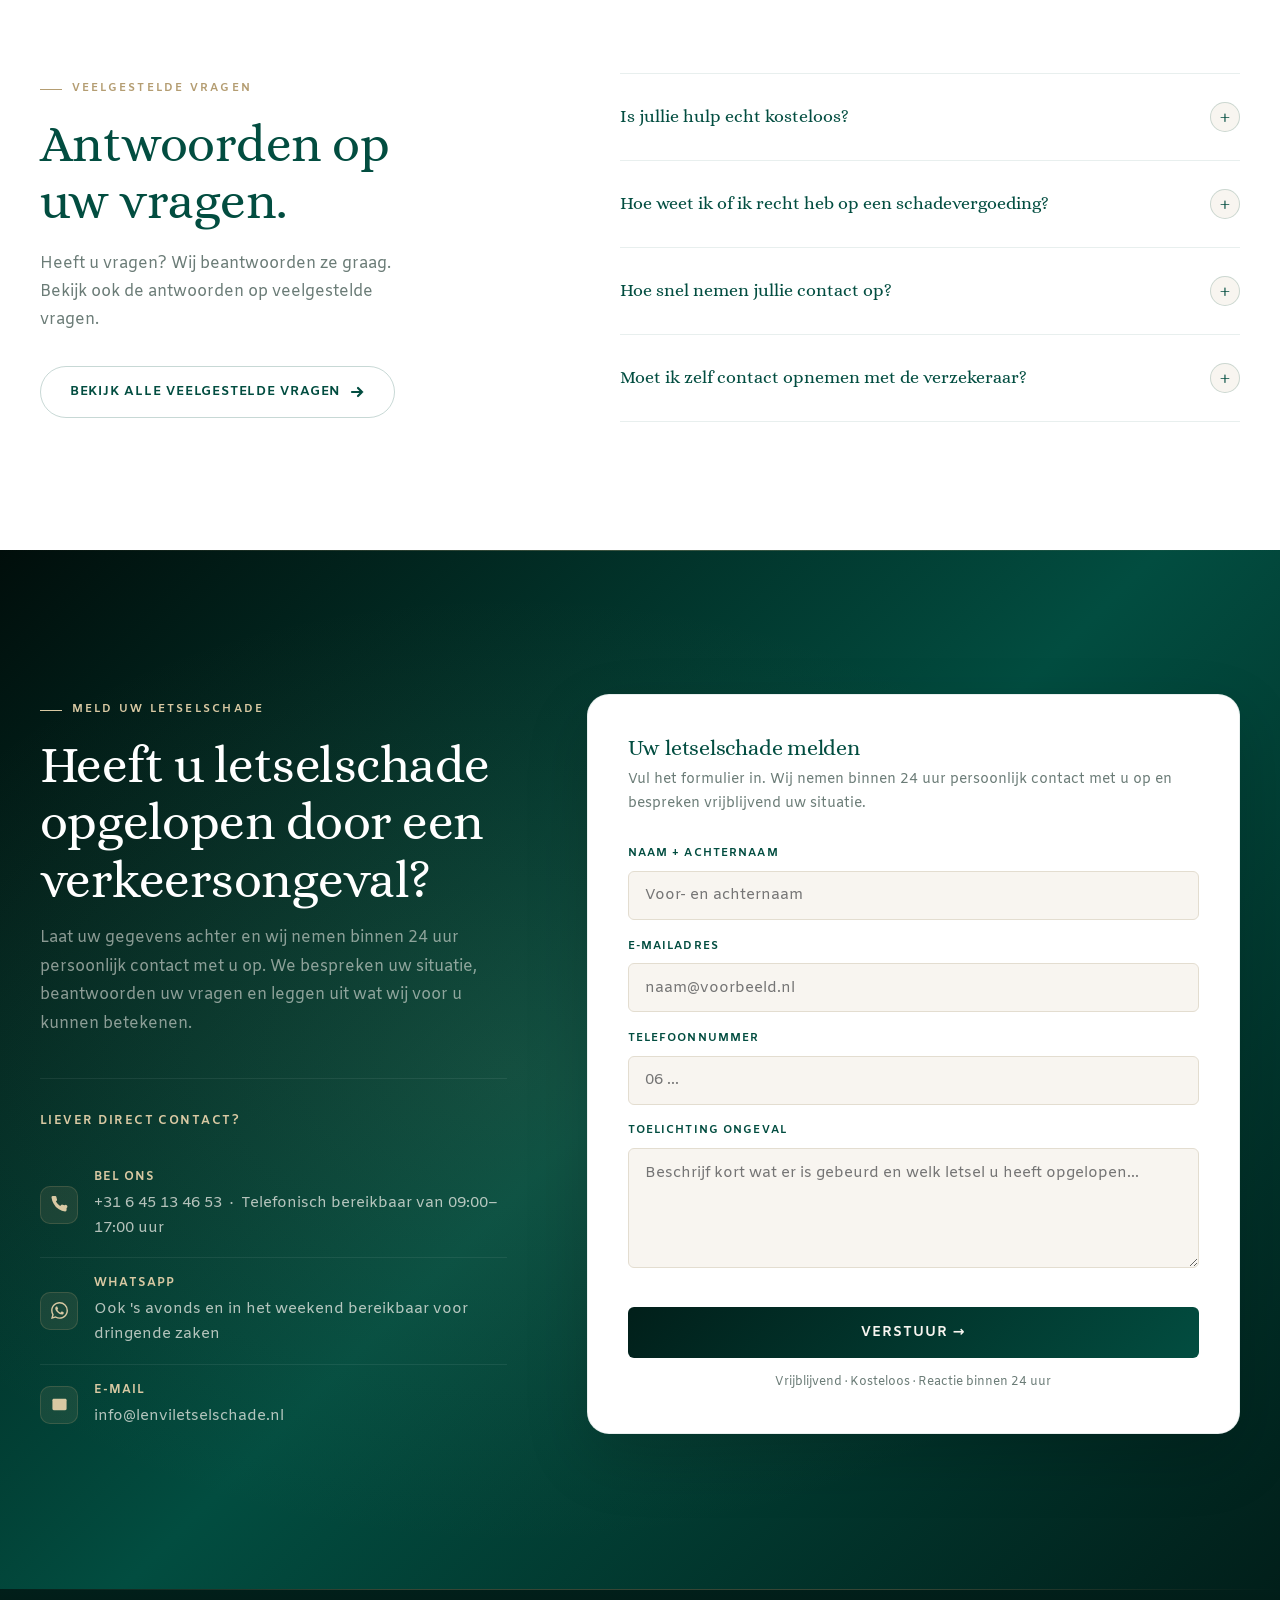
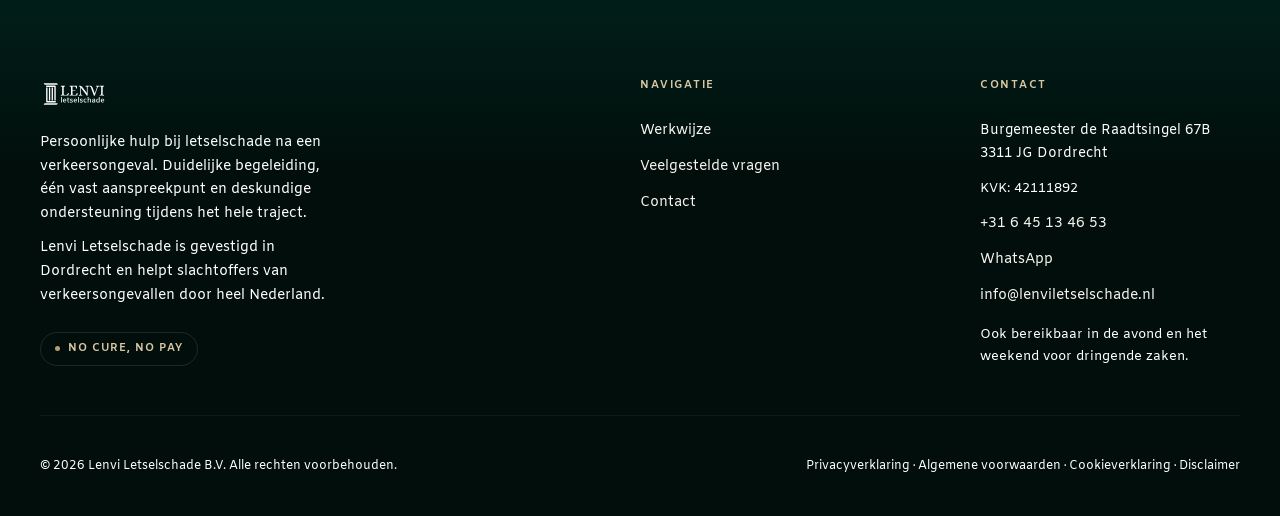
==== commit 8967e7f9: "Verwerk specwijzigingen: werkwijze Stap 1/6, Waarom-kaarten, over.html secties verwijderd, index Sta" ====
--- a/index.html
+++ b/index.html
@@ -374,7 +374,7 @@
         </div>
         <div class="process-step-tag">Stap 3</div>
         <h3>Wij gaan voor u aan de slag</h3>
-        <p>Wij regelen de aansprakelijkheid, onderhouden het contact met de verzekeraar en zetten ons in voor een schadevergoeding die recht doet aan uw situatie.</p>
+        <p>Wij regelen de aansprakelijkheid, onderhouden het contact met alle partijen en zetten ons in voor een schadevergoeding die recht doet aan uw situatie.</p>
       </div>
     </div>
   </div>
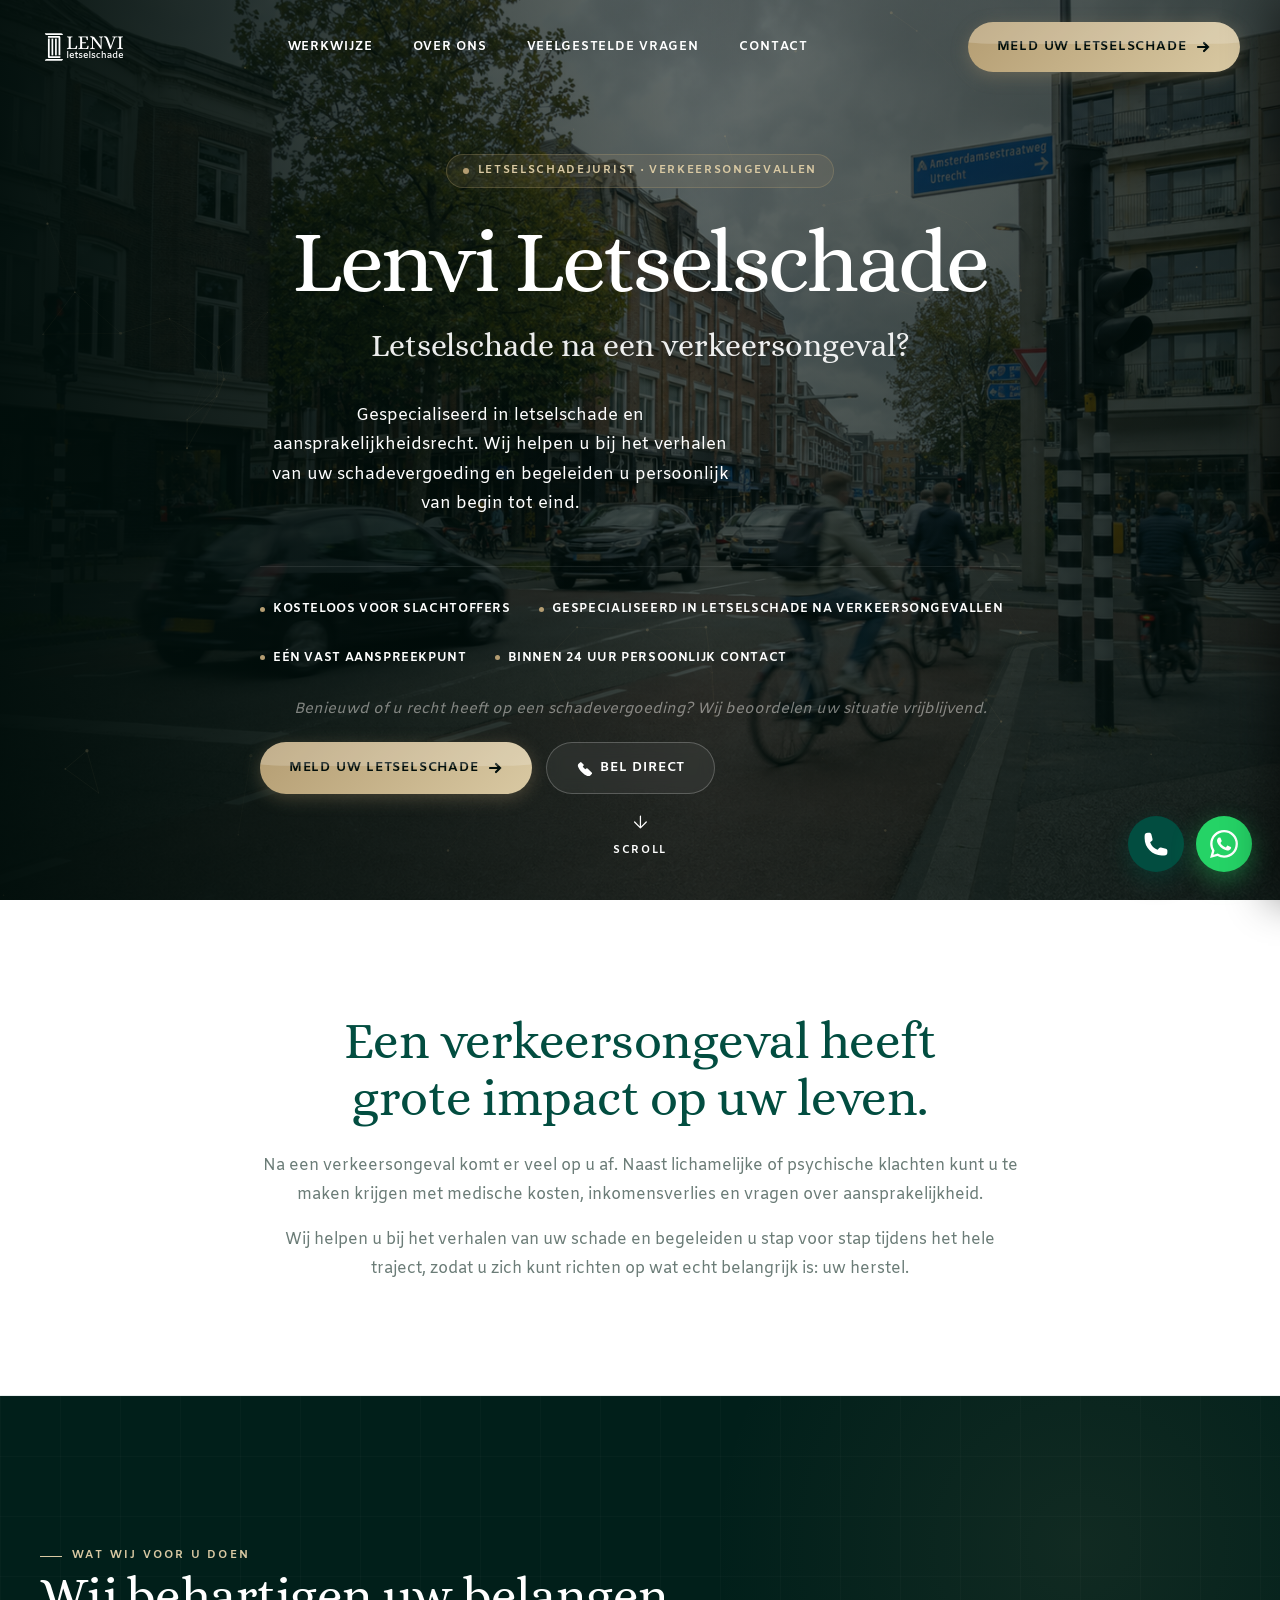
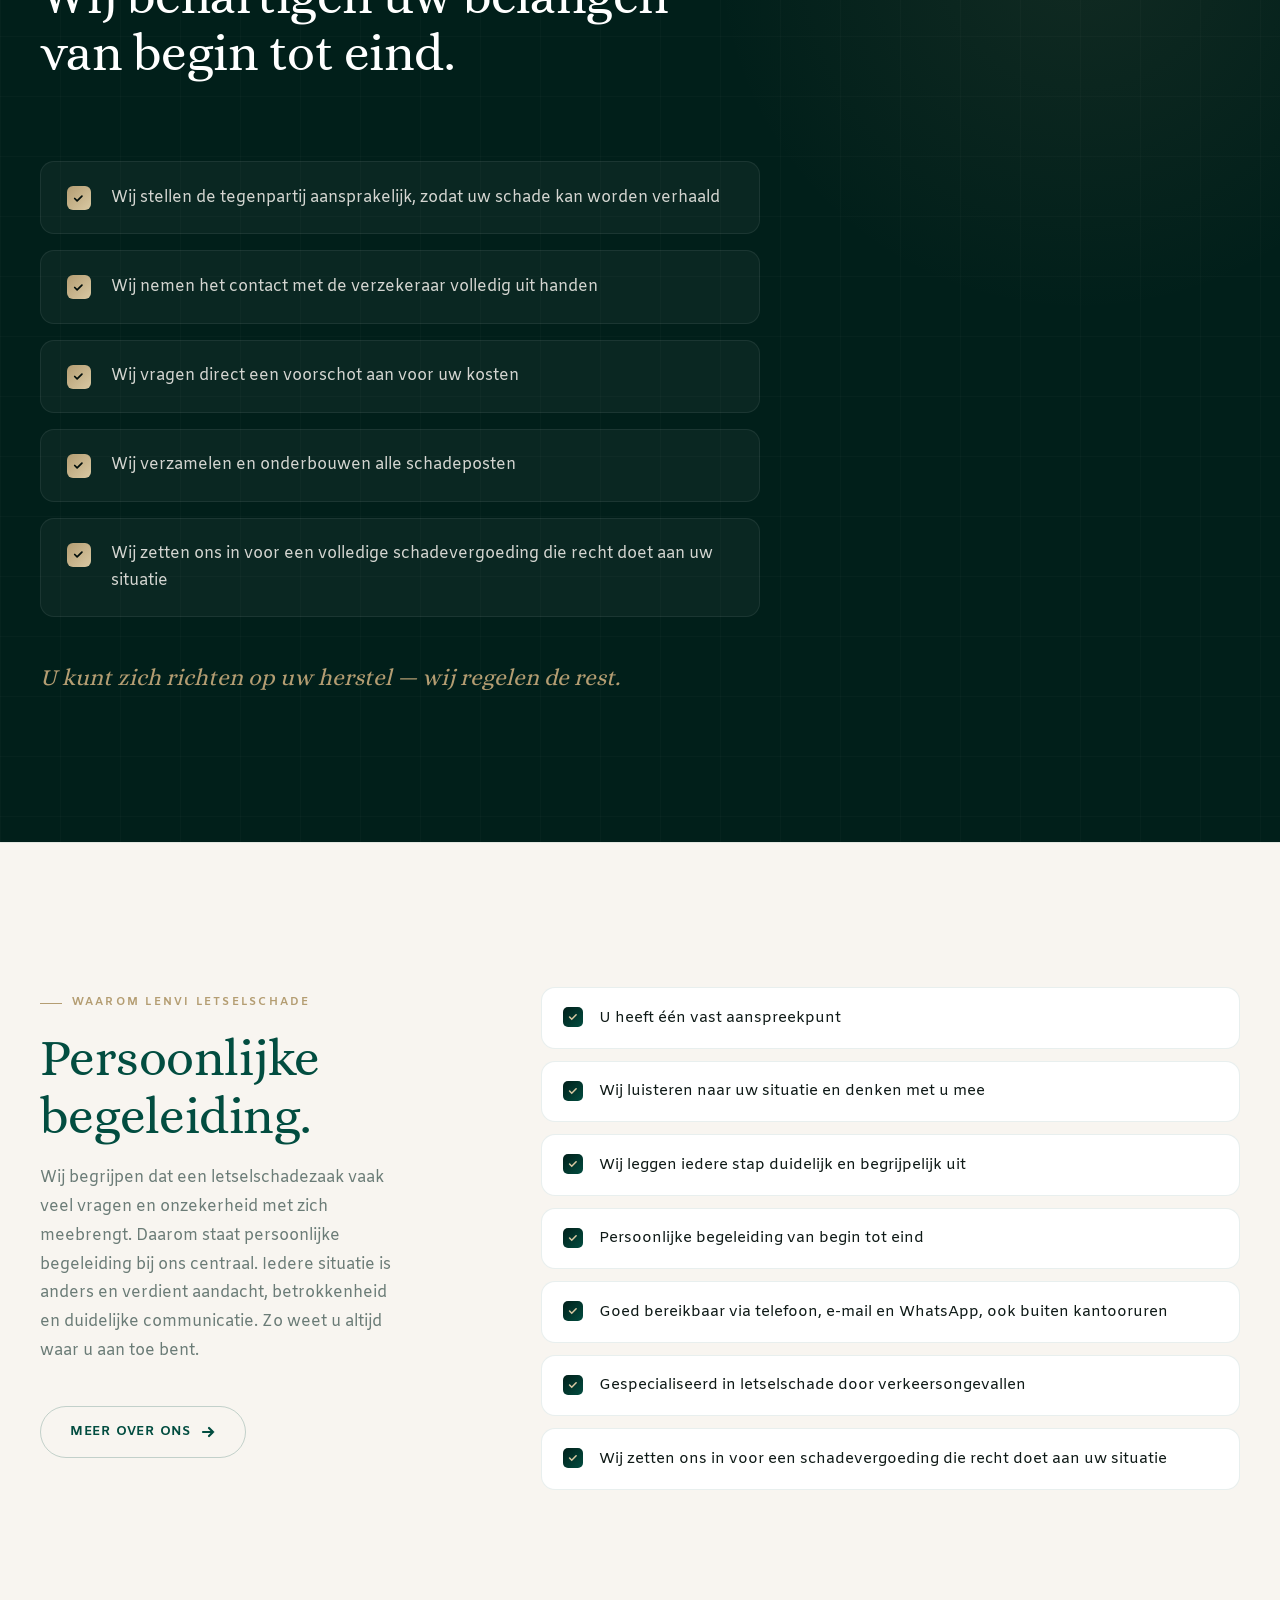
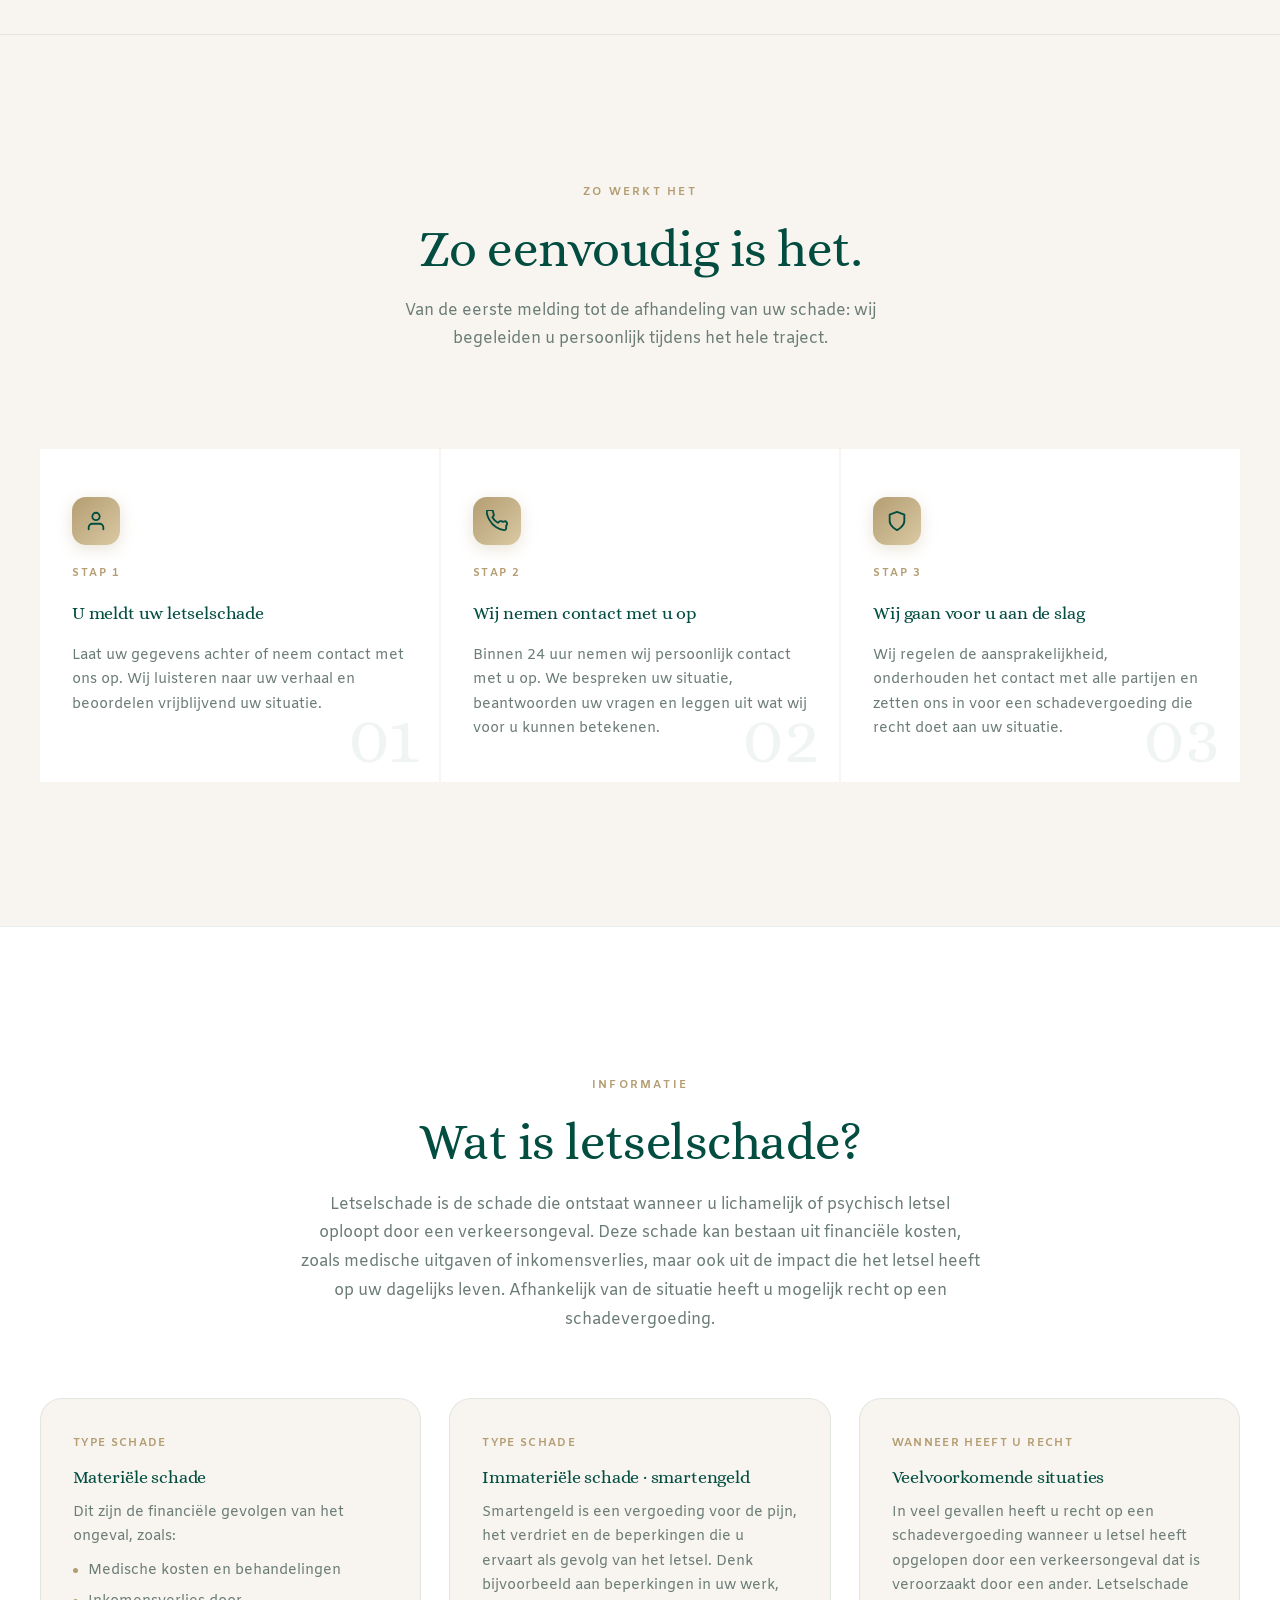
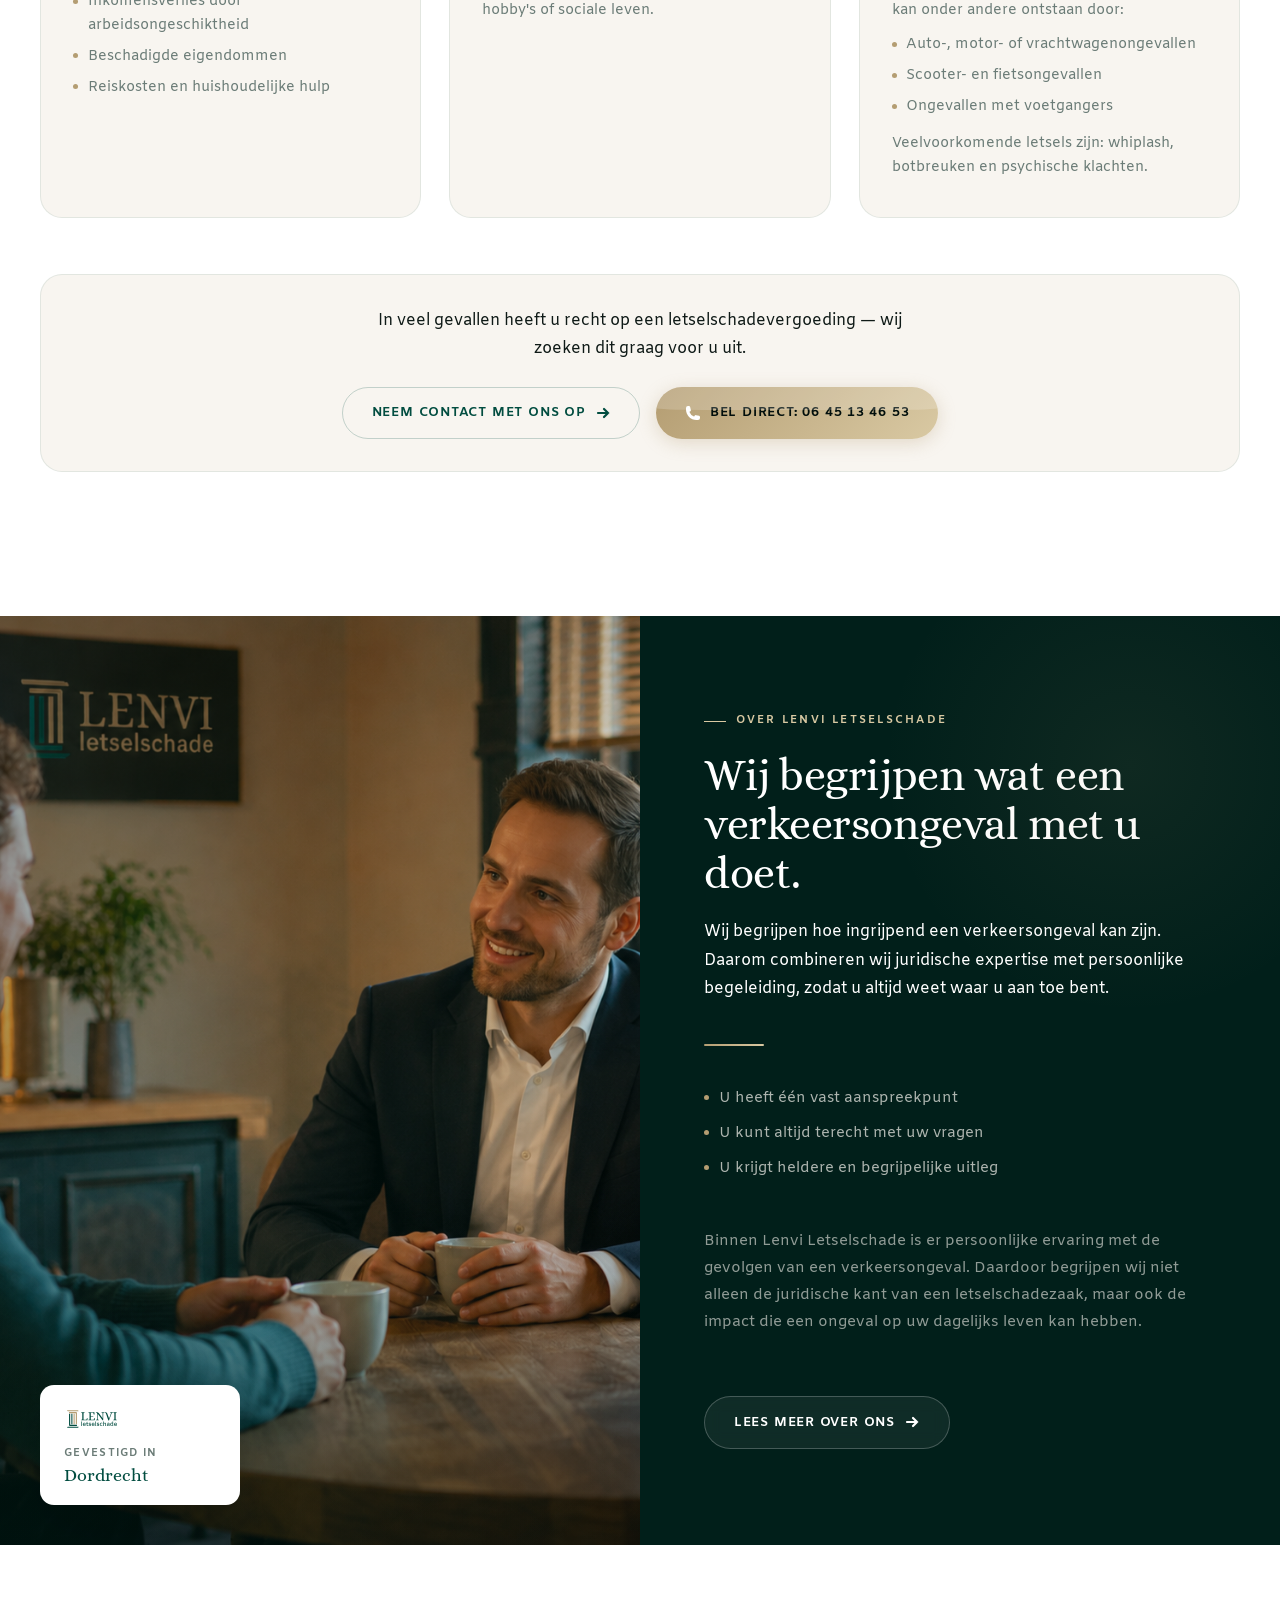
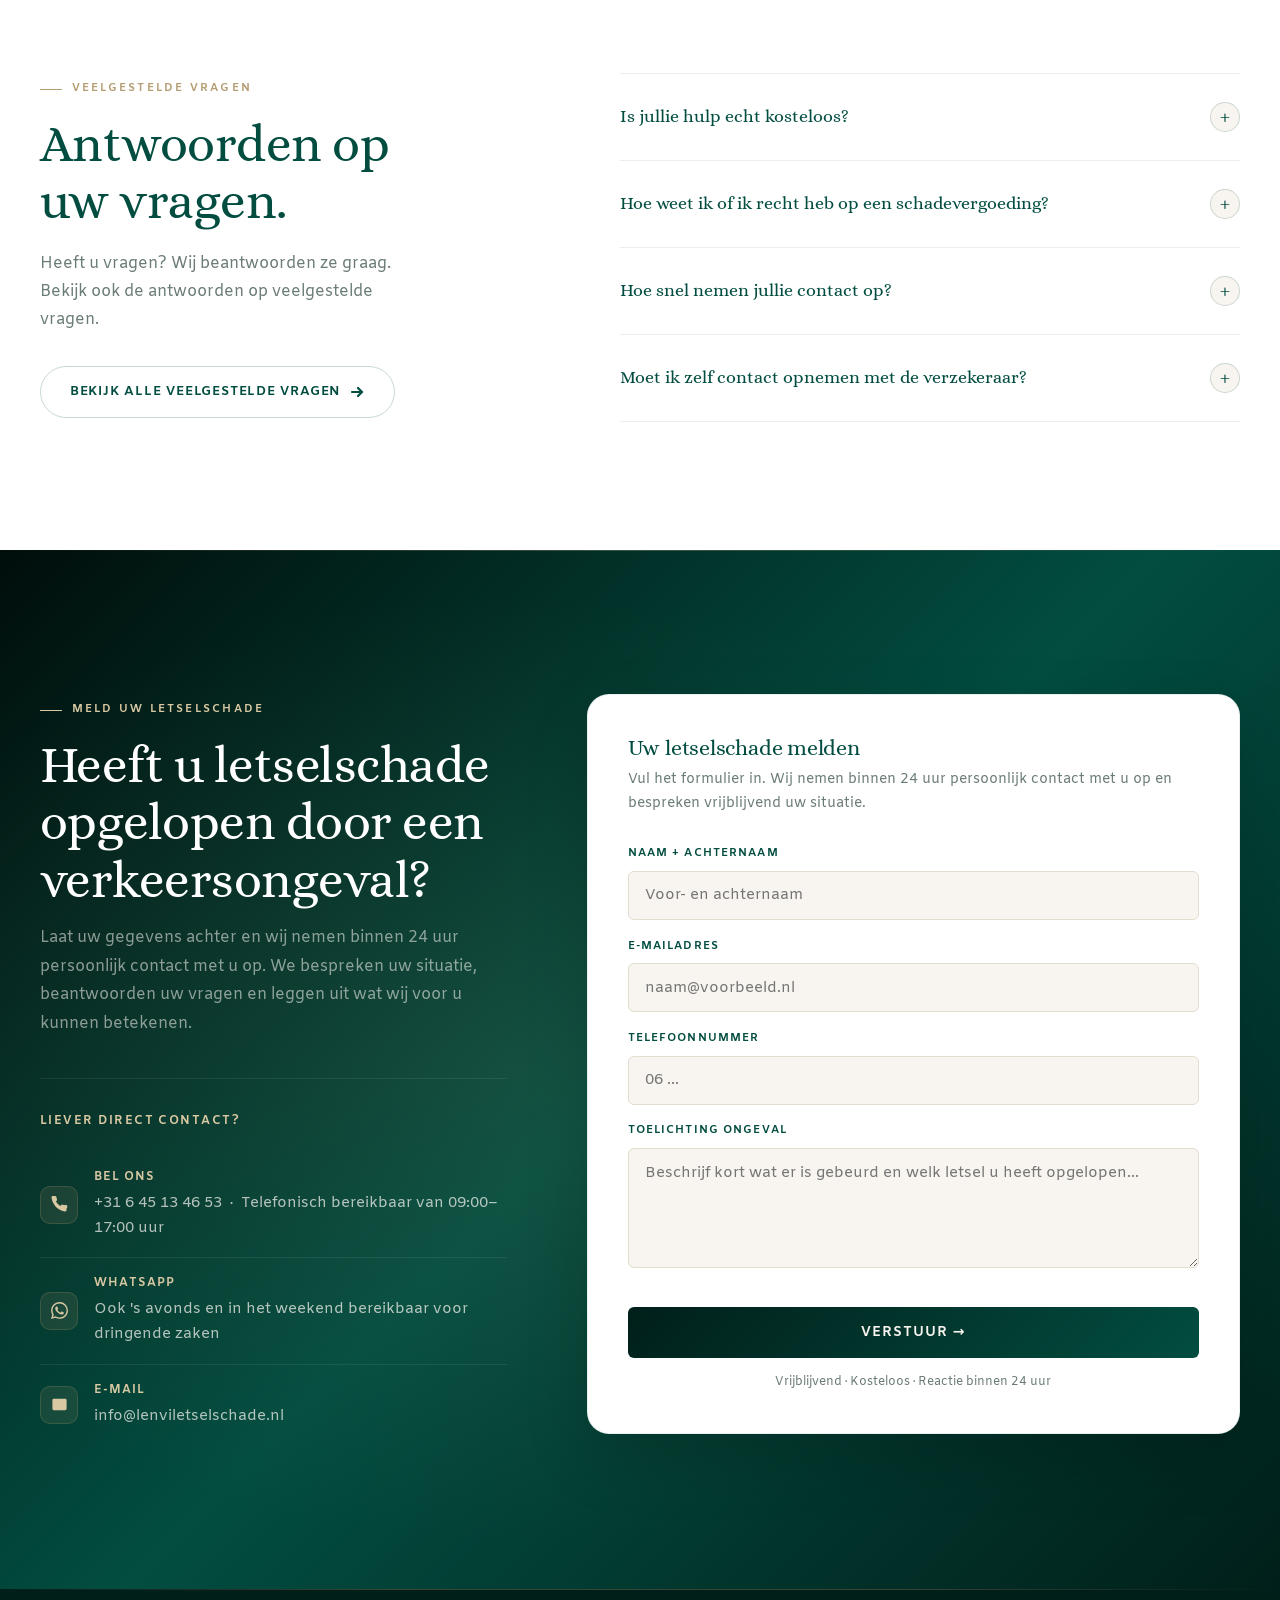
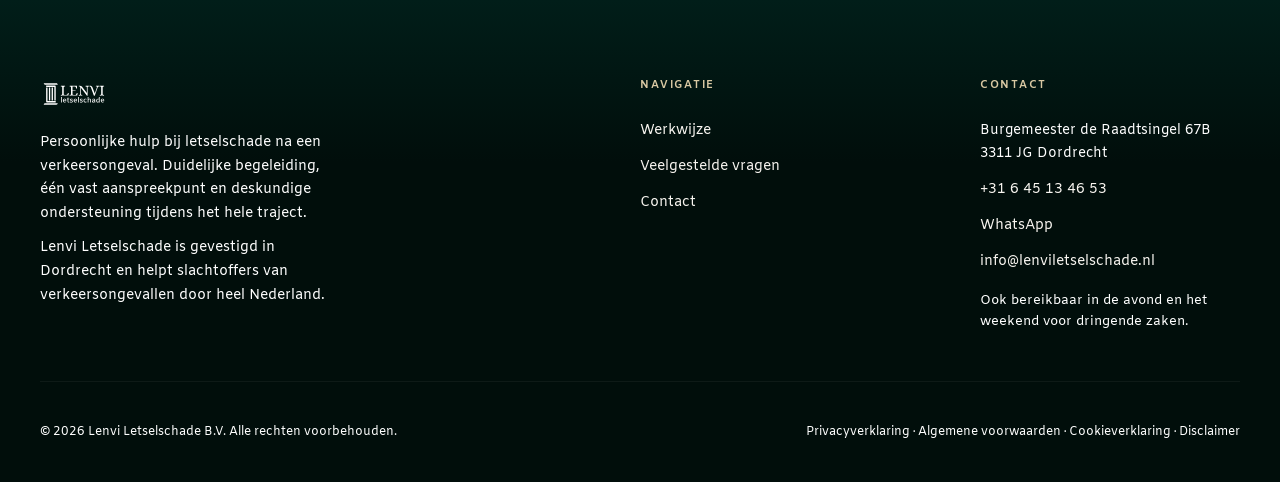
==== commit 451b764c: "Verwijder No Cure No Pay, KVK, hero-subtitels juridisch, Direct bereikbaar label, privacy cleanup Co" ====
--- a/index.html
+++ b/index.html
@@ -1,4 +1,4 @@
-<!DOCTYPE html>
+﻿<!DOCTYPE html>
 <html lang="nl">
 <head>
   <meta charset="UTF-8" />
@@ -625,7 +625,7 @@
         <a href="index.html"><img src="assets/icons/logo-wit.svg" alt="Lenvi" class="footer-logo" /></a>
         <p class="footer-tagline">Persoonlijke hulp bij letselschade na een verkeersongeval. Duidelijke begeleiding, één vast aanspreekpunt en deskundige ondersteuning tijdens het hele traject.</p>
         <p class="footer-tagline" style="margin-top:0.6rem; color:rgba(248,245,240,0.38);">Lenvi Letselschade is gevestigd in Dordrecht en helpt slachtoffers van verkeersongevallen door heel Nederland.</p>
-        <div class="footer-badge">No Cure, No Pay</div>
+        
       </div>
       <div class="footer-col">
         <h5>Navigatie</h5>
@@ -639,7 +639,7 @@
         <h5>Contact</h5>
         <ul>
           <li style="color:rgba(248,245,240,0.55); font-size:0.85rem; line-height:1.7;">Burgemeester de Raadtsingel 67B<br>3311 JG Dordrecht</li>
-          <li style="color:rgba(248,245,240,0.38); font-size:0.82rem;">KVK: 42111892</li>
+          
           <li><a href="tel:0645134653">+31 6 45 13 46 53</a></li>
           <li><a href="https://wa.me/31645134653">WhatsApp</a></li>
           <li><a href="mailto:info@lenviletselschade.nl">info@lenviletselschade.nl</a></li>
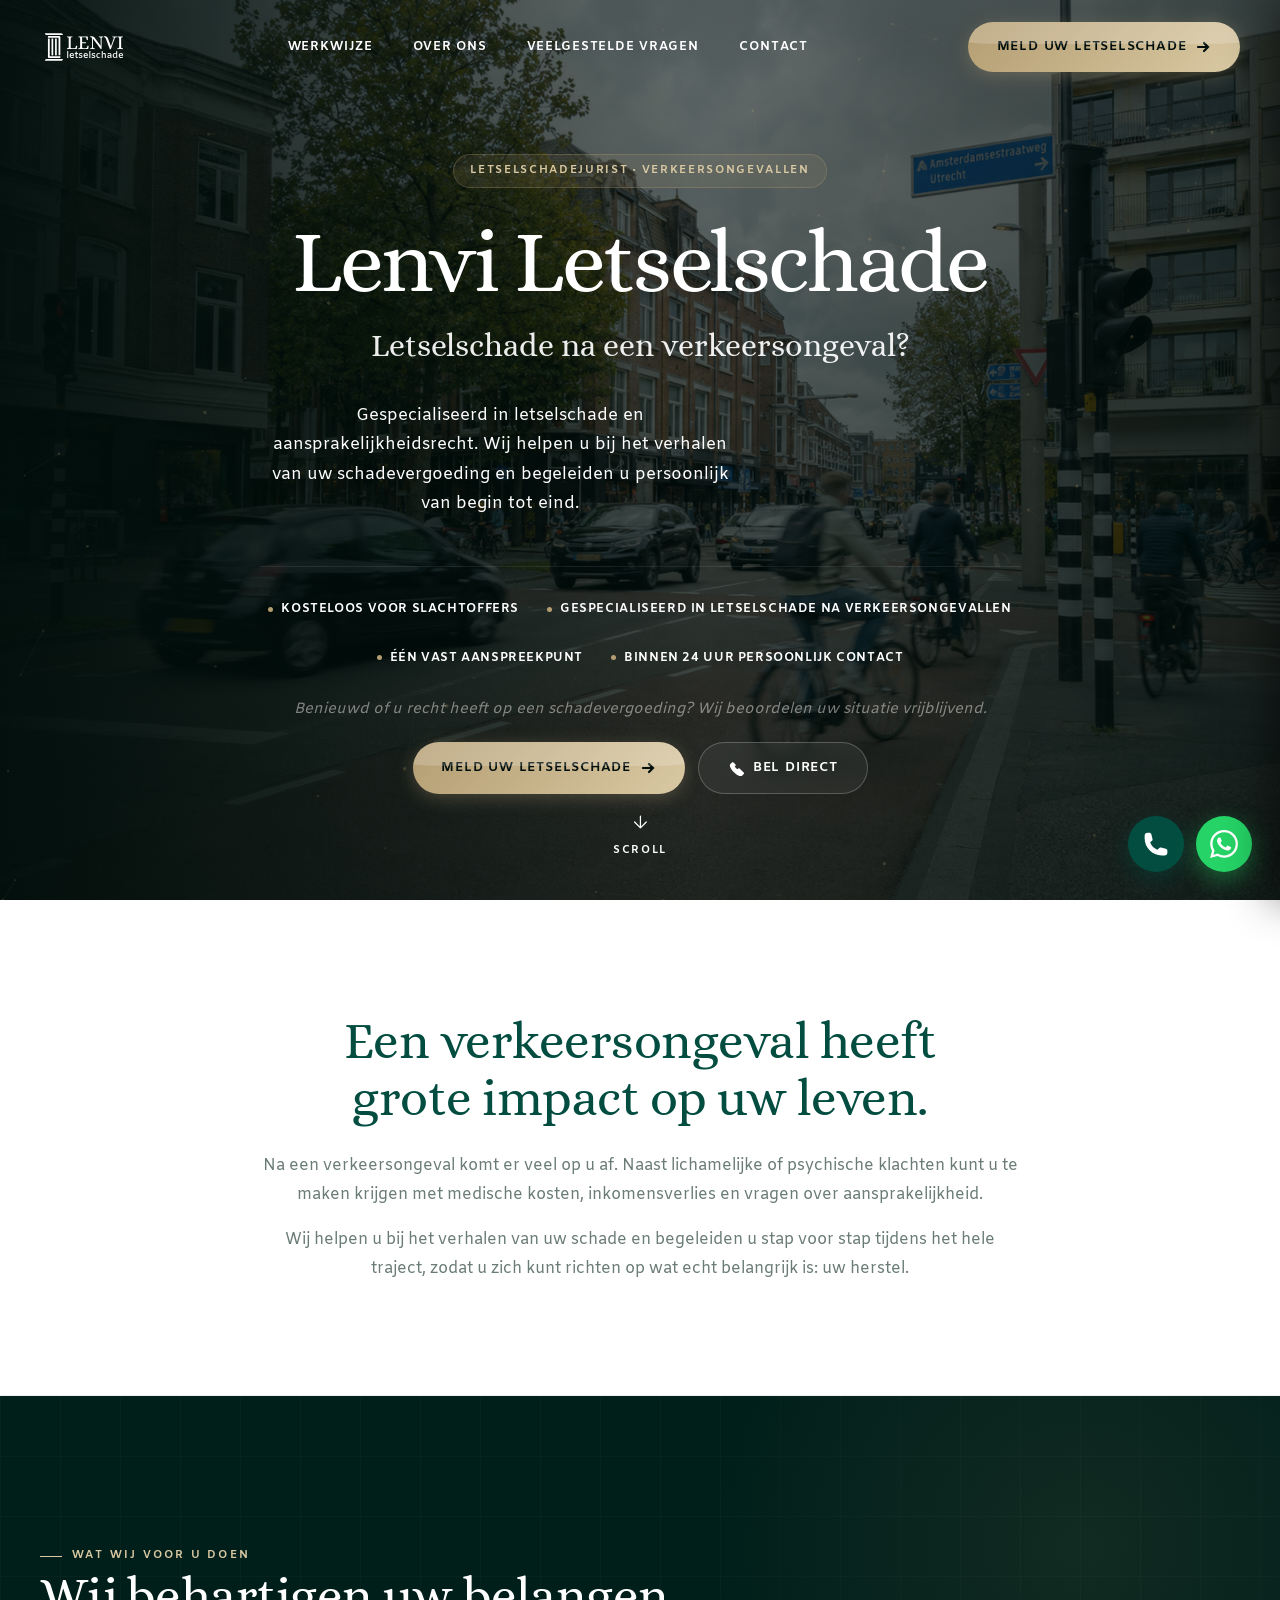
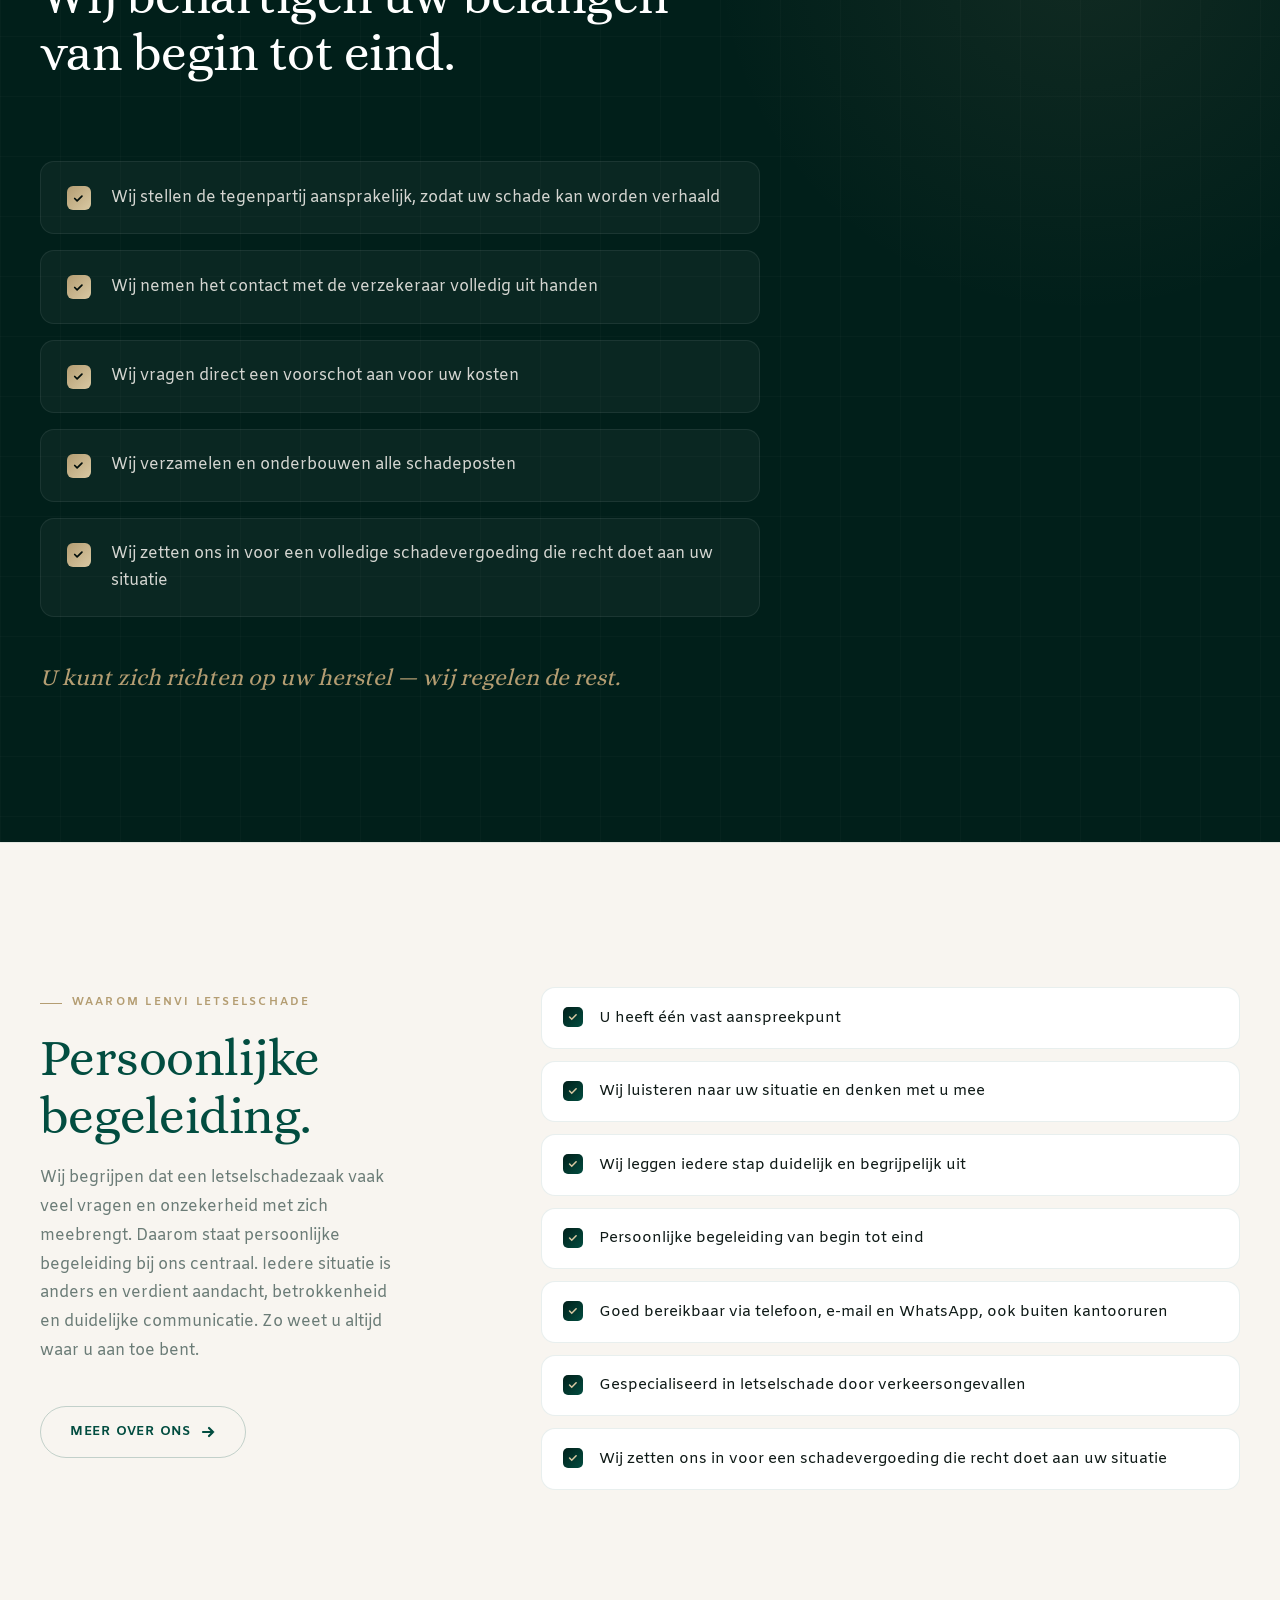
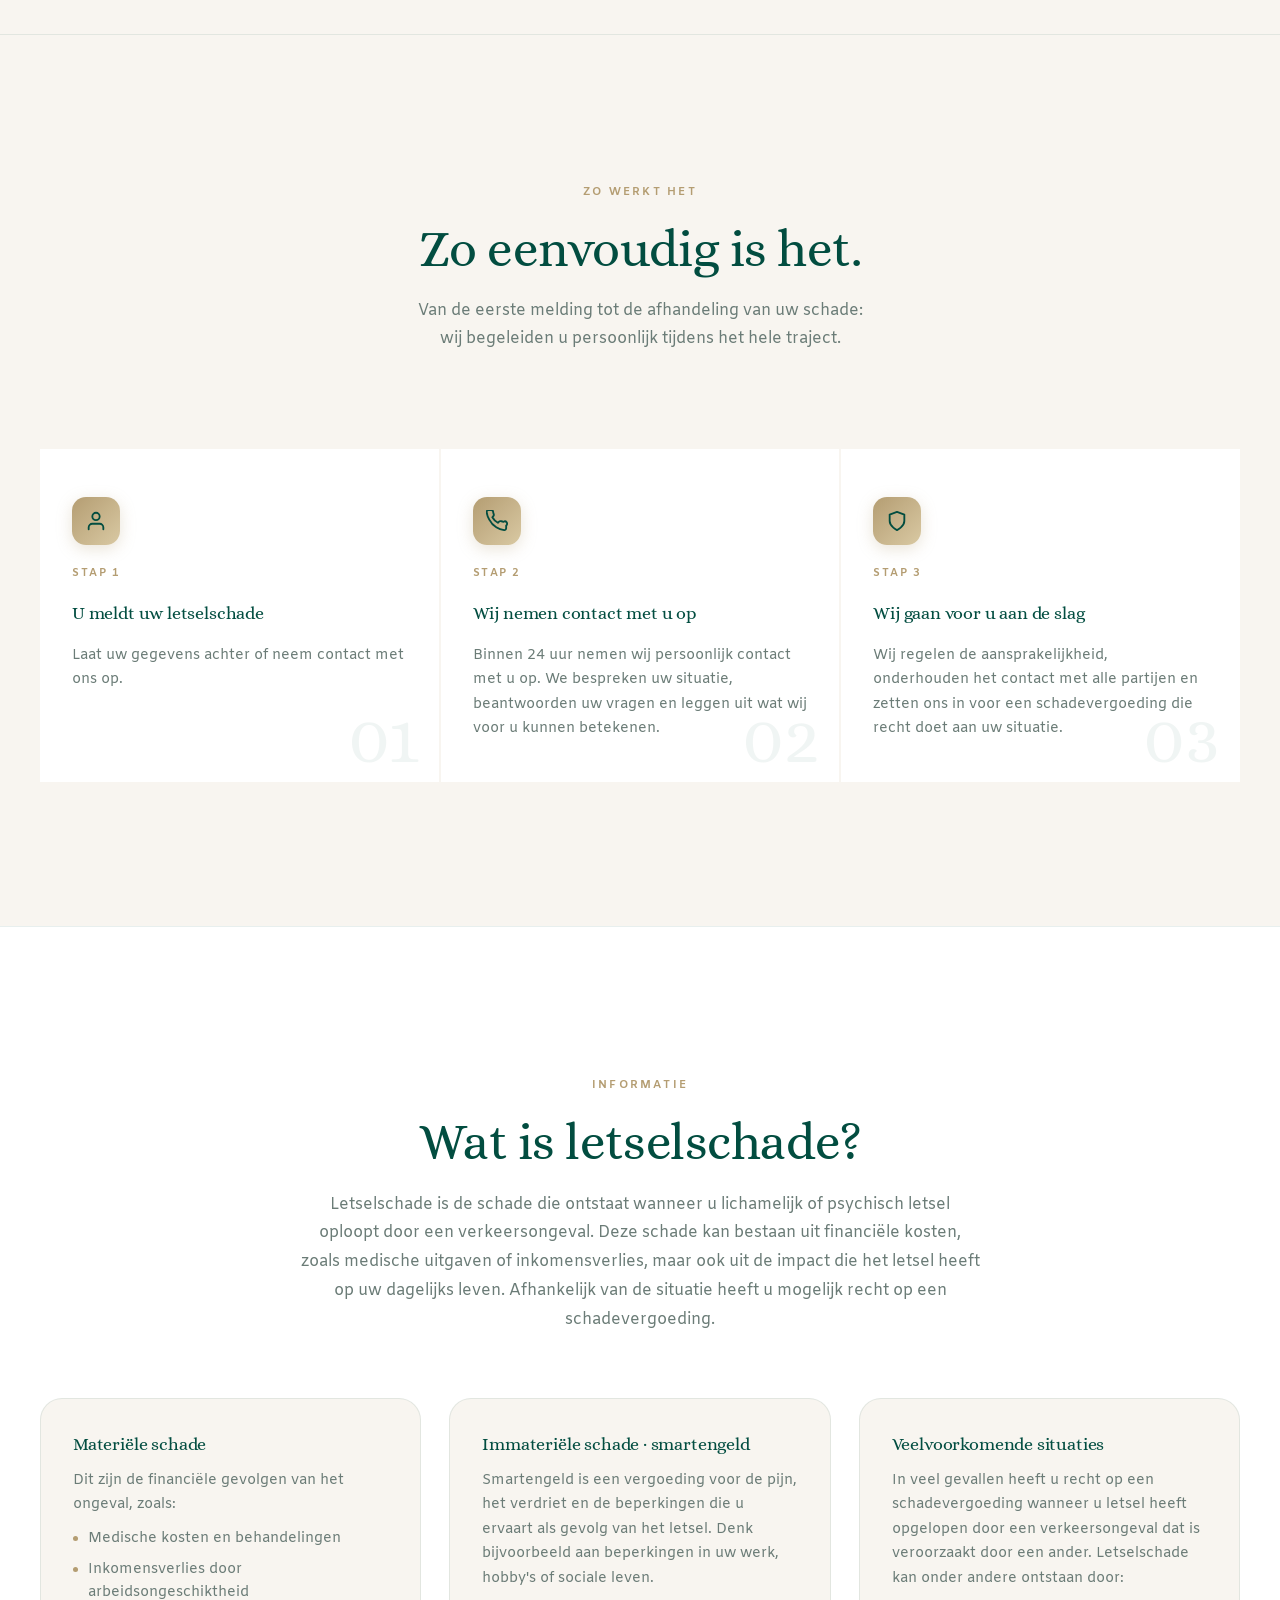
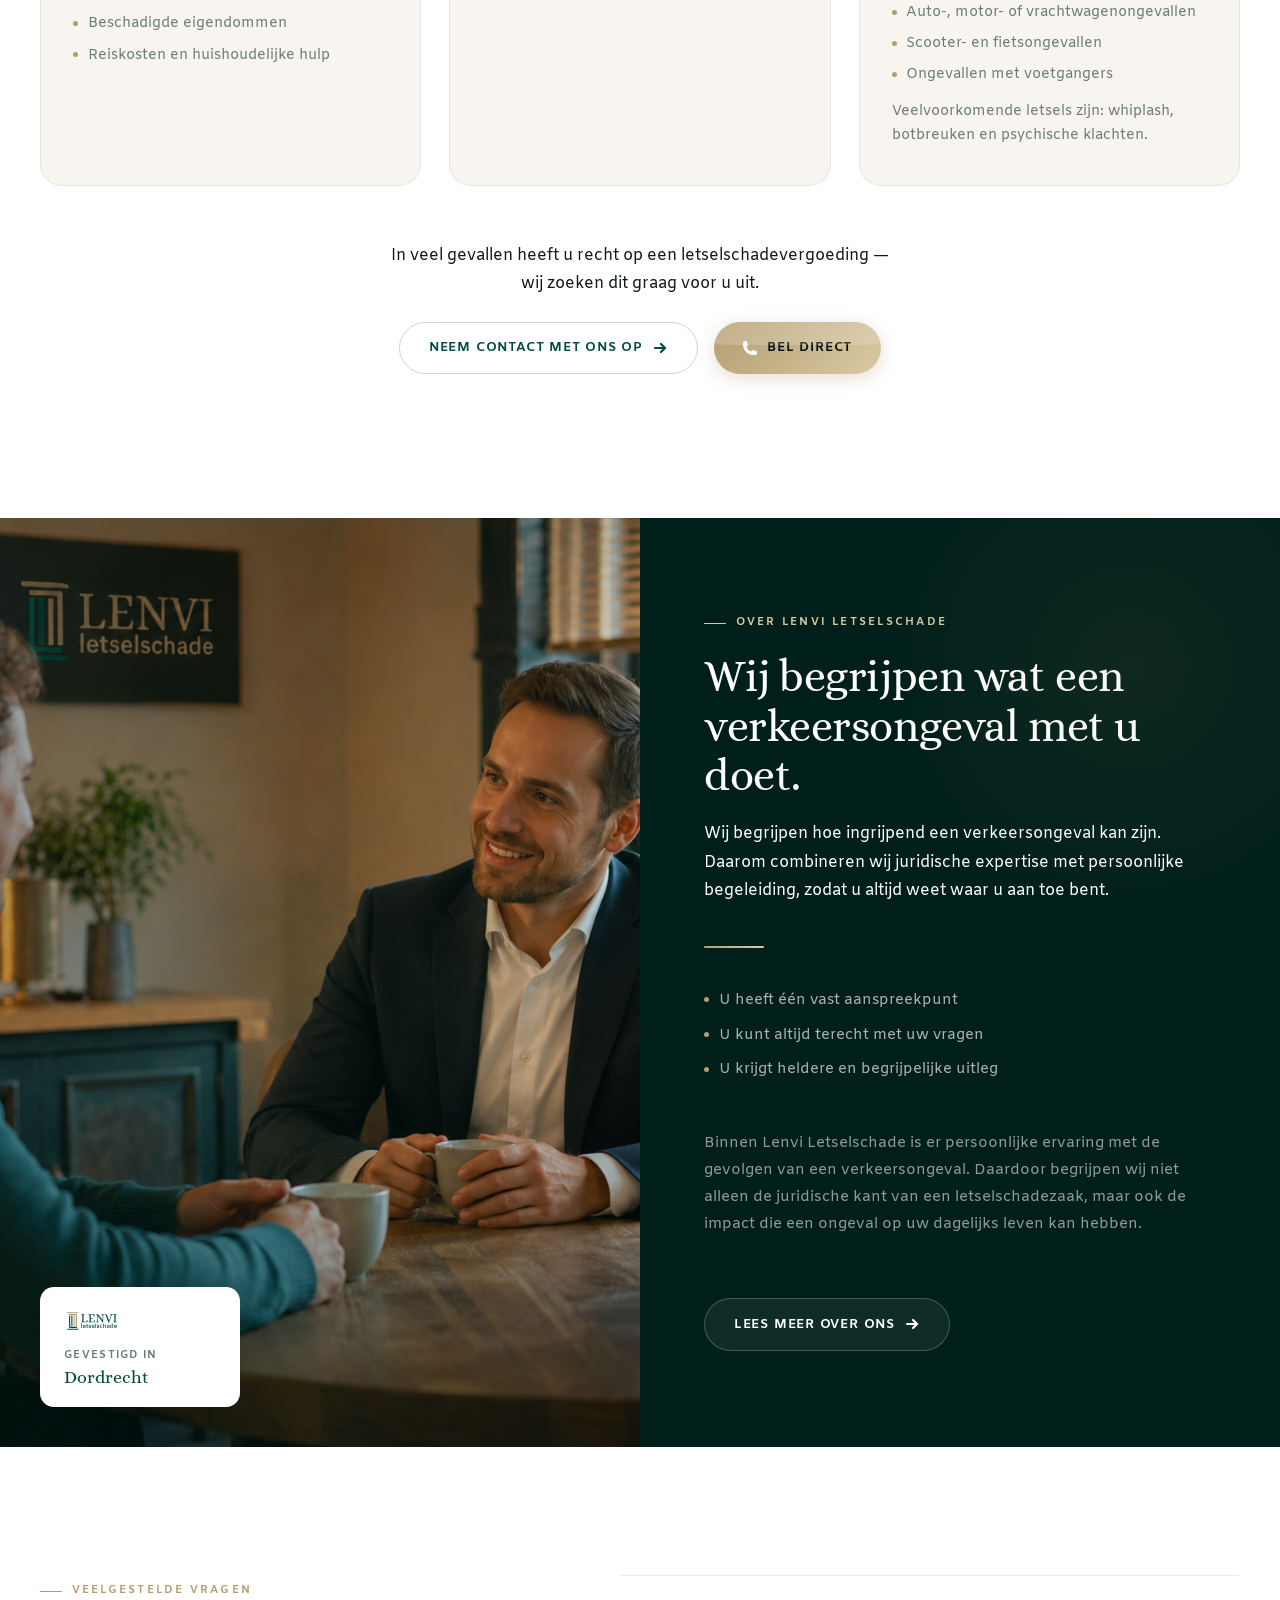
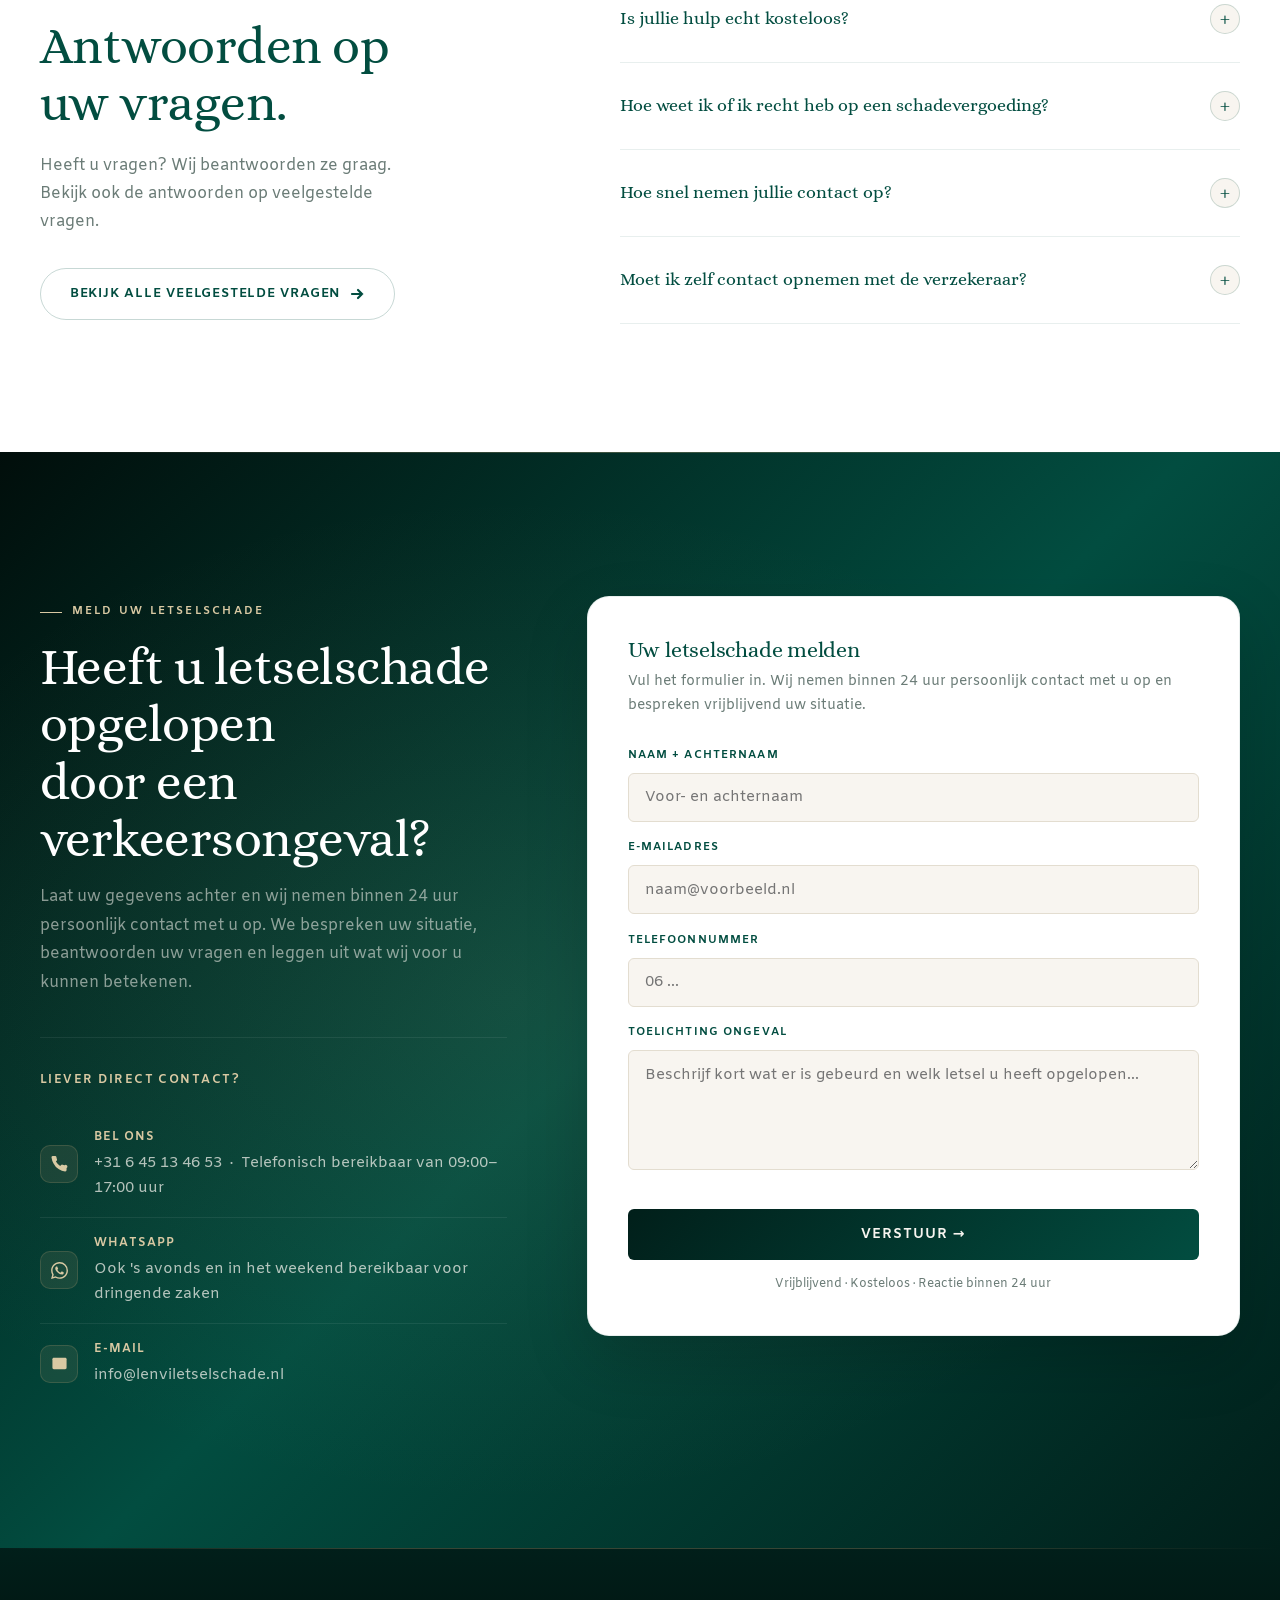
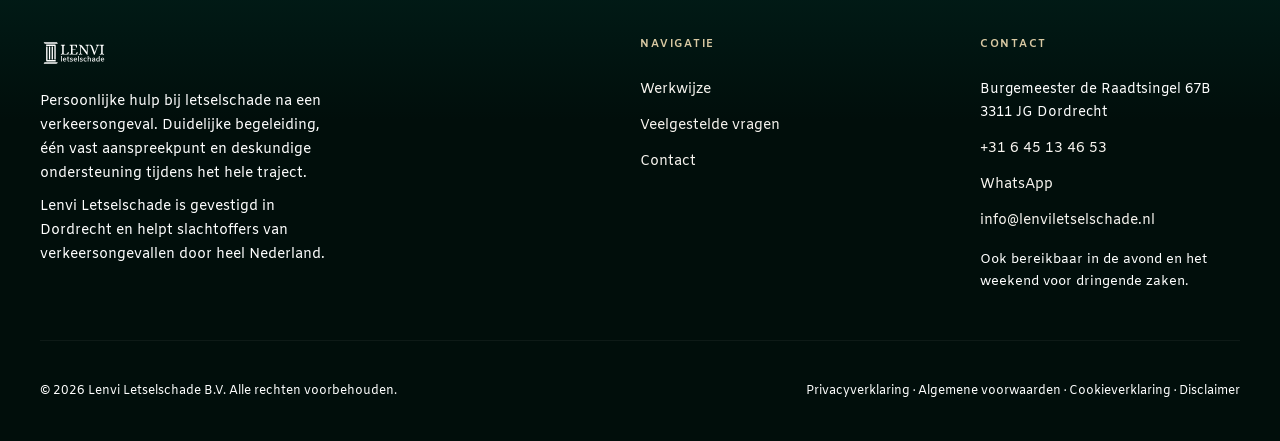
==== commit d4ea408a: "Homepage QA: badge dot, centering, Één, labels, CTA box, line breaks - Remove hero-badge-dot CSS ele" ====
--- a/index.html
+++ b/index.html
@@ -165,7 +165,6 @@
 
       <div class="hero-left" style="max-width:760px; margin:0 auto; text-align:center;">
         <div class="hero-badge reveal">
-          <span class="hero-badge-dot"></span>
           LETSELSCHADEJURIST · VERKEERSONGEVALLEN
         </div>
 
@@ -176,10 +175,10 @@
           Gespecialiseerd in letselschade en aansprakelijkheidsrecht. Wij helpen u bij het verhalen van uw schadevergoeding en begeleiden u persoonlijk van begin tot eind.
         </p>
 
-        <div class="hero-trust reveal d3">
+        <div class="hero-trust reveal d3" style="justify-content:center;">
           <div class="hero-trust-item">Kosteloos voor slachtoffers</div>
           <div class="hero-trust-item">Gespecialiseerd in letselschade na verkeersongevallen</div>
-          <div class="hero-trust-item">Eén vast aanspreekpunt</div>
+          <div class="hero-trust-item">Één vast aanspreekpunt</div>
           <div class="hero-trust-item">Binnen 24 uur persoonlijk contact</div>
         </div>
 
@@ -187,7 +186,7 @@
           Benieuwd of u recht heeft op een schadevergoeding? Wij beoordelen uw situatie vrijblijvend.
         </p>
 
-        <div class="hero-actions reveal d3">
+        <div class="hero-actions reveal d3" style="justify-content:center;">
           <a href="contact.html" class="btn btn-gold">
             Meld uw letselschade
             <svg viewBox="0 0 16 16" fill="none" stroke="currentColor" stroke-width="2.2" stroke-linecap="round"><path d="M3 8h10M9 4l4 4-4 4"/></svg>
@@ -337,7 +336,7 @@
     <div class="process-header reveal">
       <span class="label label-center">Zo werkt het</span>
       <h2 style="margin-top:1rem;">Zo eenvoudig is het.</h2>
-      <p>Van de eerste melding tot de afhandeling van uw schade: wij begeleiden u persoonlijk tijdens het hele traject.</p>
+      <p>Van de eerste melding tot de afhandeling van uw schade:<br>wij begeleiden u persoonlijk tijdens het hele traject.</p>
     </div>
 
     <div class="process-steps three-col">
@@ -350,7 +349,7 @@
         </div>
         <div class="process-step-tag">Stap 1</div>
         <h3>U meldt uw letselschade</h3>
-        <p>Laat uw gegevens achter of neem contact met ons op. Wij luisteren naar uw verhaal en beoordelen vrijblijvend uw situatie.</p>
+        <p>Laat uw gegevens achter of neem contact met ons op.</p>
       </div>
 
       <div class="process-step reveal d1">
@@ -397,7 +396,6 @@
     <div class="ls-grid">
 
       <div class="ls-card reveal">
-        <div class="ls-card-label">Type schade</div>
         <h3>Materiële schade</h3>
         <p>Dit zijn de financiële gevolgen van het ongeval, zoals:</p>
         <ul>
@@ -409,13 +407,11 @@
       </div>
 
       <div class="ls-card reveal d1">
-        <div class="ls-card-label">Type schade</div>
         <h3>Immateriële schade · smartengeld</h3>
         <p>Smartengeld is een vergoeding voor de pijn, het verdriet en de beperkingen die u ervaart als gevolg van het letsel. Denk bijvoorbeeld aan beperkingen in uw werk, hobby's of sociale leven.</p>
       </div>
 
       <div class="ls-card reveal d2">
-        <div class="ls-card-label">Wanneer heeft u recht</div>
         <h3>Veelvoorkomende situaties</h3>
         <p>In veel gevallen heeft u recht op een schadevergoeding wanneer u letsel heeft opgelopen door een verkeersongeval dat is veroorzaakt door een ander. Letselschade kan onder andere ontstaan door:</p>
         <ul>
@@ -428,9 +424,9 @@
 
     </div>
 
-    <div class="reveal" style="text-align:center; margin-top:3.5rem; padding:2rem; background:var(--cream); border-radius:var(--radius-xl); border:1px solid var(--line);">
+    <div class="reveal" style="text-align:center; margin-top:3.5rem;">
       <p style="font-size:1rem; color:var(--ink); line-height:1.75; max-width:580px; margin:0 auto;">
-        In veel gevallen heeft u recht op een letselschadevergoeding — wij zoeken dit graag voor u uit.
+        In veel gevallen heeft u recht op een letselschadevergoeding —<br>wij zoeken dit graag voor u uit.
       </p>
       <div style="display:flex; flex-wrap:wrap; justify-content:center; gap:1rem; margin-top:1.5rem;">
         <a href="contact.html" class="btn btn-outline-green">
@@ -439,7 +435,7 @@
         </a>
         <a href="tel:0645134653" class="btn btn-gold">
           <svg viewBox="0 0 24 24" fill="white" style="width:16px;height:16px;flex-shrink:0;"><path fill-rule="evenodd" d="M1.5 4.5a3 3 0 013-3h1.372c.86 0 1.61.586 1.819 1.42l1.105 4.423a1.875 1.875 0 01-.694 1.955l-1.293.97c-.135.101-.164.249-.126.352a11.285 11.285 0 006.697 6.697c.103.038.25.009.352-.126l.97-1.293a1.875 1.875 0 011.955-.694l4.423 1.105c.834.209 1.42.959 1.42 1.82V19.5a3 3 0 01-3 3h-2.25C8.552 22.5 1.5 15.448 1.5 6.75V4.5z" clip-rule="evenodd"/></svg>
-          Bel direct: 06 45 13 46 53
+          Bel direct
         </a>
       </div>
     </div>
@@ -544,7 +540,7 @@
 
       <div class="reveal">
         <span class="label" style="color:var(--gold-light);">Meld uw letselschade</span>
-        <h2 style="color:var(--white); margin-top:1rem;">Heeft u letselschade opgelopen door een verkeersongeval?</h2>
+        <h2 style="color:var(--white); margin-top:1rem;">Heeft u letselschade opgelopen<br>door een verkeersongeval?</h2>
         <p style="color:rgba(248,245,240,0.55); margin-top:1rem; line-height:1.78; font-size:1rem;">
           Laat uw gegevens achter en wij nemen binnen 24 uur persoonlijk contact met u op. We bespreken uw situatie, beantwoorden uw vragen en leggen uit wat wij voor u kunnen betekenen.
         </p>
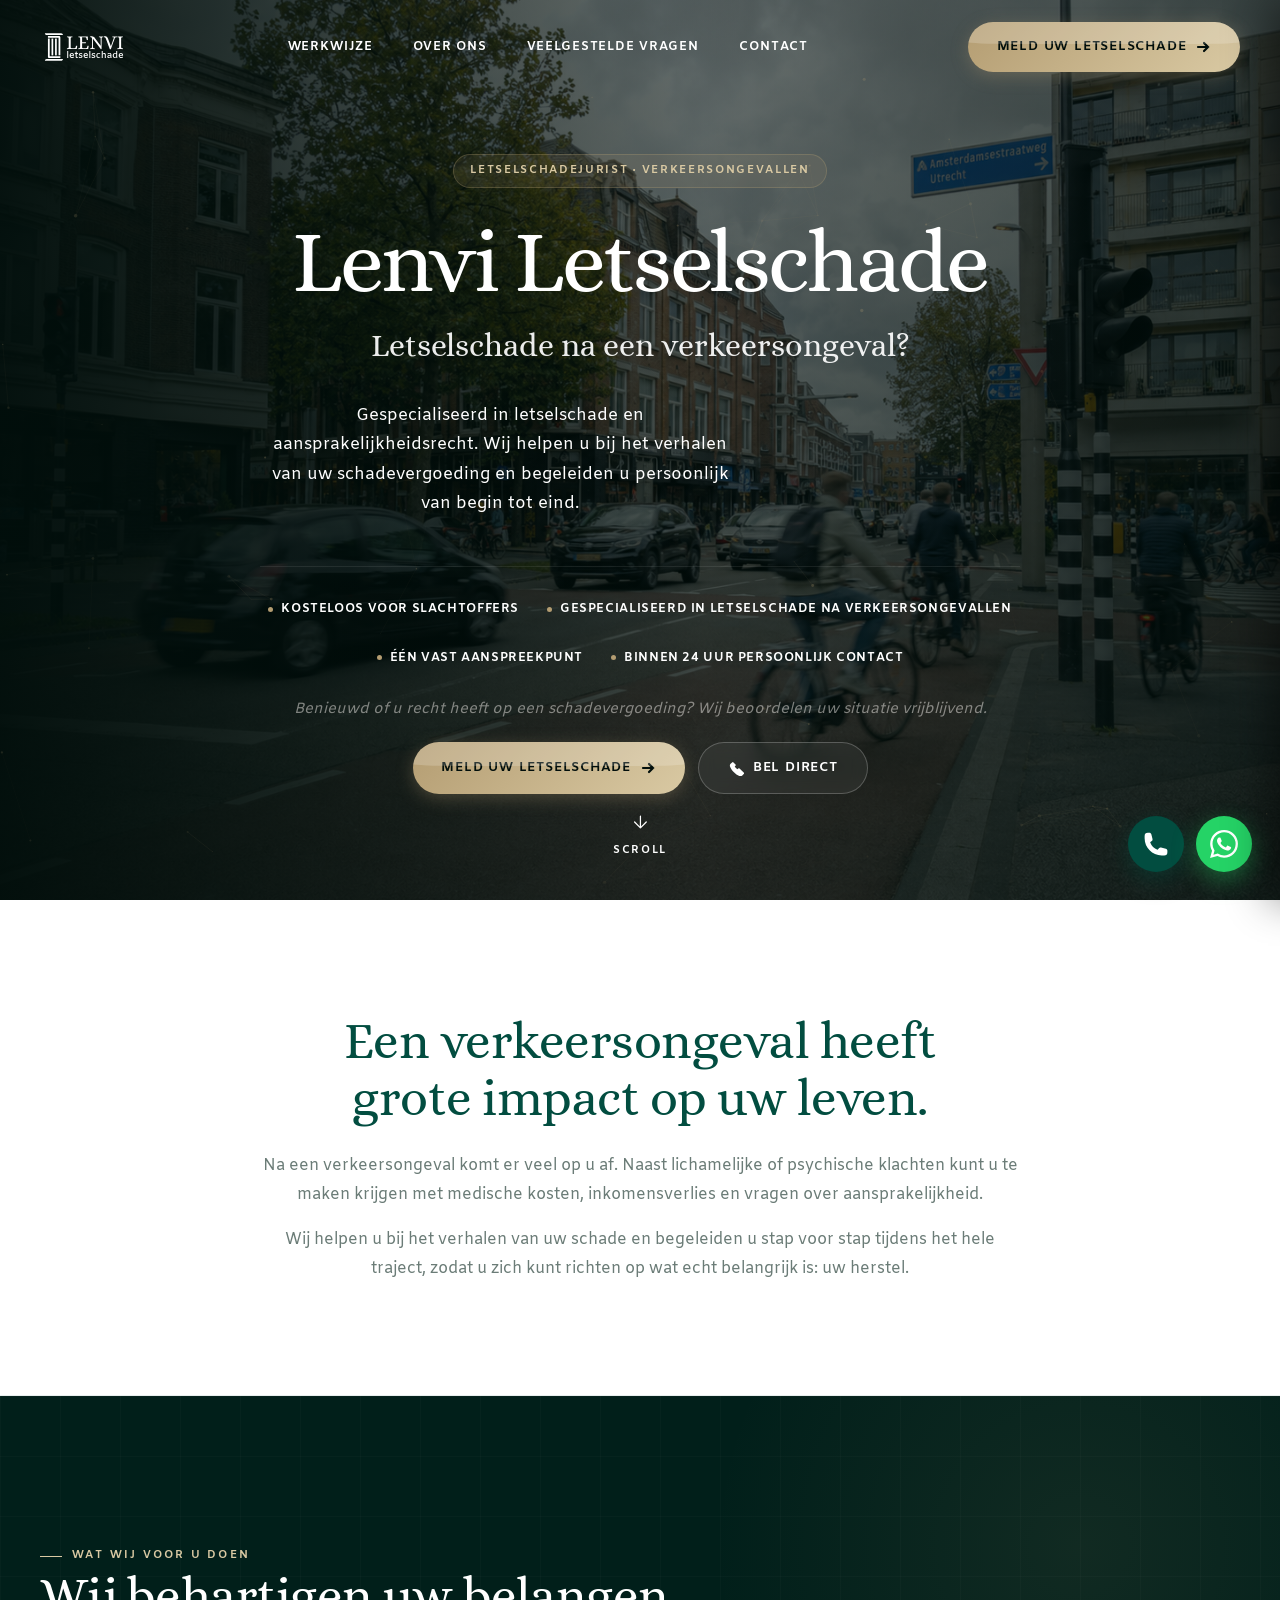
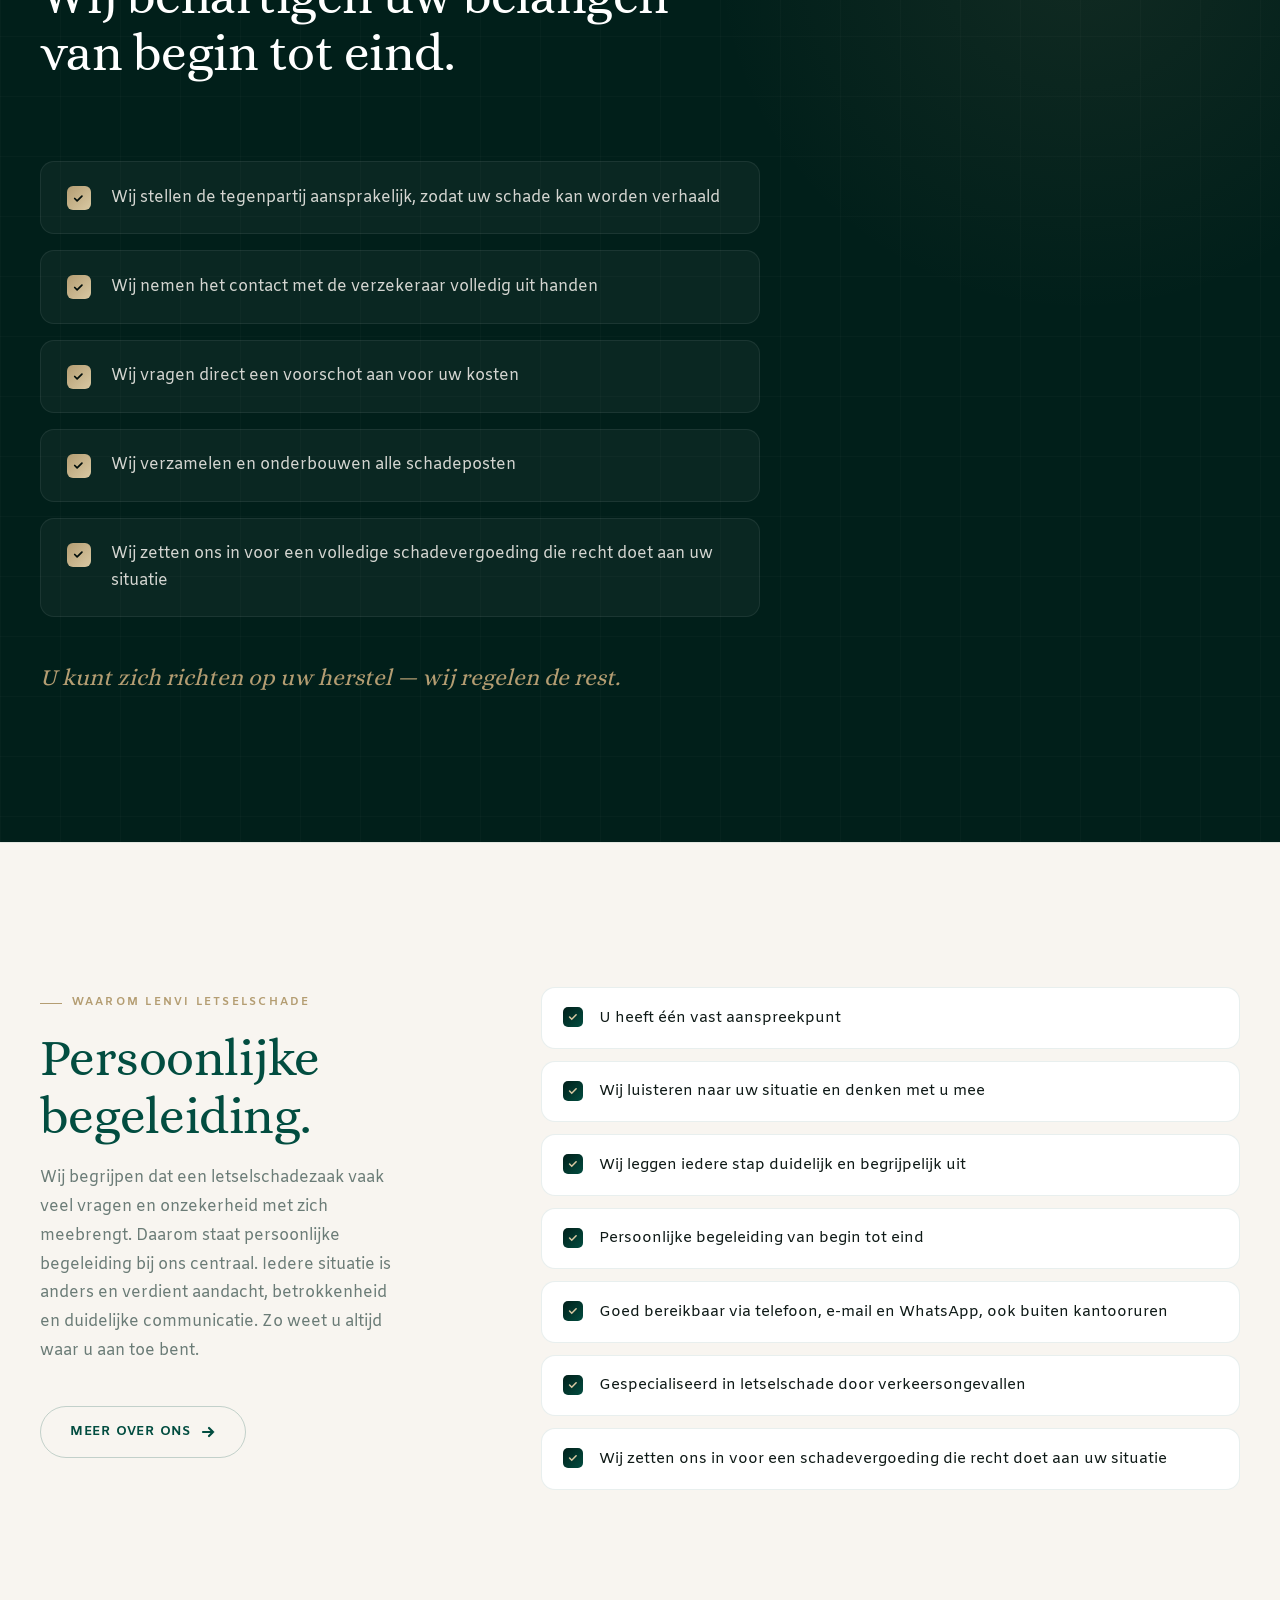
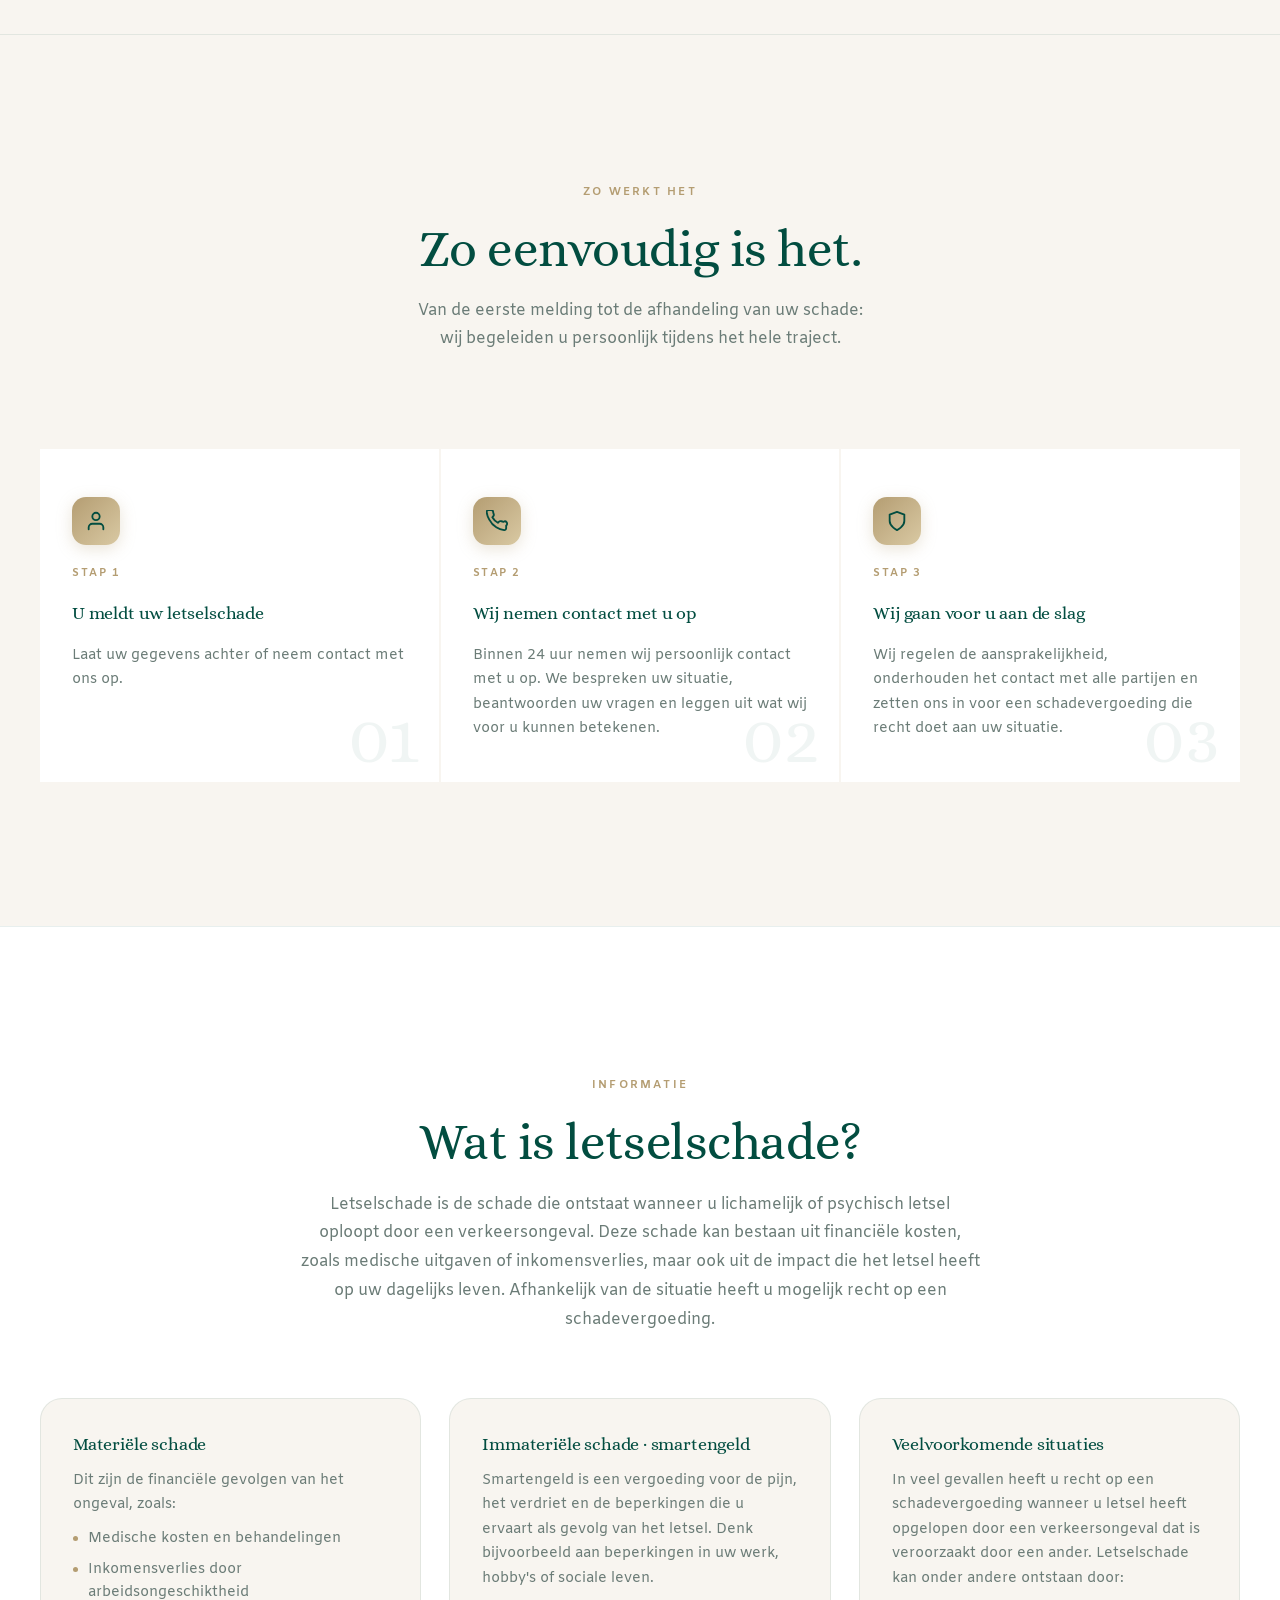
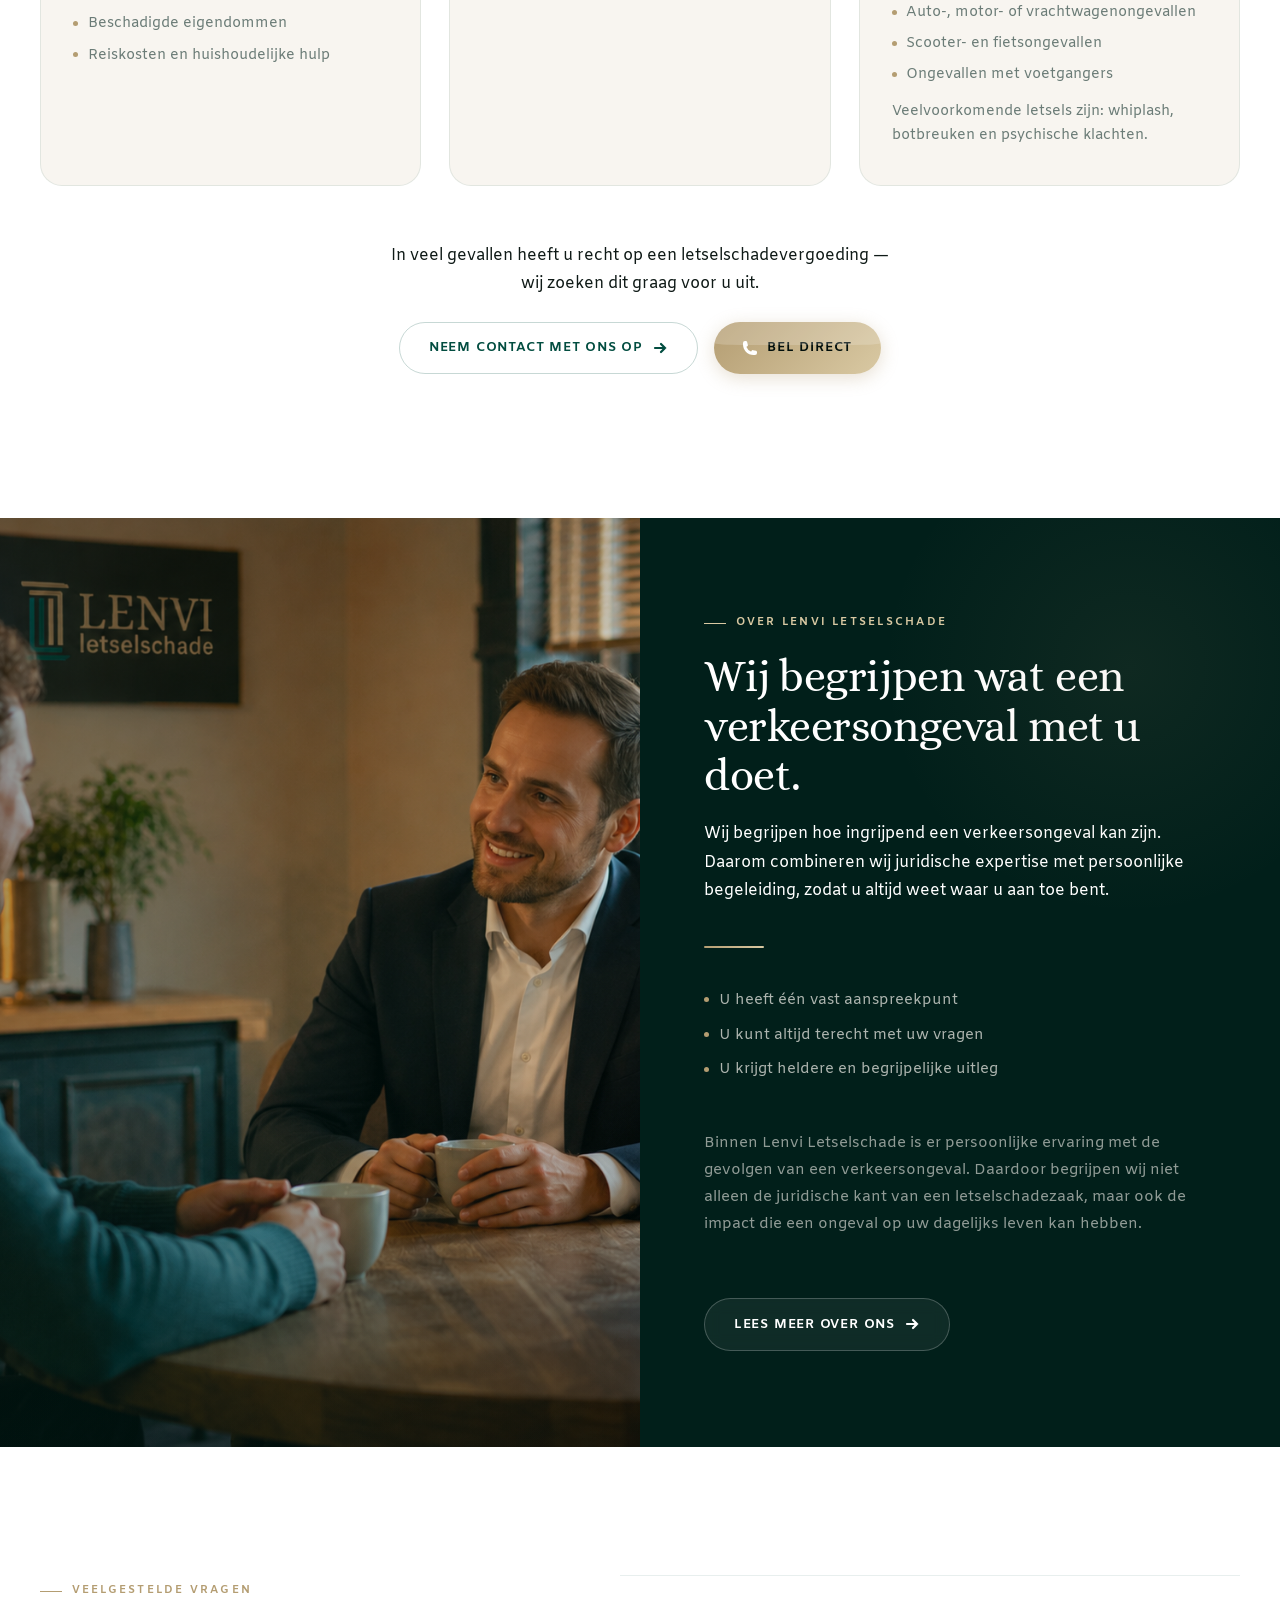
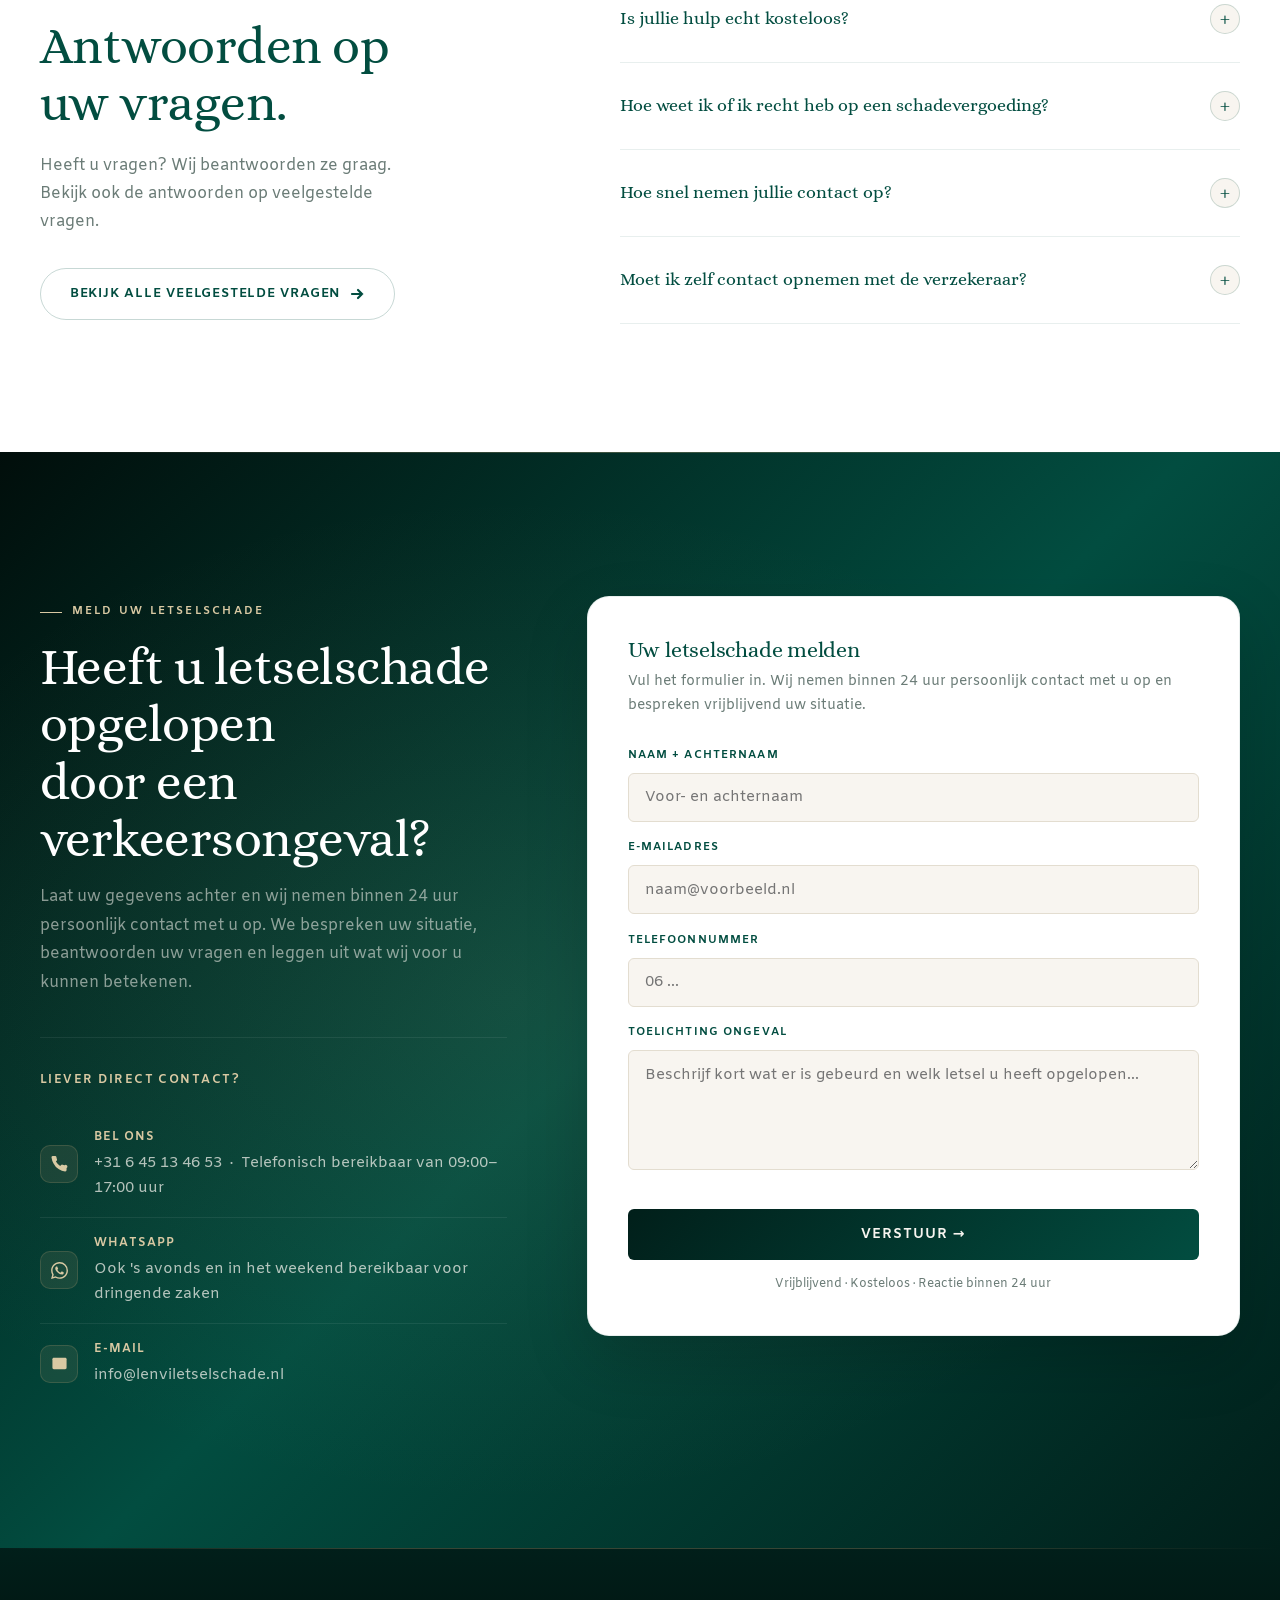
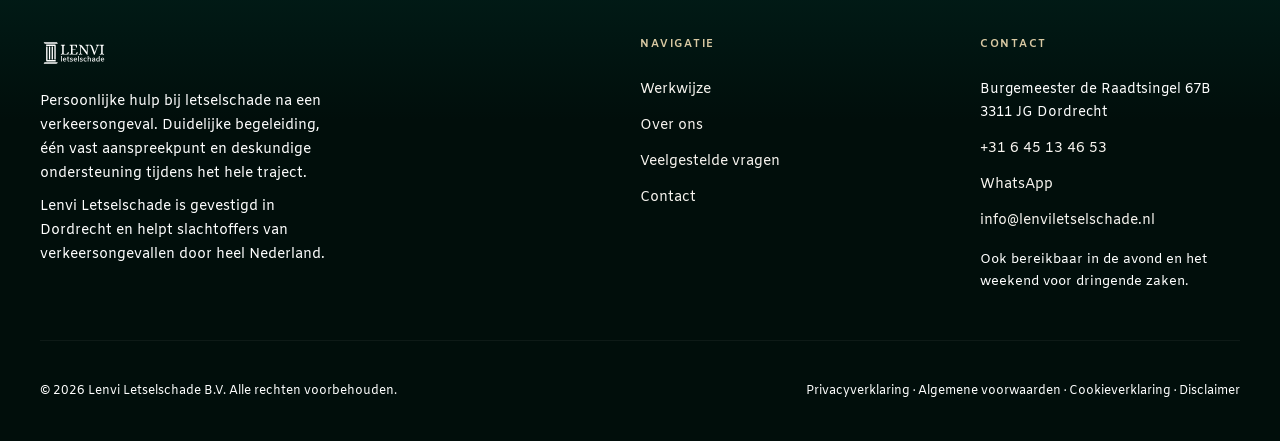
==== commit e2144052: "QA batch 2: bedankt, footer Over ons, werkwijze stappen 2-7, over/faq/index bedankt.html: - Tekst in" ====
--- a/index.html
+++ b/index.html
@@ -450,11 +450,6 @@
   <div class="about-photo reveal">
     <div class="about-photo-img"></div>
     <div class="about-photo-overlay"></div>
-    <div class="about-photo-badge">
-      <img src="assets/icons/logo-main.svg" alt="Lenvi" style="height:28px; width:auto; display:block; margin-bottom:0.75rem;" />
-      <div class="about-photo-badge-label">Gevestigd in</div>
-      <div class="about-photo-badge-val" style="font-size:1.1rem;">Dordrecht</div>
-    </div>
   </div>
 
   <div class="about-content reveal d1">
@@ -627,6 +622,7 @@
         <h5>Navigatie</h5>
         <ul>
           <li><a href="werkwijze.html">Werkwijze</a></li>
+          <li><a href="over.html">Over ons</a></li>
           <li><a href="faq.html">Veelgestelde vragen</a></li>
           <li><a href="contact.html">Contact</a></li>
         </ul>
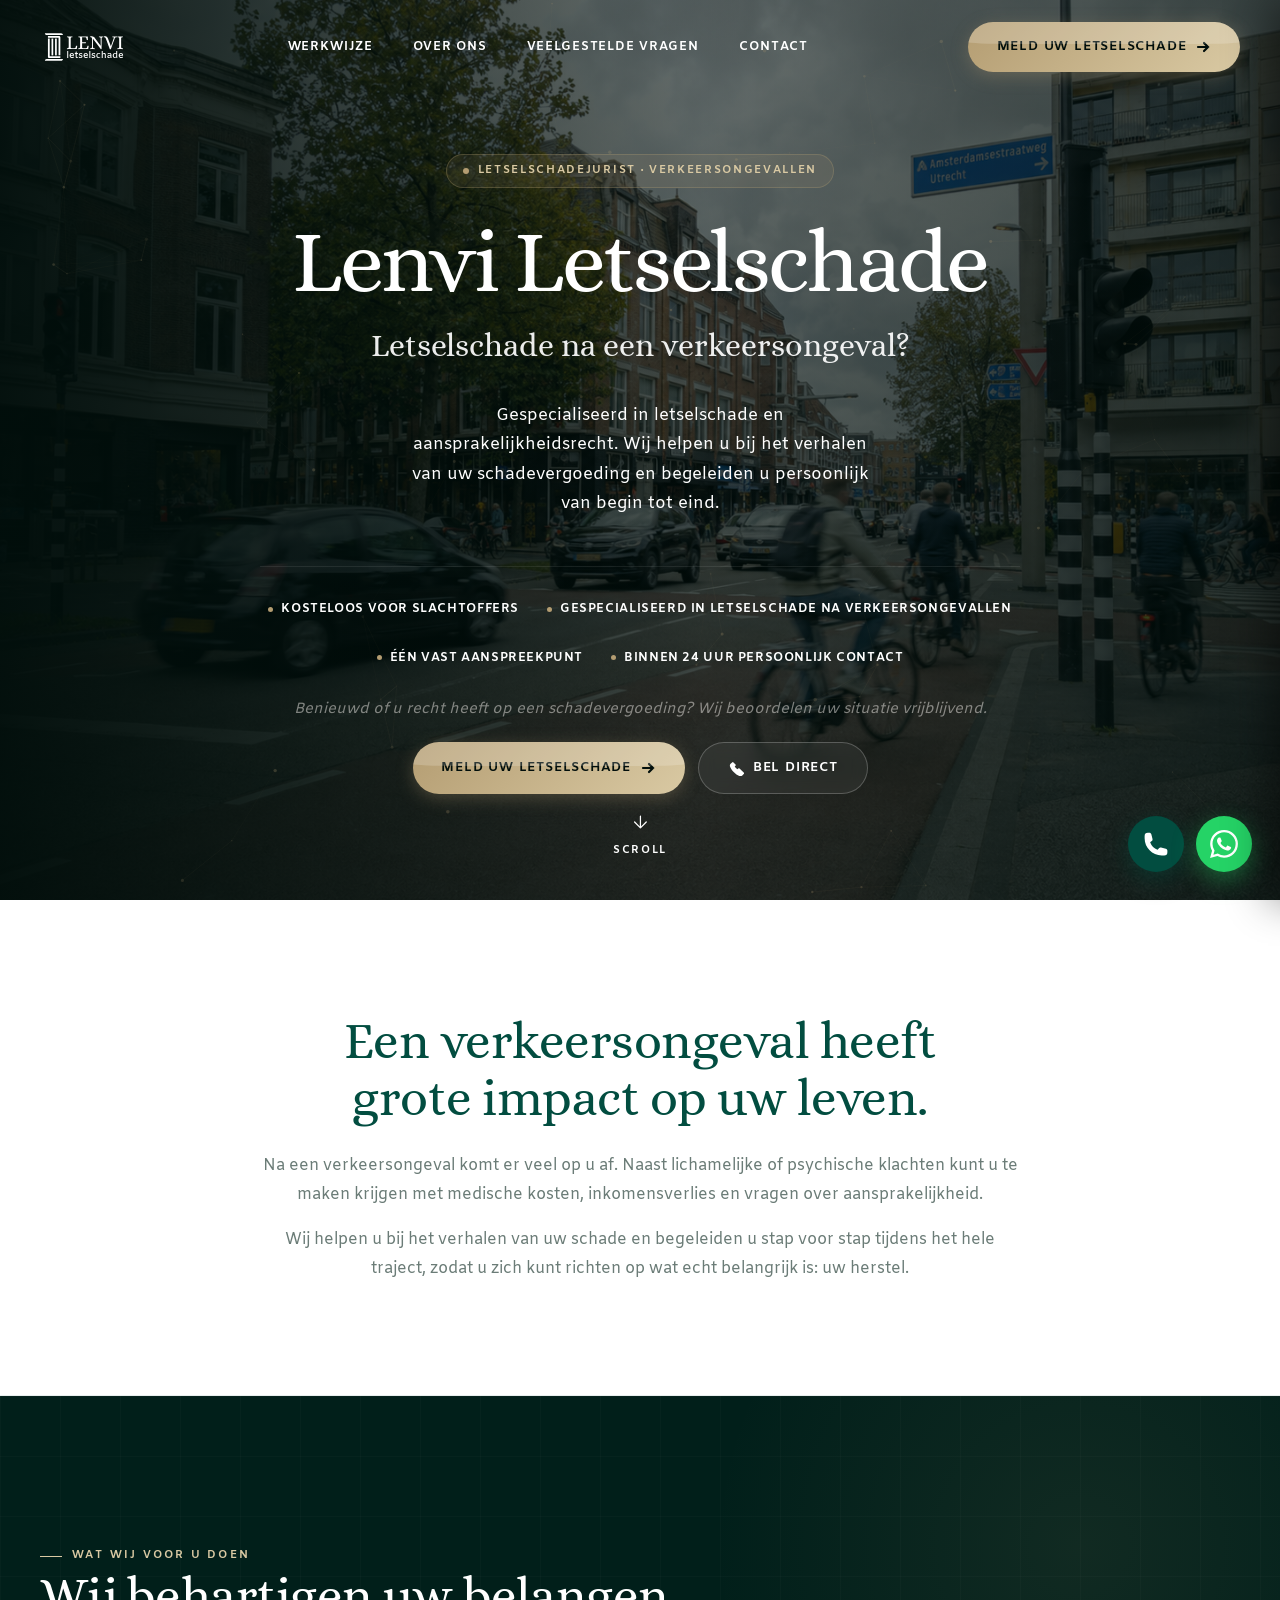
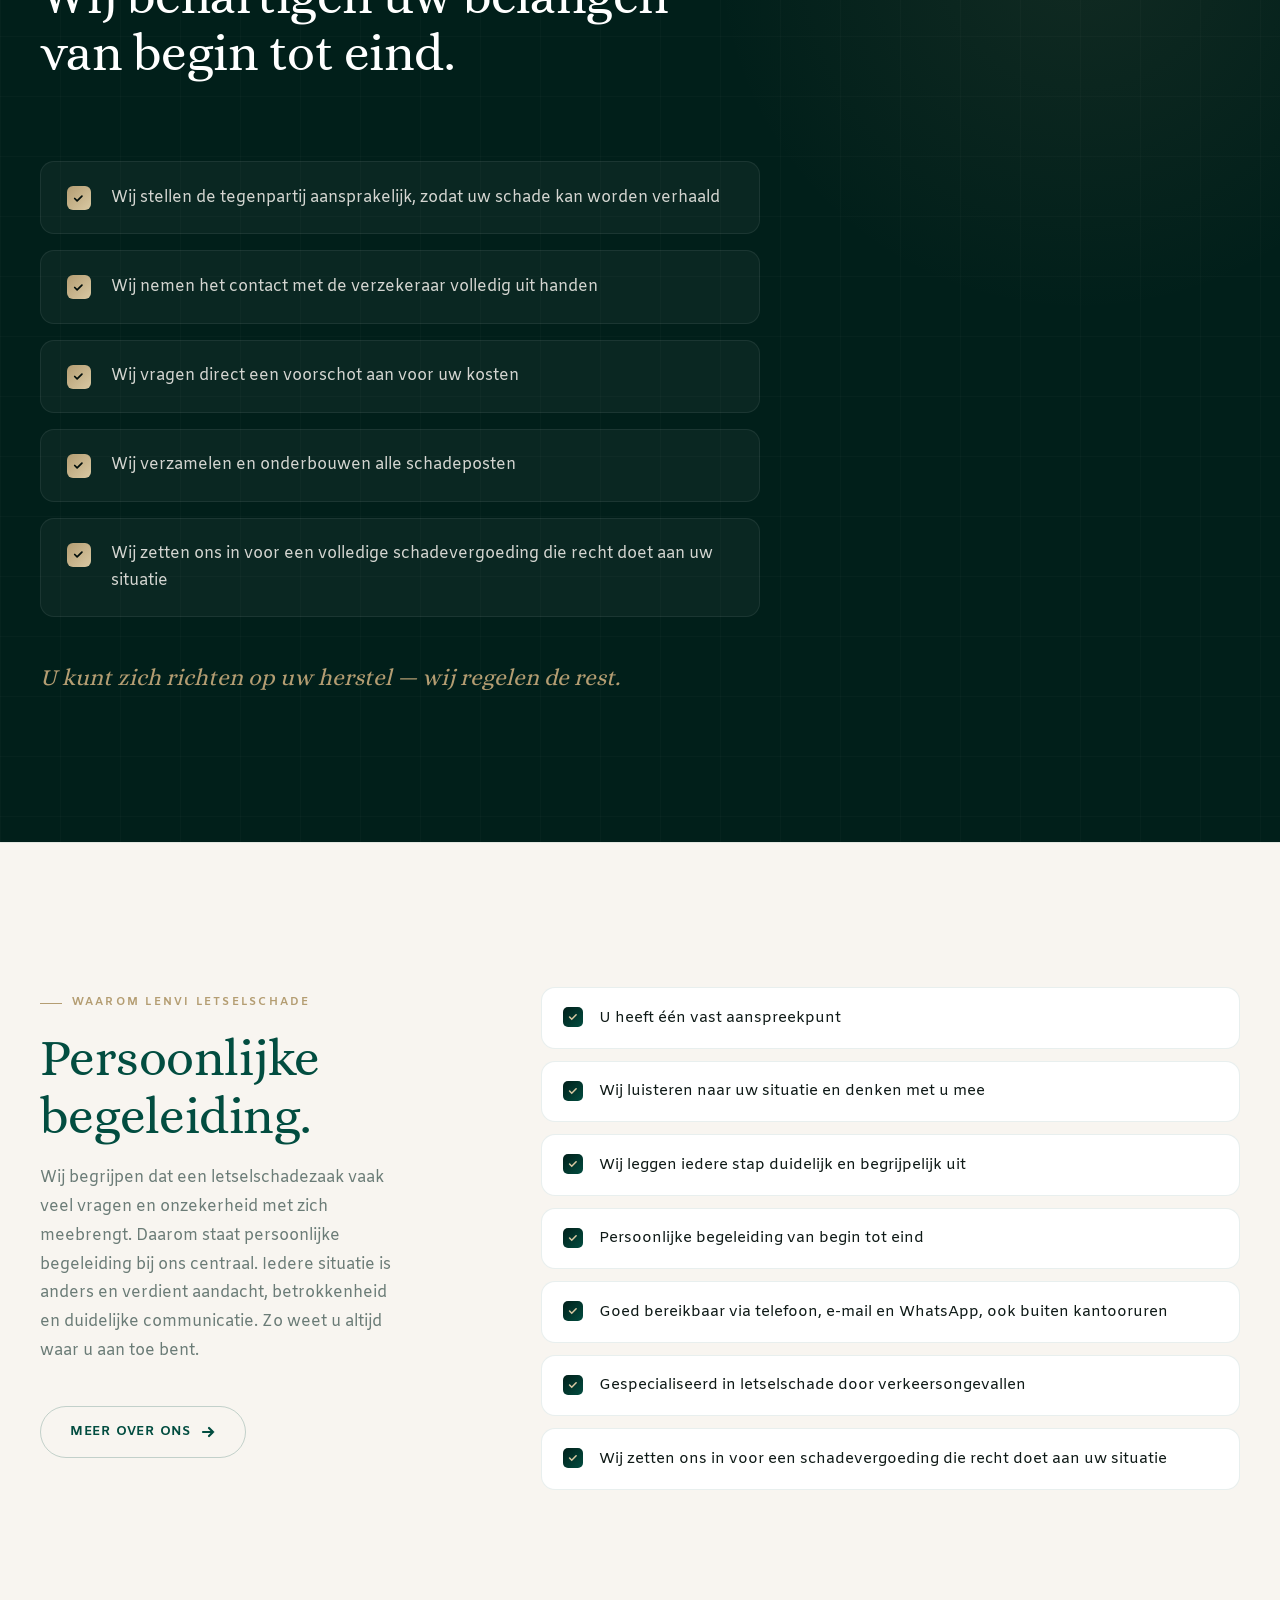
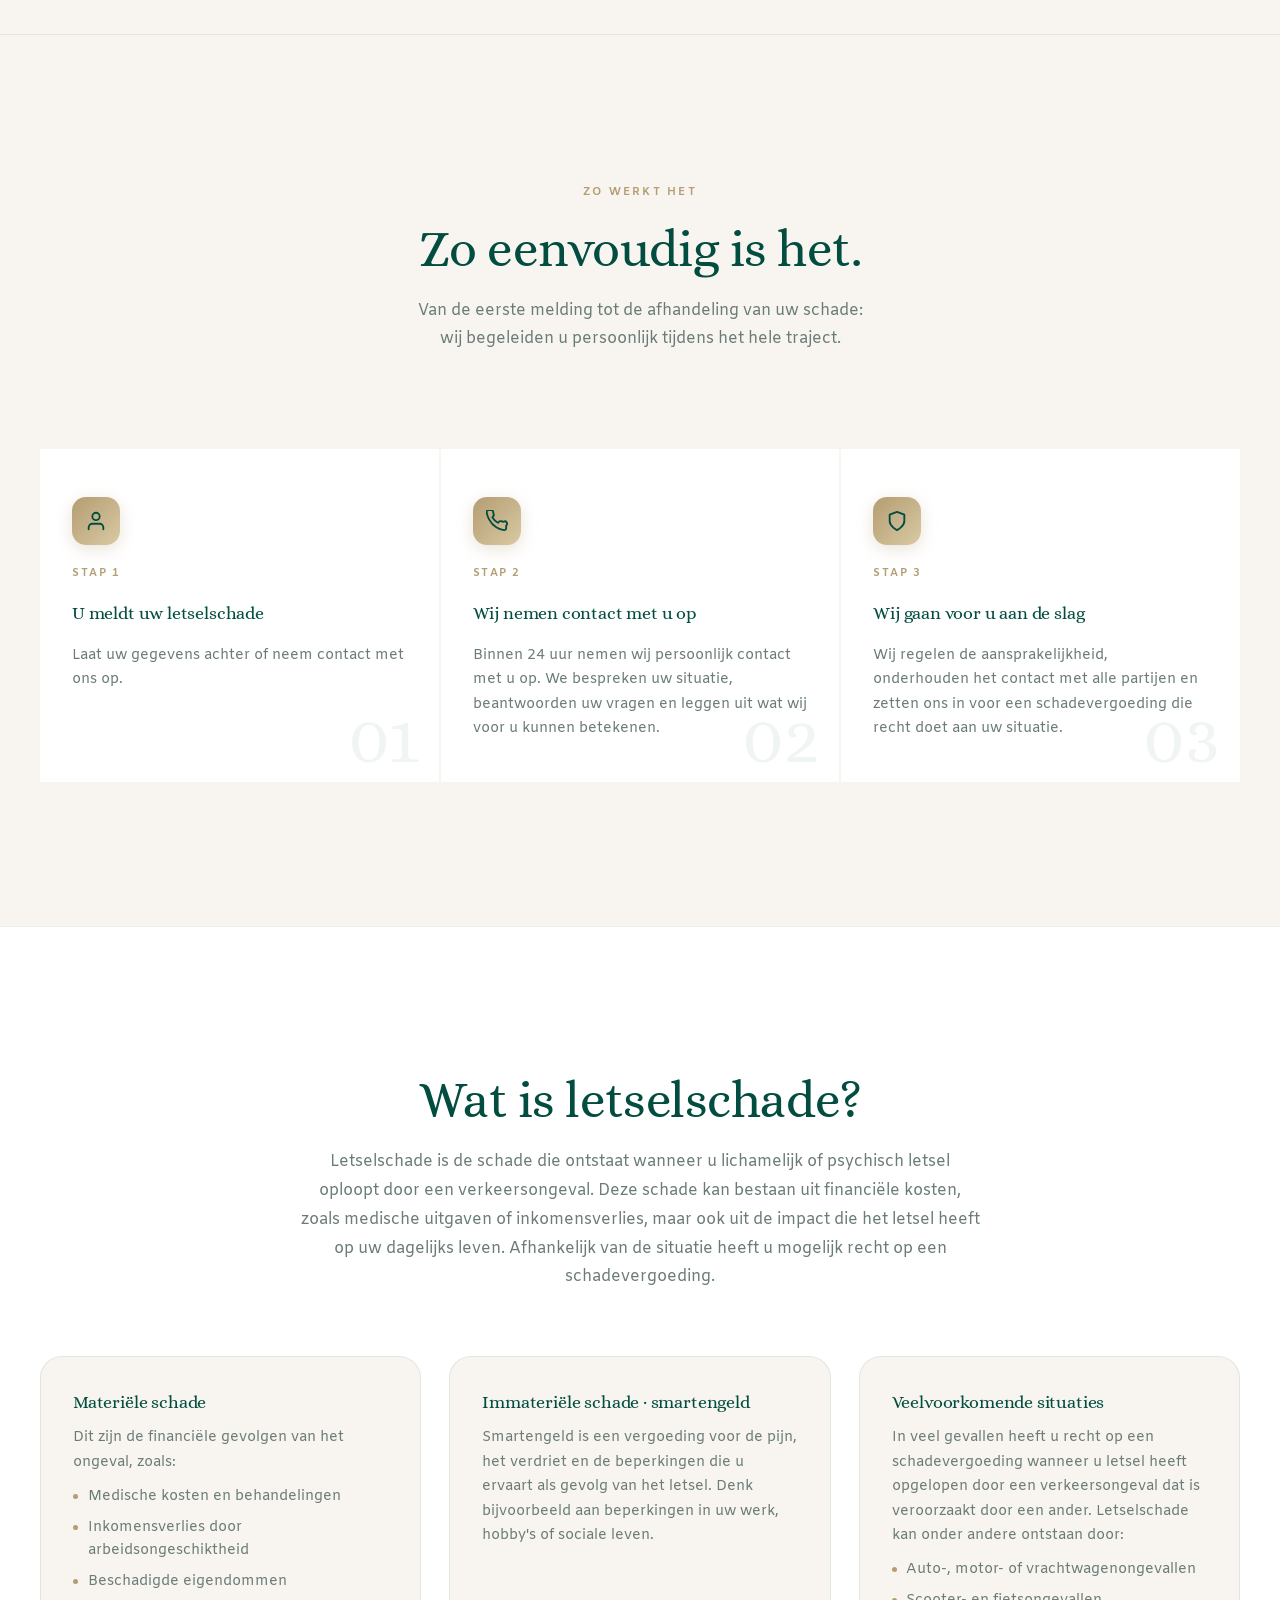
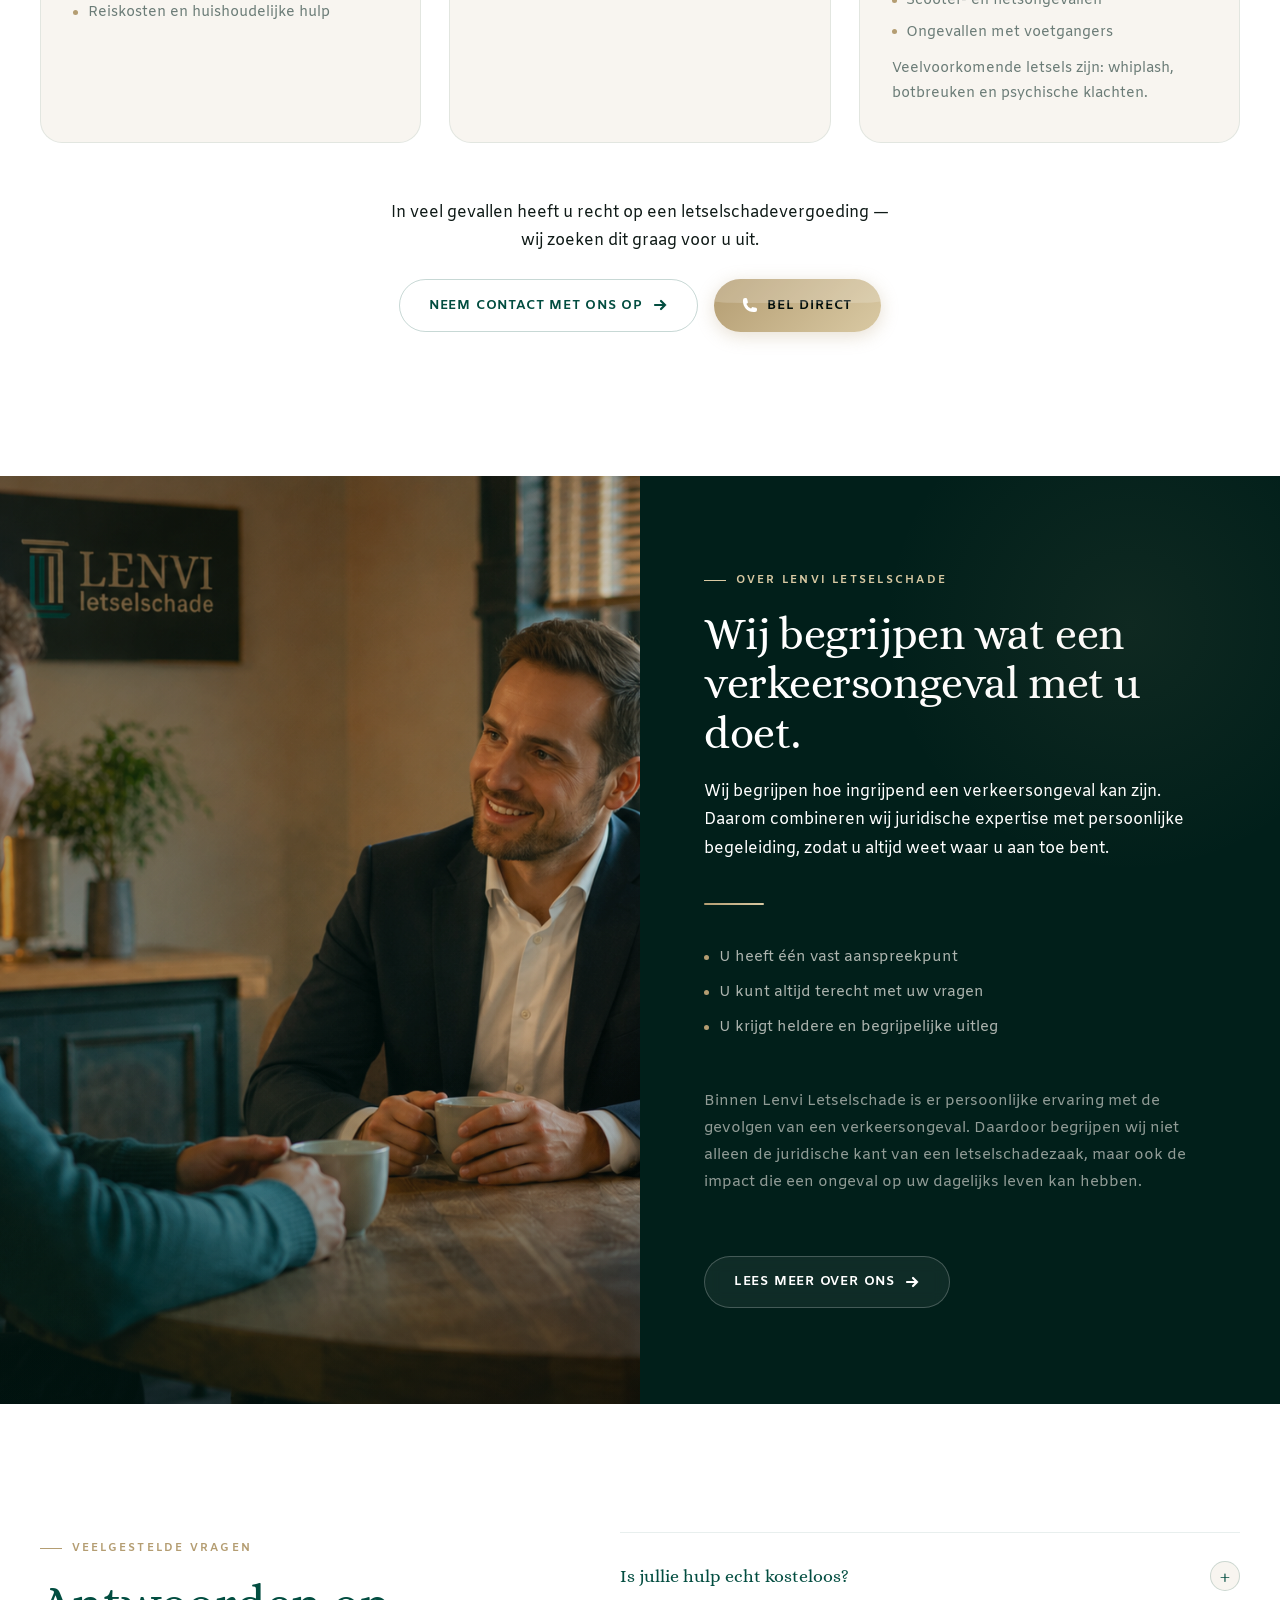
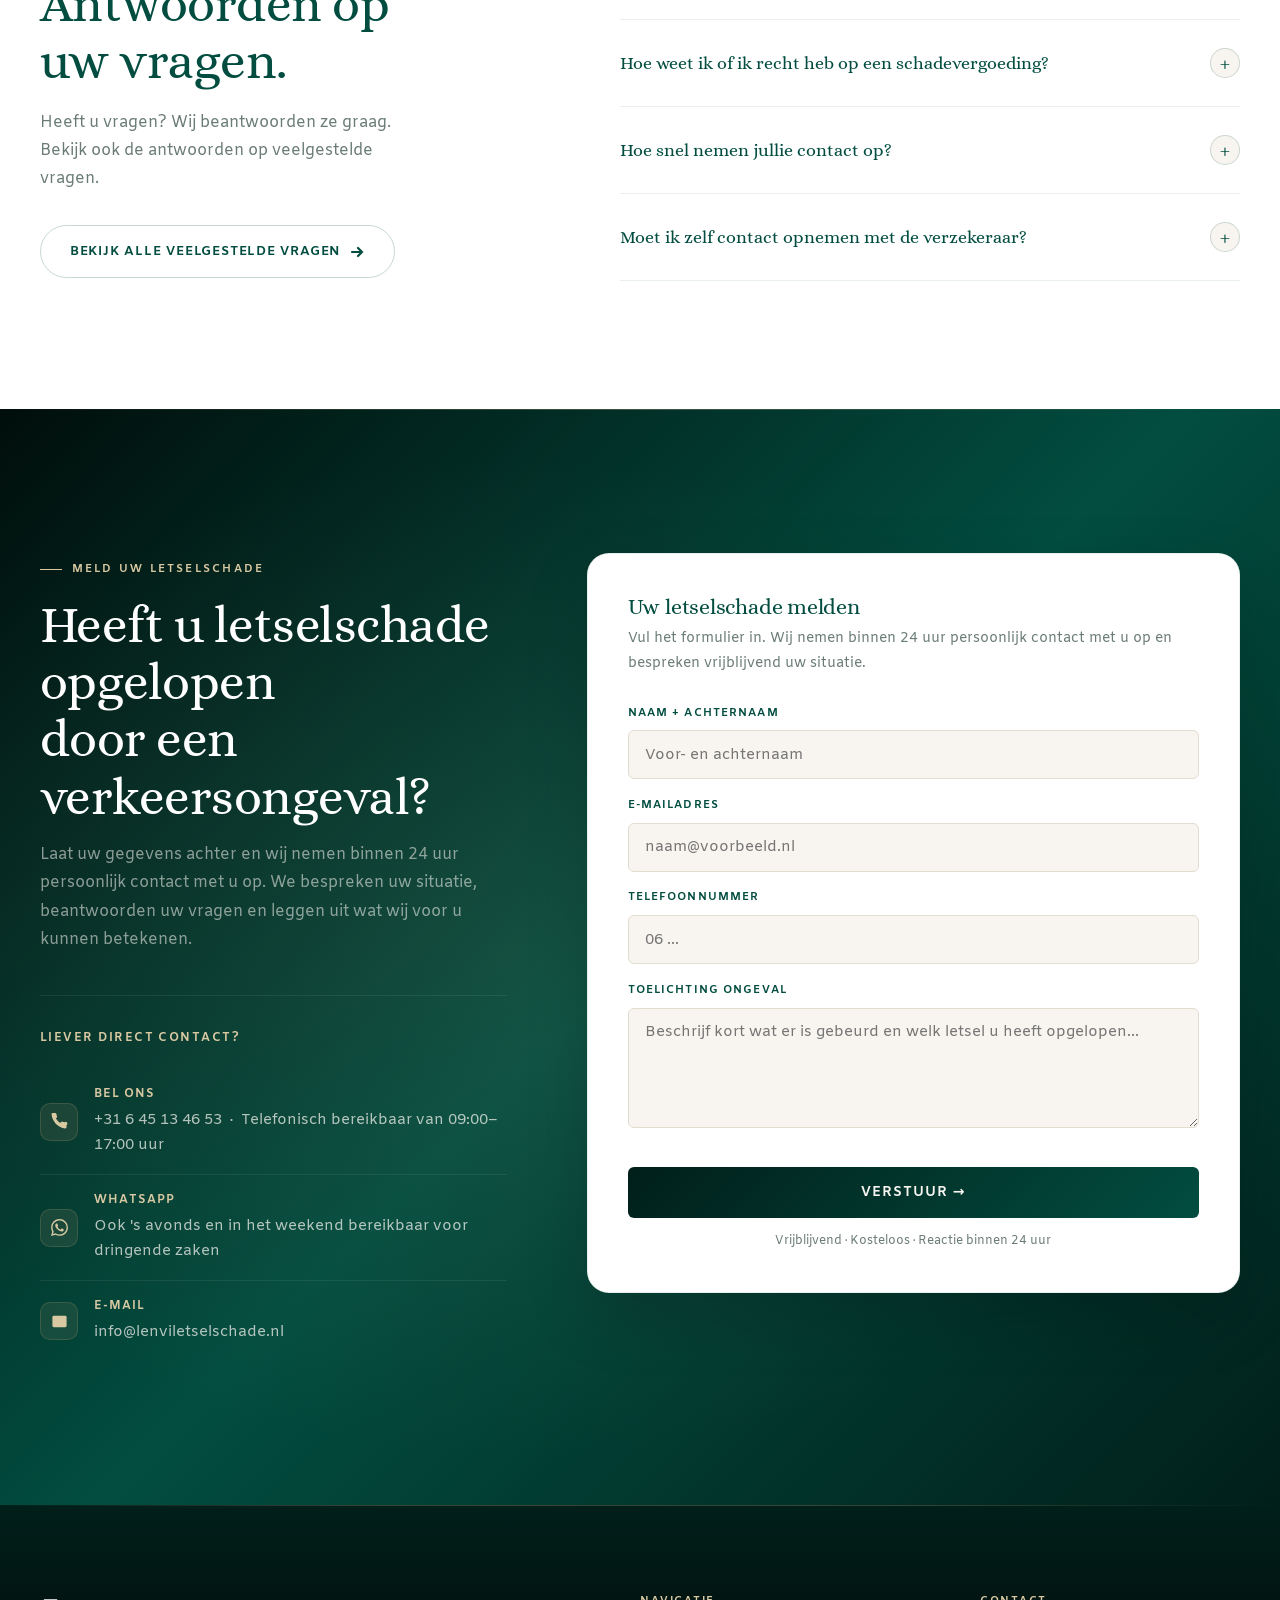
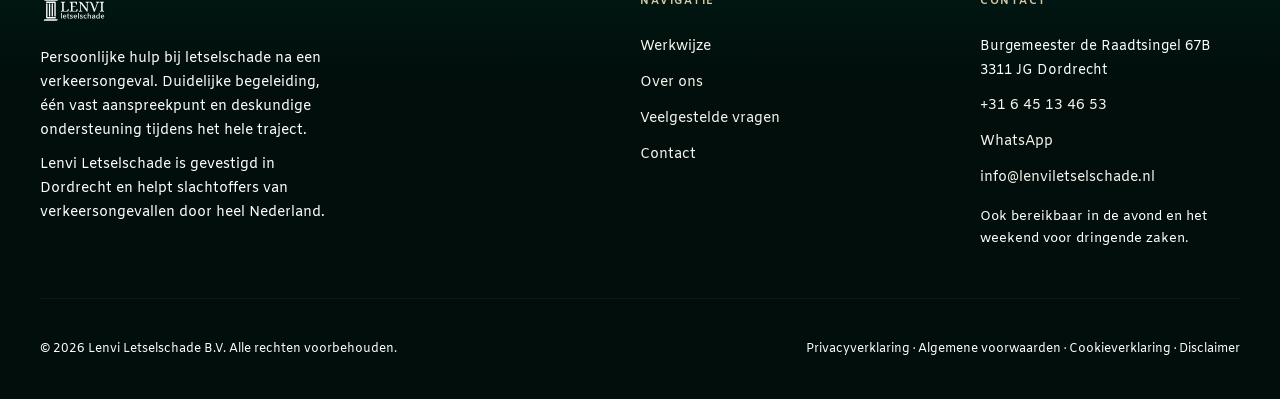
==== commit 6aaa11c4: "QA batch 4: hero-badge dot, hero-tekst centreren, kicker labels weg, disclaimer B.V., cache-versie b" ====
--- a/index.html
+++ b/index.html
@@ -7,10 +7,10 @@
   <meta name="description" content="Letselschade na een verkeersongeval? Lenvi Letselschade is gespecialiseerd in letselschade en aansprakelijkheidsrecht. Persoonlijke begeleiding, één vast aanspreekpunt, binnen 24 uur contact." />
   <meta name="theme-color" content="#024d40" />
   <link rel="icon" type="image/svg+xml" href="assets/icons/favicon.svg" />
-  <link rel="stylesheet" href="css/variables.css?v=5" />
-  <link rel="stylesheet" href="css/base.css?v=5" />
-  <link rel="stylesheet" href="css/components.css?v=5" />
-  <link rel="stylesheet" href="css/layout.css?v=5" />
+  <link rel="stylesheet" href="css/variables.css?v=6" />
+  <link rel="stylesheet" href="css/base.css?v=6" />
+  <link rel="stylesheet" href="css/components.css?v=6" />
+  <link rel="stylesheet" href="css/layout.css?v=6" />
   <style>
     .hp-diensten-item {
       display:flex; align-items:flex-start; gap:1.25rem;
@@ -165,6 +165,7 @@
 
       <div class="hero-left" style="max-width:760px; margin:0 auto; text-align:center;">
         <div class="hero-badge reveal">
+          <span class="hero-badge-dot"></span>
           LETSELSCHADEJURIST · VERKEERSONGEVALLEN
         </div>
 
@@ -386,8 +387,7 @@
 <section style="background:var(--white); border-top:1px solid var(--line);">
   <div class="container">
     <div class="reveal" style="text-align:center; max-width:680px; margin:0 auto;">
-      <span class="label label-center">Informatie</span>
-      <h2 style="margin-top:1rem;">Wat is letselschade?</h2>
+      <h2>Wat is letselschade?</h2>
       <p style="margin-top:1.25rem; font-size:1rem; line-height:1.80;">
         Letselschade is de schade die ontstaat wanneer u lichamelijk of psychisch letsel oploopt door een verkeersongeval. Deze schade kan bestaan uit financiële kosten, zoals medische uitgaven of inkomensverlies, maar ook uit de impact die het letsel heeft op uw dagelijks leven. Afhankelijk van de situatie heeft u mogelijk recht op een schadevergoeding.
       </p>
@@ -659,7 +659,7 @@
   <svg viewBox="0 0 24 24"><path d="M17.472 14.382c-.297-.149-1.758-.867-2.03-.967-.273-.099-.471-.148-.67.15-.197.297-.767.966-.94 1.164-.173.199-.347.223-.644.075-.297-.15-1.255-.463-2.39-1.475-.883-.788-1.48-1.761-1.653-2.059-.173-.297-.018-.458.13-.606.134-.133.298-.347.446-.52.149-.174.198-.298.298-.497.099-.198.05-.371-.025-.52-.075-.149-.669-1.612-.916-2.207-.242-.579-.487-.5-.669-.51-.173-.008-.371-.01-.57-.01-.198 0-.52.074-.792.372-.272.297-1.04 1.016-1.04 2.479 0 1.462 1.065 2.875 1.213 3.074.149.198 2.096 3.2 5.077 4.487.709.306 1.262.489 1.694.625.712.227 1.36.195 1.871.118.571-.085 1.758-.719 2.006-1.413.248-.694.248-1.289.173-1.413-.074-.124-.272-.198-.57-.347m-5.421 7.403h-.004a9.87 9.87 0 01-5.031-1.378l-.361-.214-3.741.982.998-3.648-.235-.374a9.86 9.86 0 01-1.51-5.26c.001-5.45 4.436-9.884 9.888-9.884 2.64 0 5.122 1.03 6.988 2.898a9.825 9.825 0 012.893 6.994c-.003 5.45-4.437 9.884-9.885 9.884m8.413-18.297A11.815 11.815 0 0012.05 0C5.495 0 .16 5.335.157 11.892c0 2.096.547 4.142 1.588 5.945L.057 24l6.305-1.654a11.882 11.882 0 005.683 1.448h.005c6.554 0 11.89-5.335 11.893-11.893a11.821 11.821 0 00-3.48-8.413Z"/></svg>
 </a>
 
-<script src="js/main.js?v=5"></script>
+<script src="js/main.js?v=6"></script>
 </body>
 </html>
 
--- a/css/layout.css
+++ b/css/layout.css
@@ -149,7 +149,7 @@
 .hero-sub {
   font-size: 1.05rem; line-height: 1.75;
   color: var(--white);
-  margin: 1.75rem 0 2.5rem;
+  margin: 1.75rem auto 2.5rem;
   max-width: 480px;
 }
 
@@ -1239,7 +1239,7 @@
   .hero { padding: 7rem 0 5rem; min-height: auto; }
   .hero-scroll { display: none; }
   .hero-left h1 { font-size: clamp(2.4rem, 9vw, 3.5rem); }
-  .hero-sub { margin: 1.25rem 0 2rem; font-size: 1rem; }
+  .hero-sub { margin: 1.25rem auto 2rem; font-size: 1rem; }
   .hero-trust { gap: 1rem; margin-top: 2rem; padding-top: 1.5rem; }
 
   /* Section paddings */
